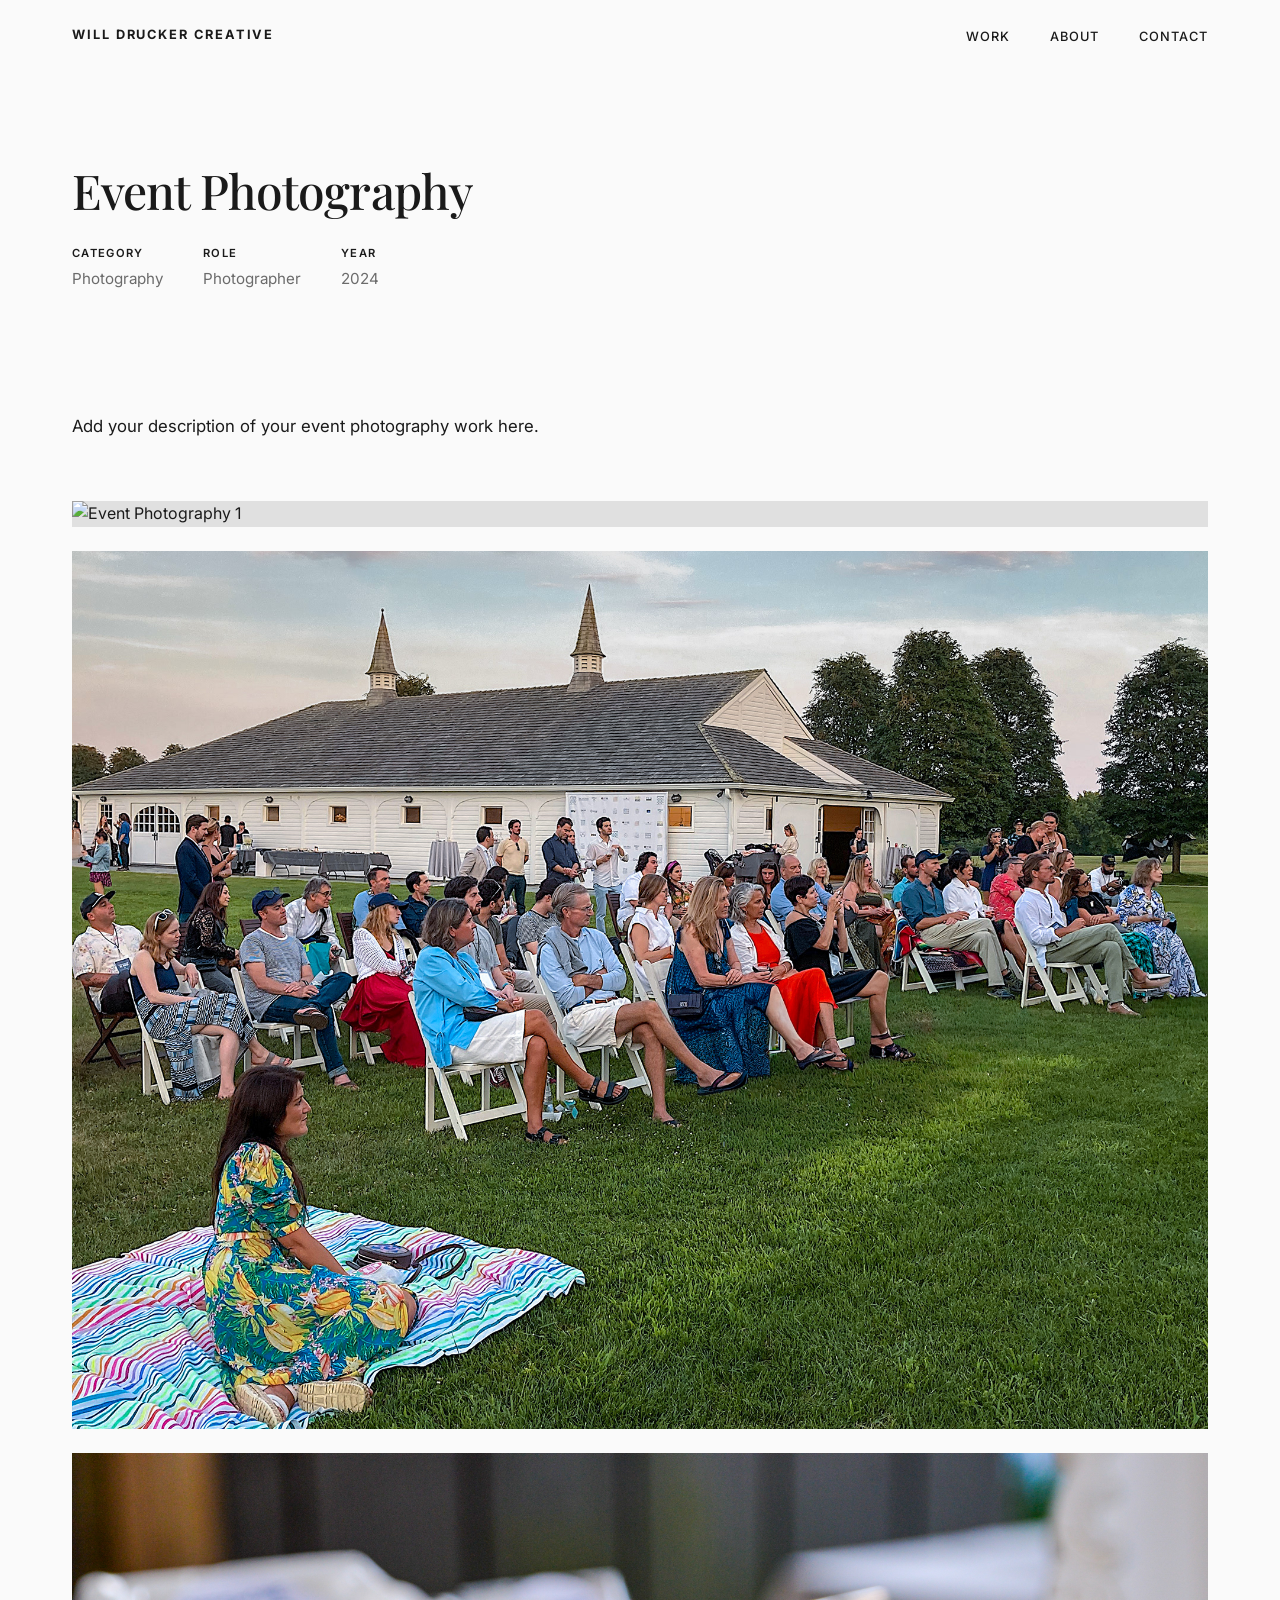
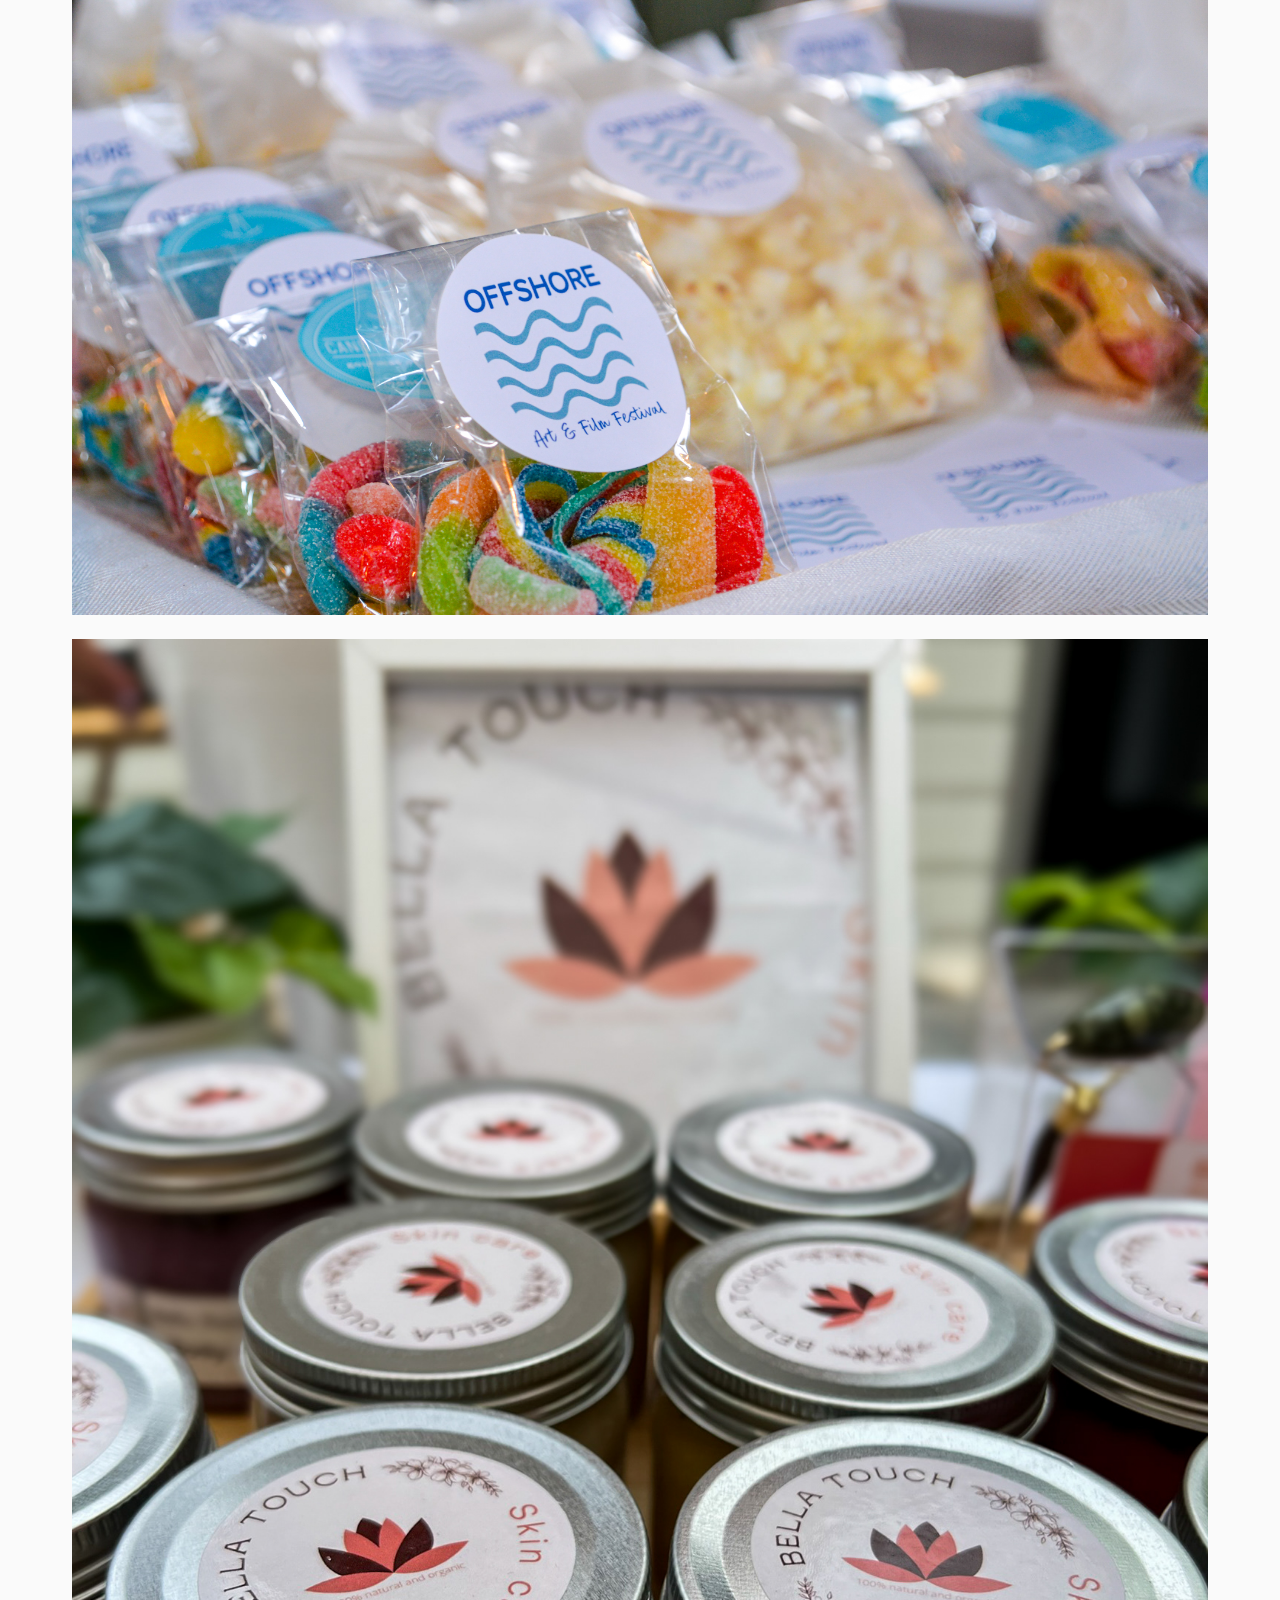
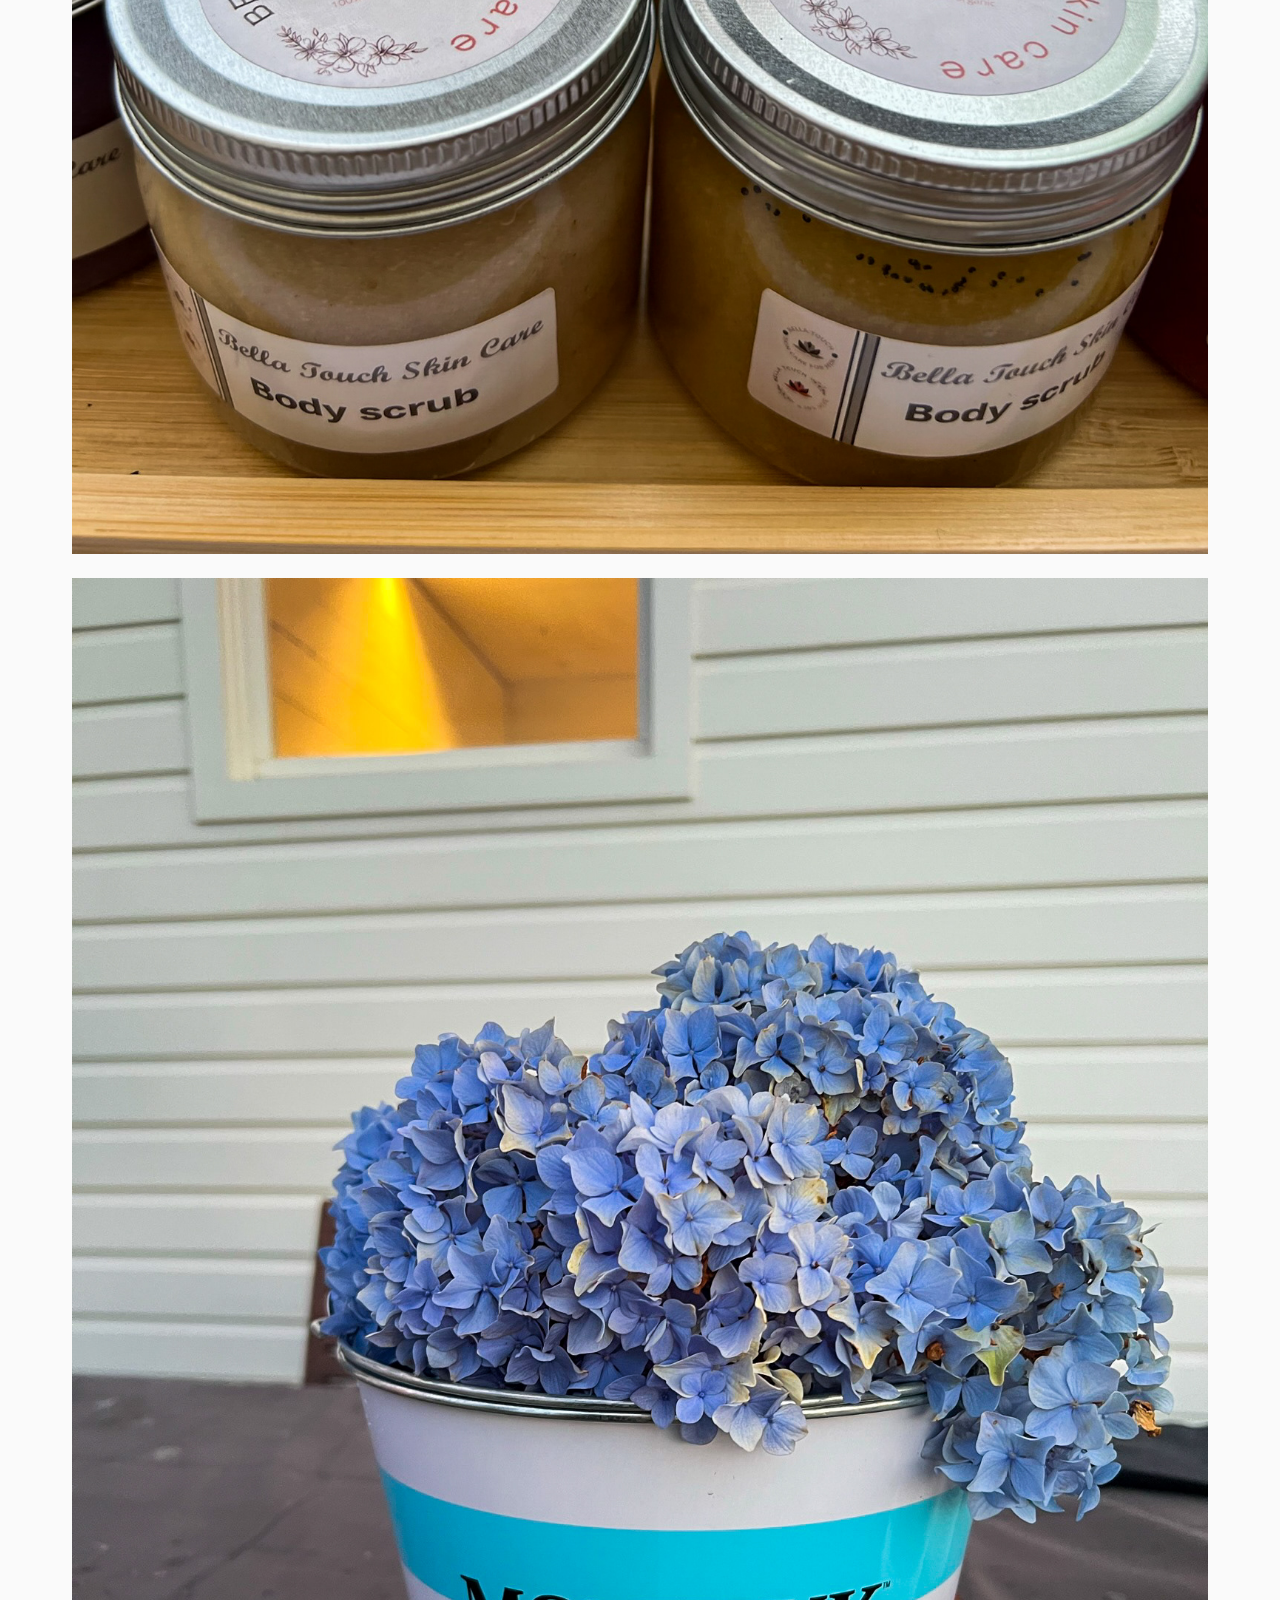
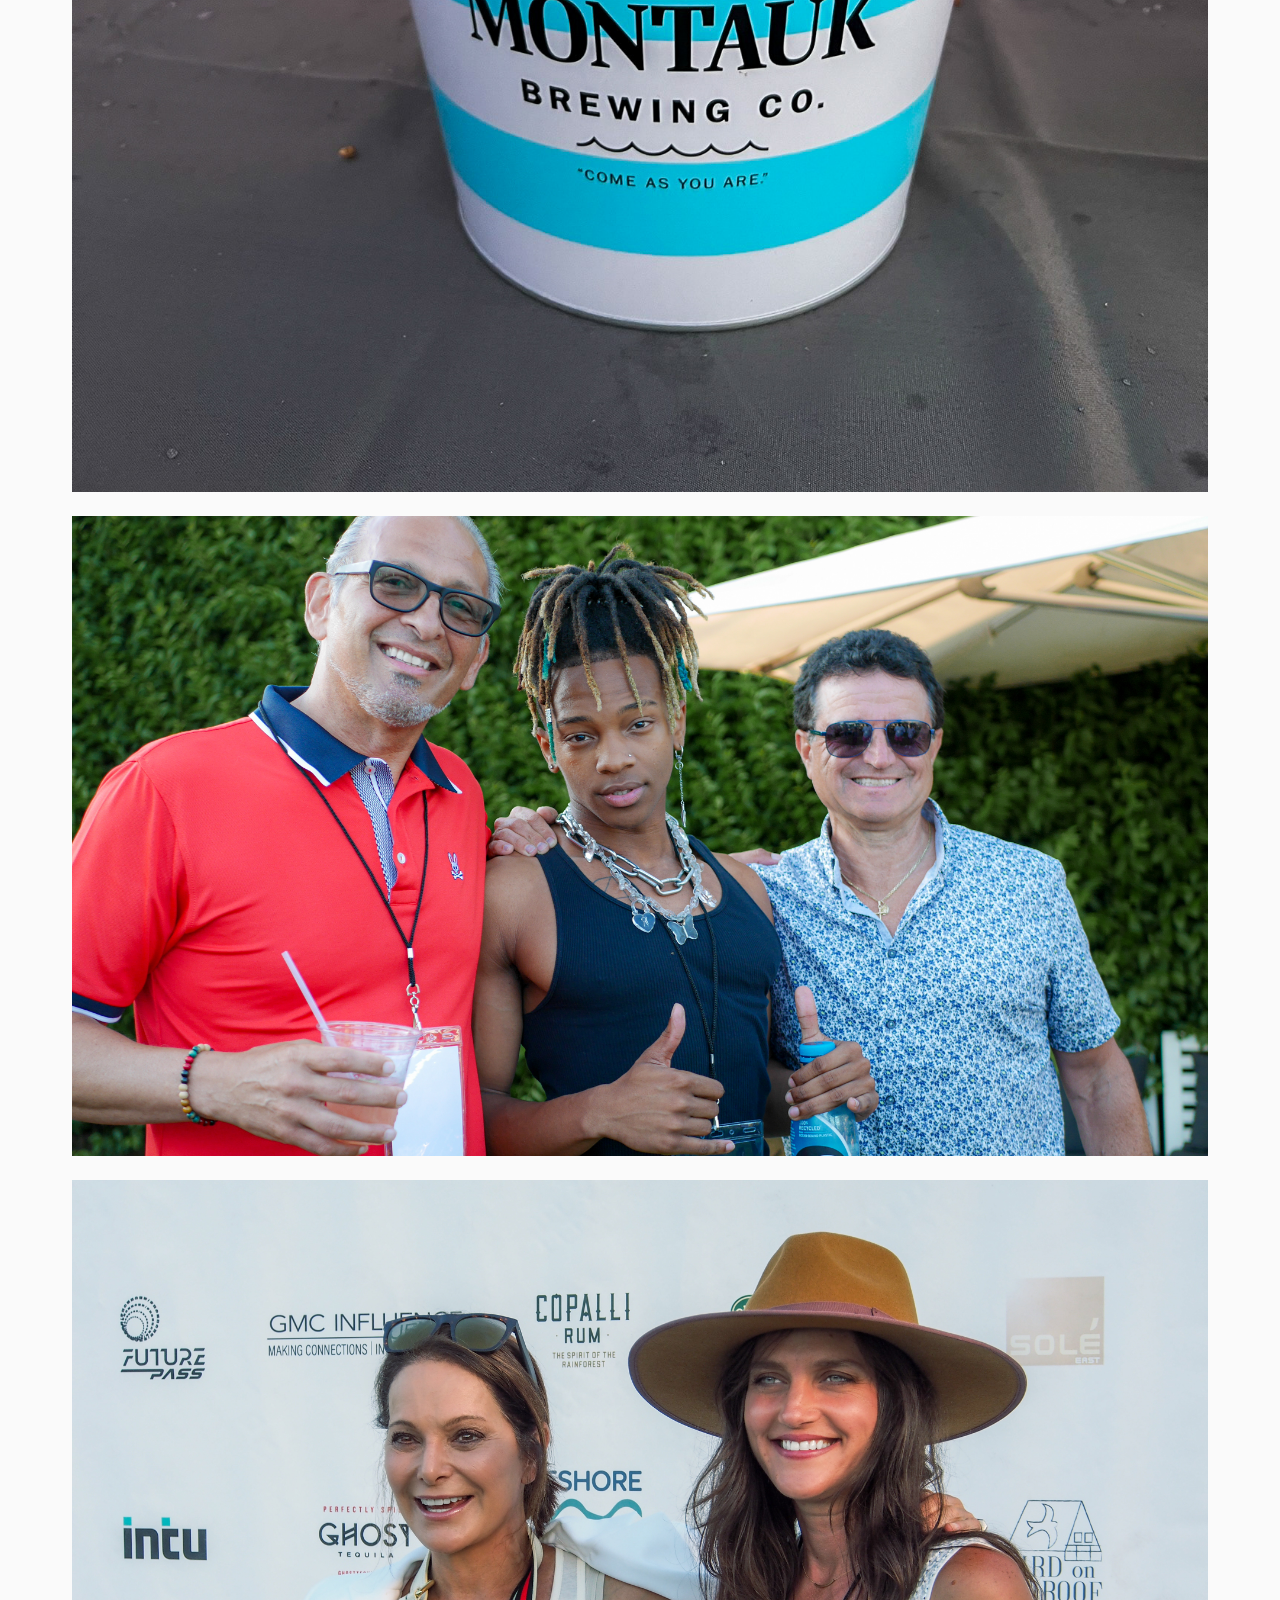
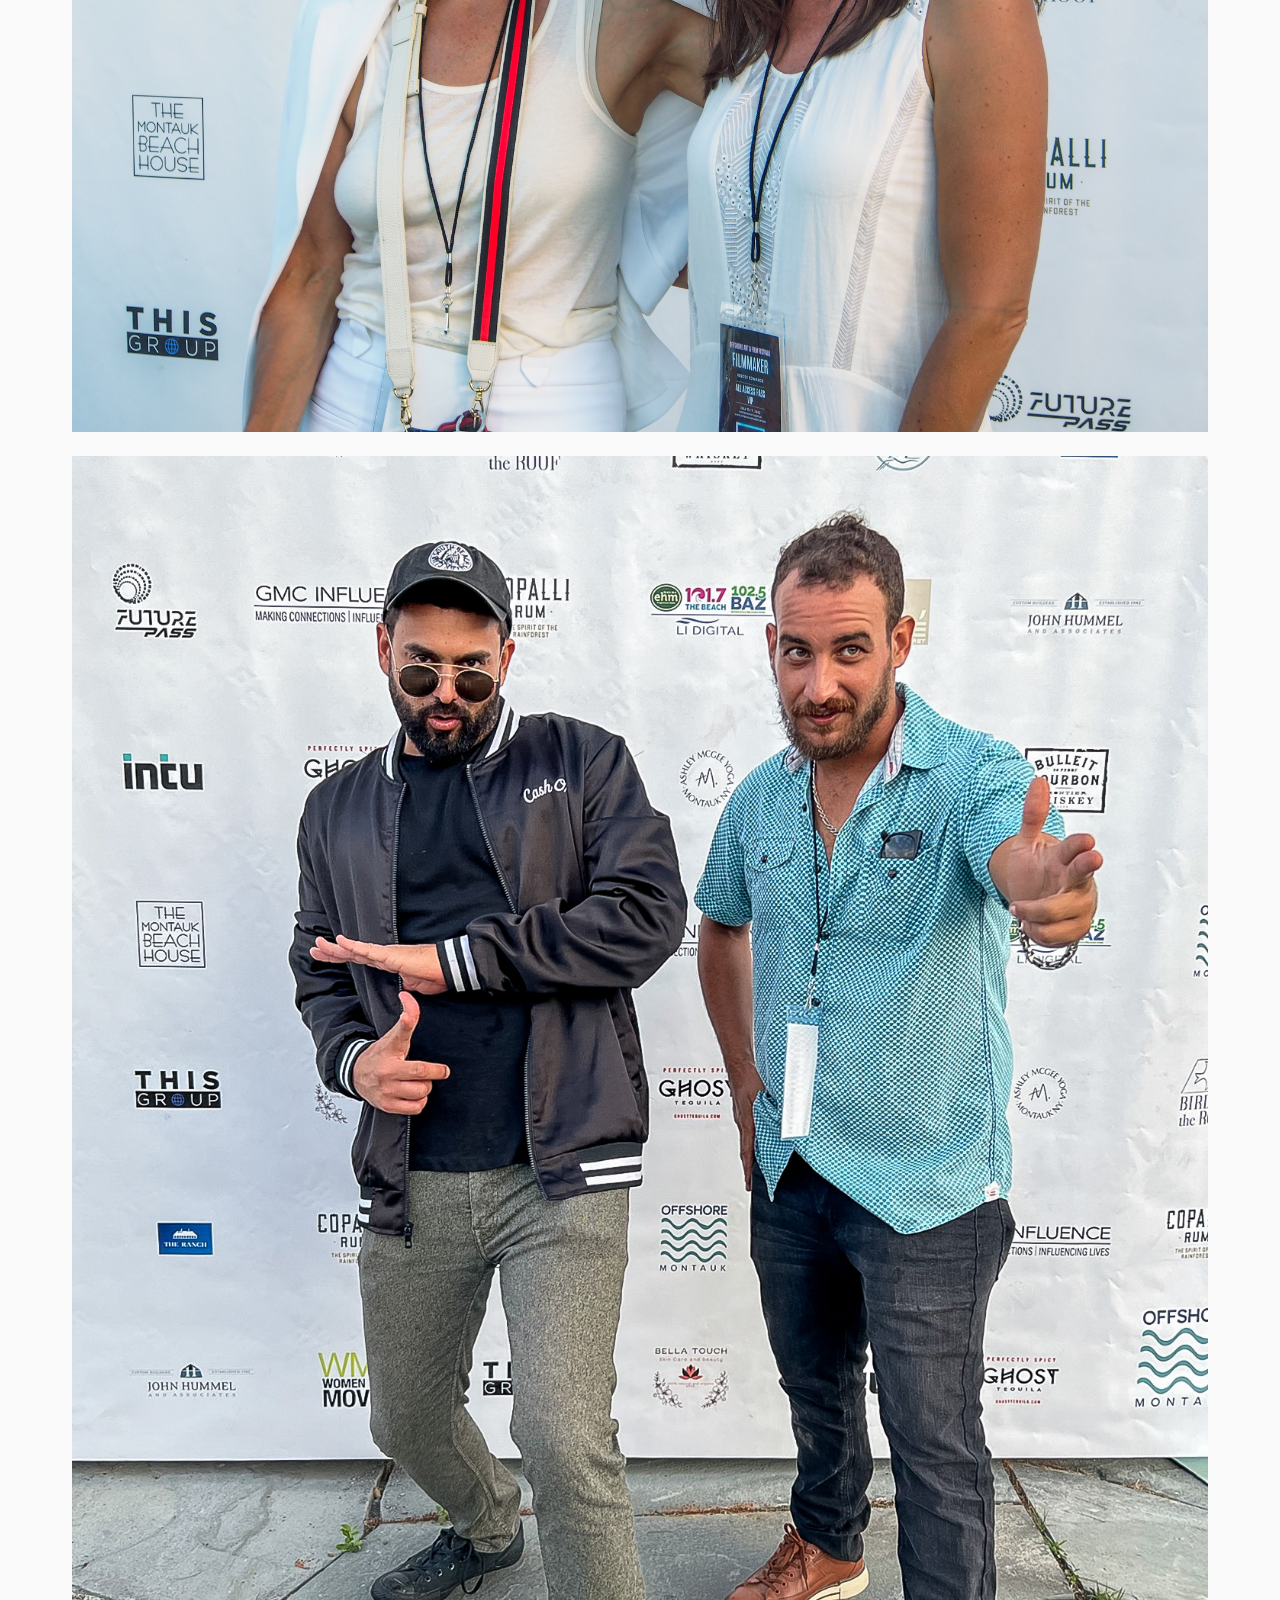
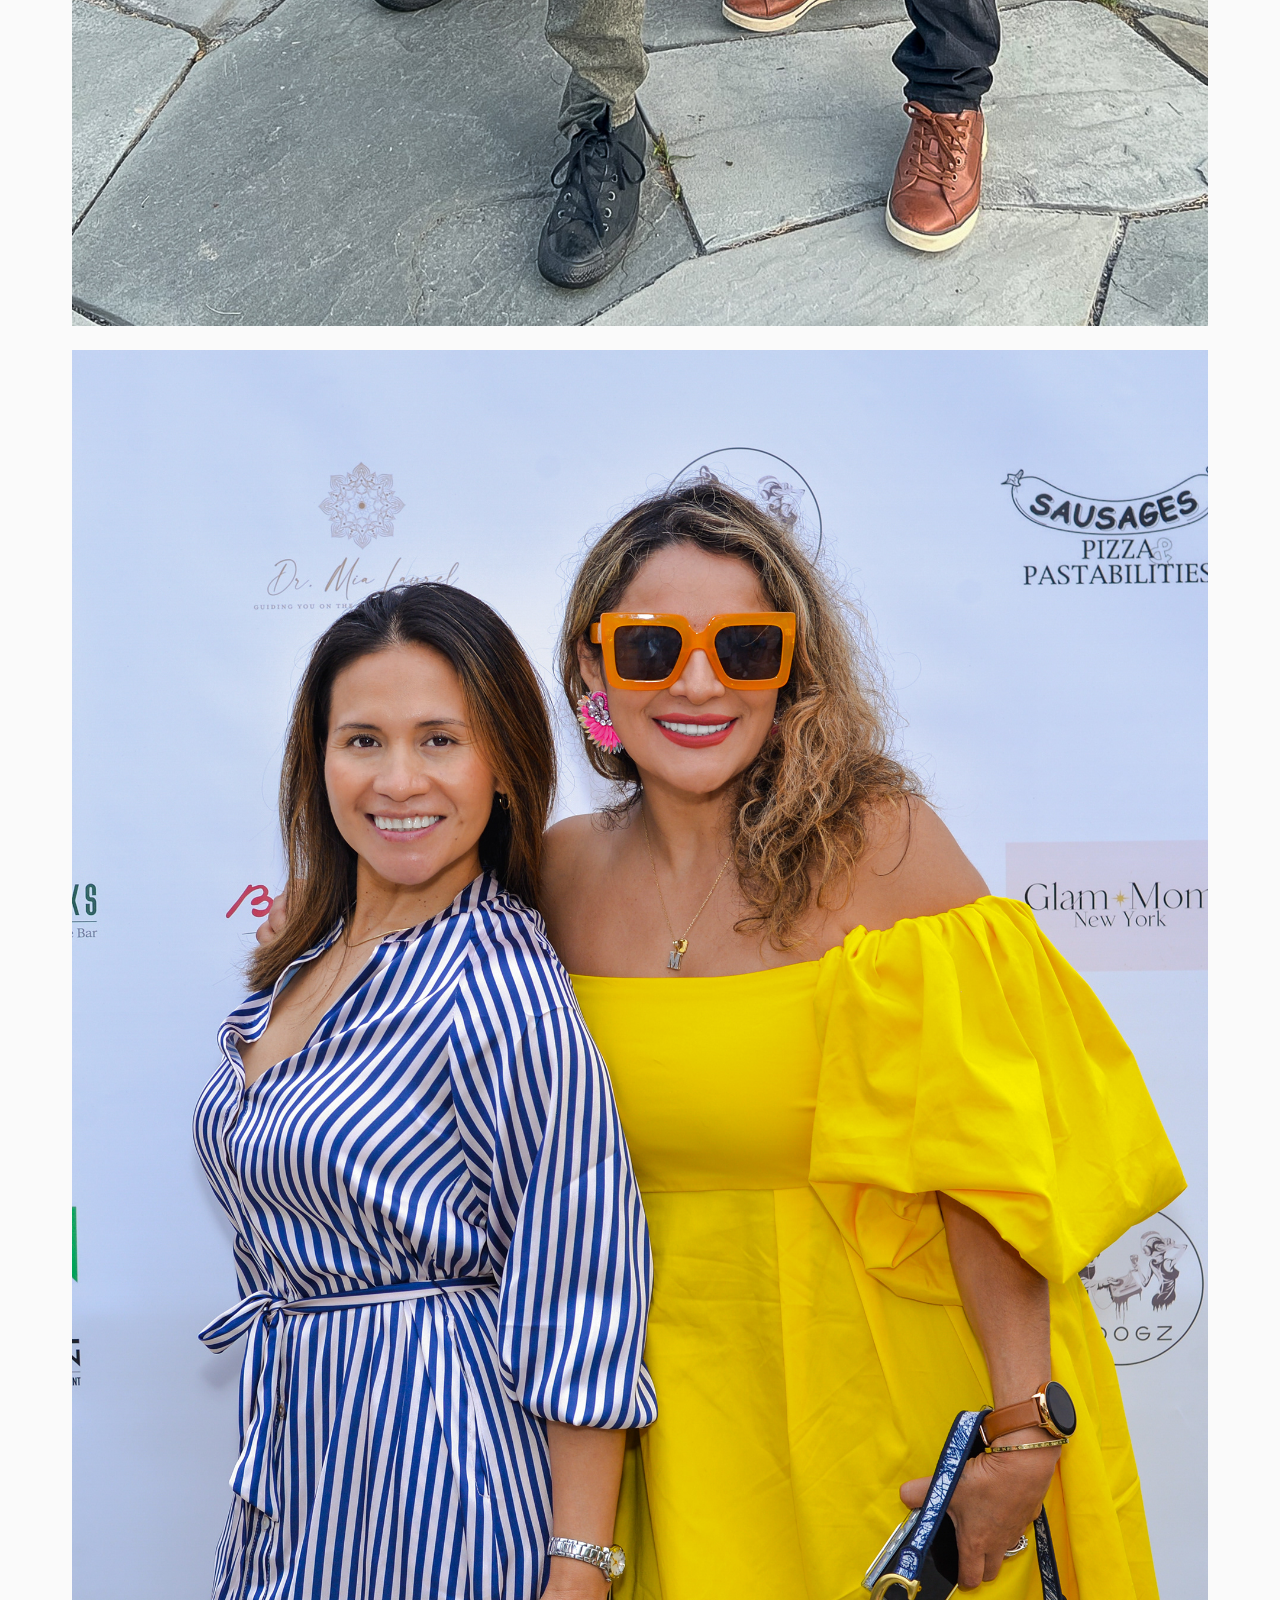
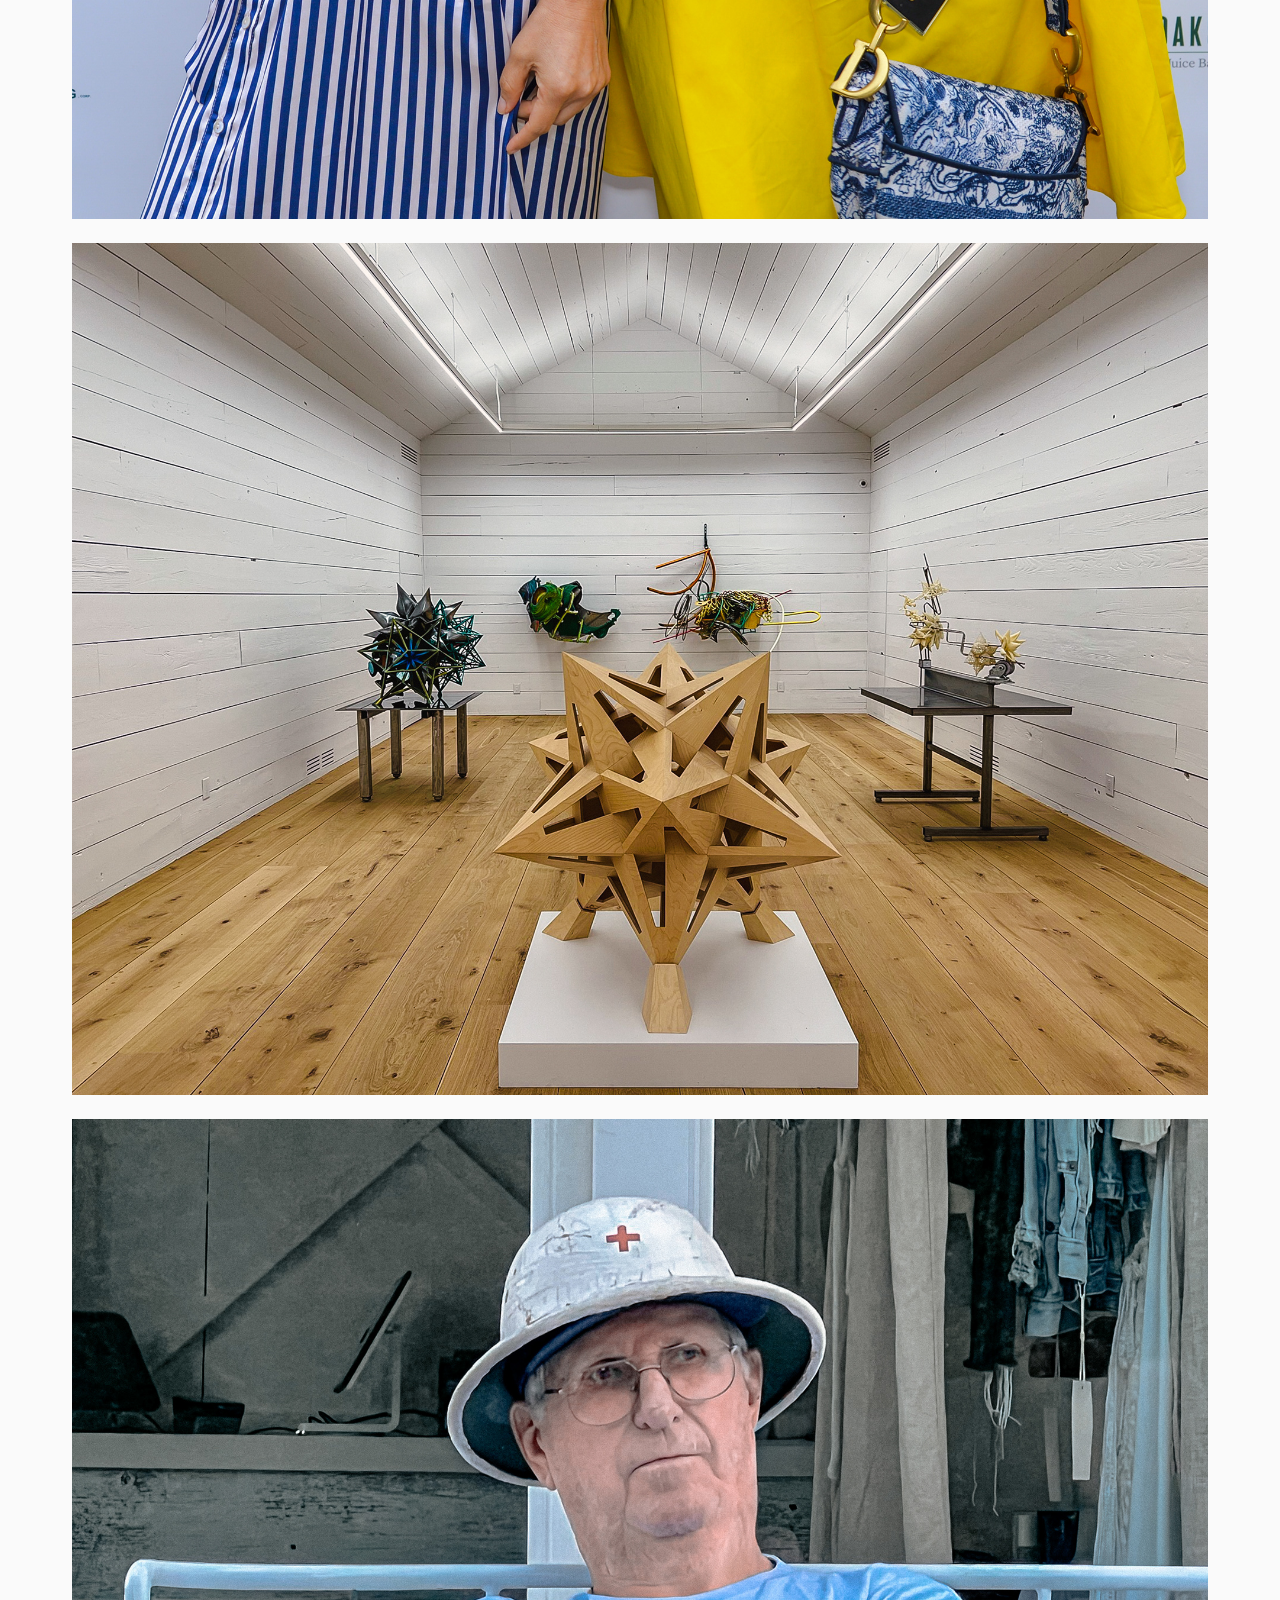
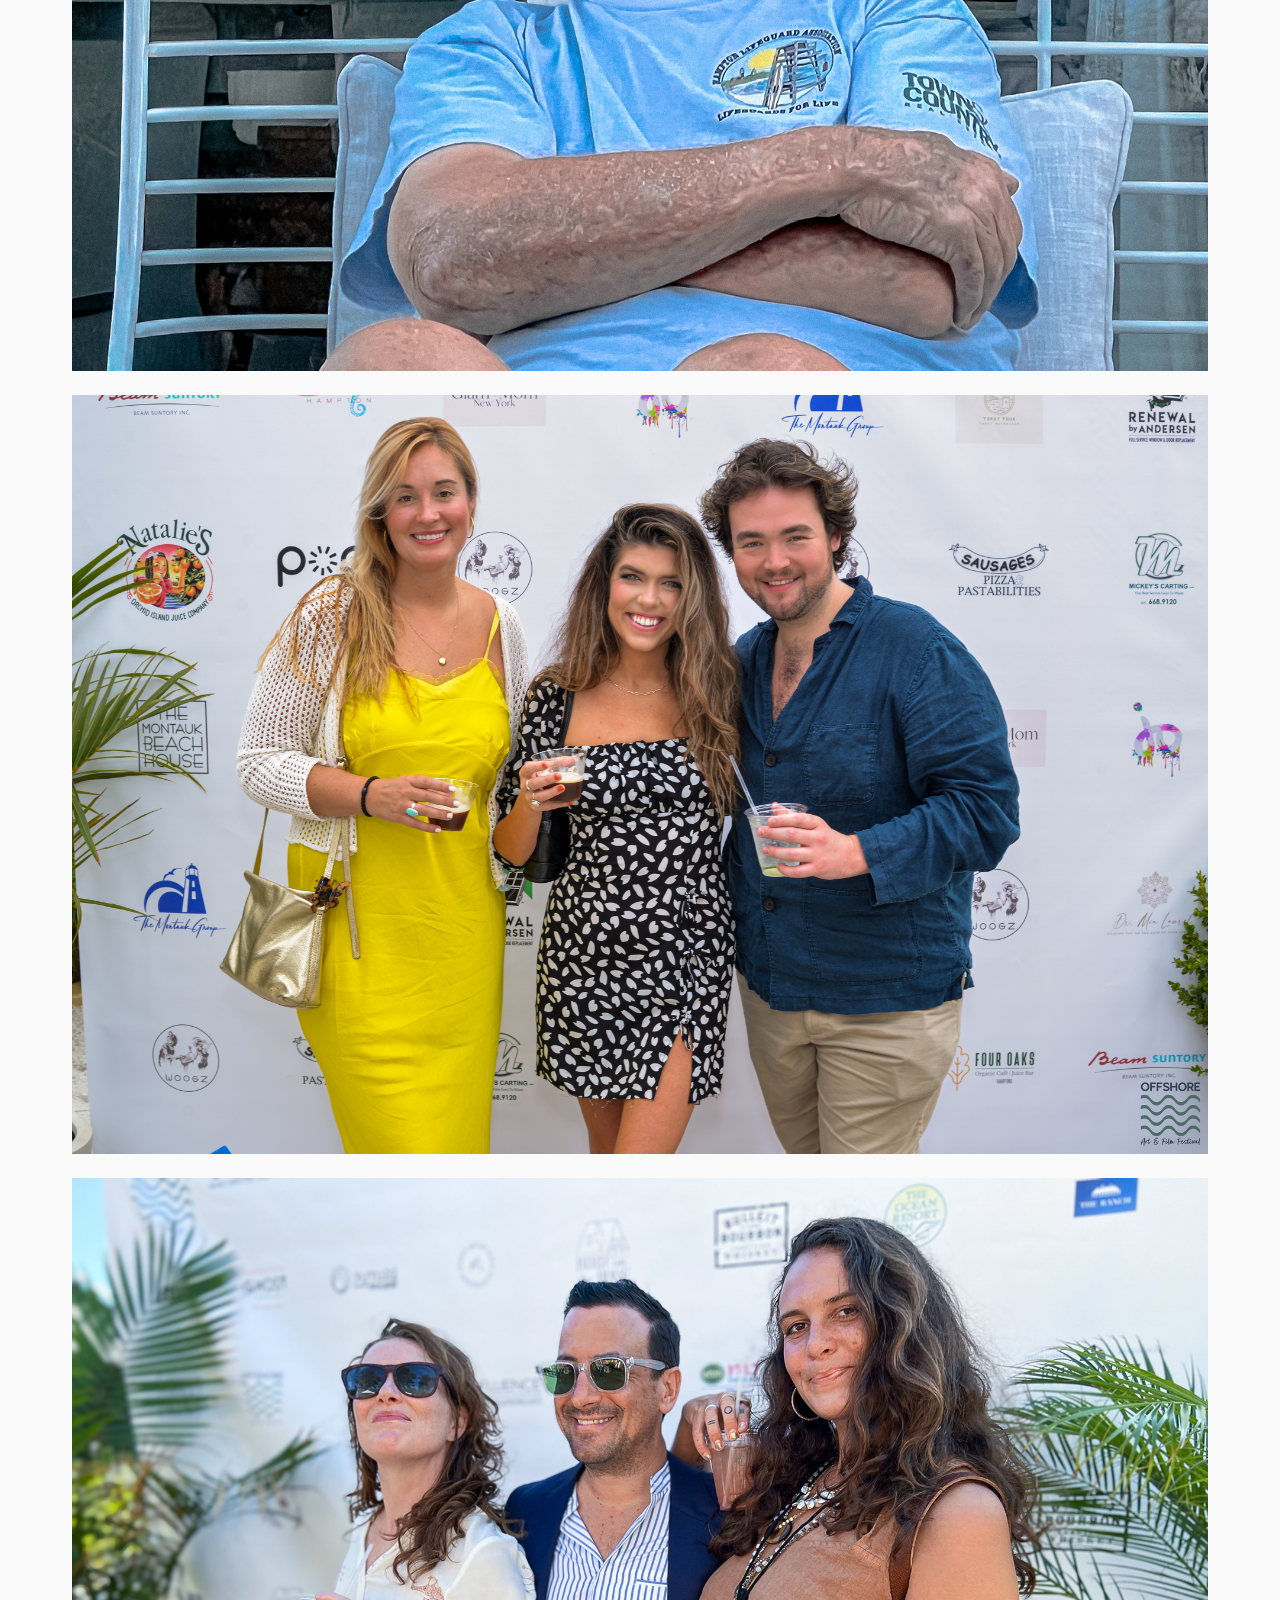
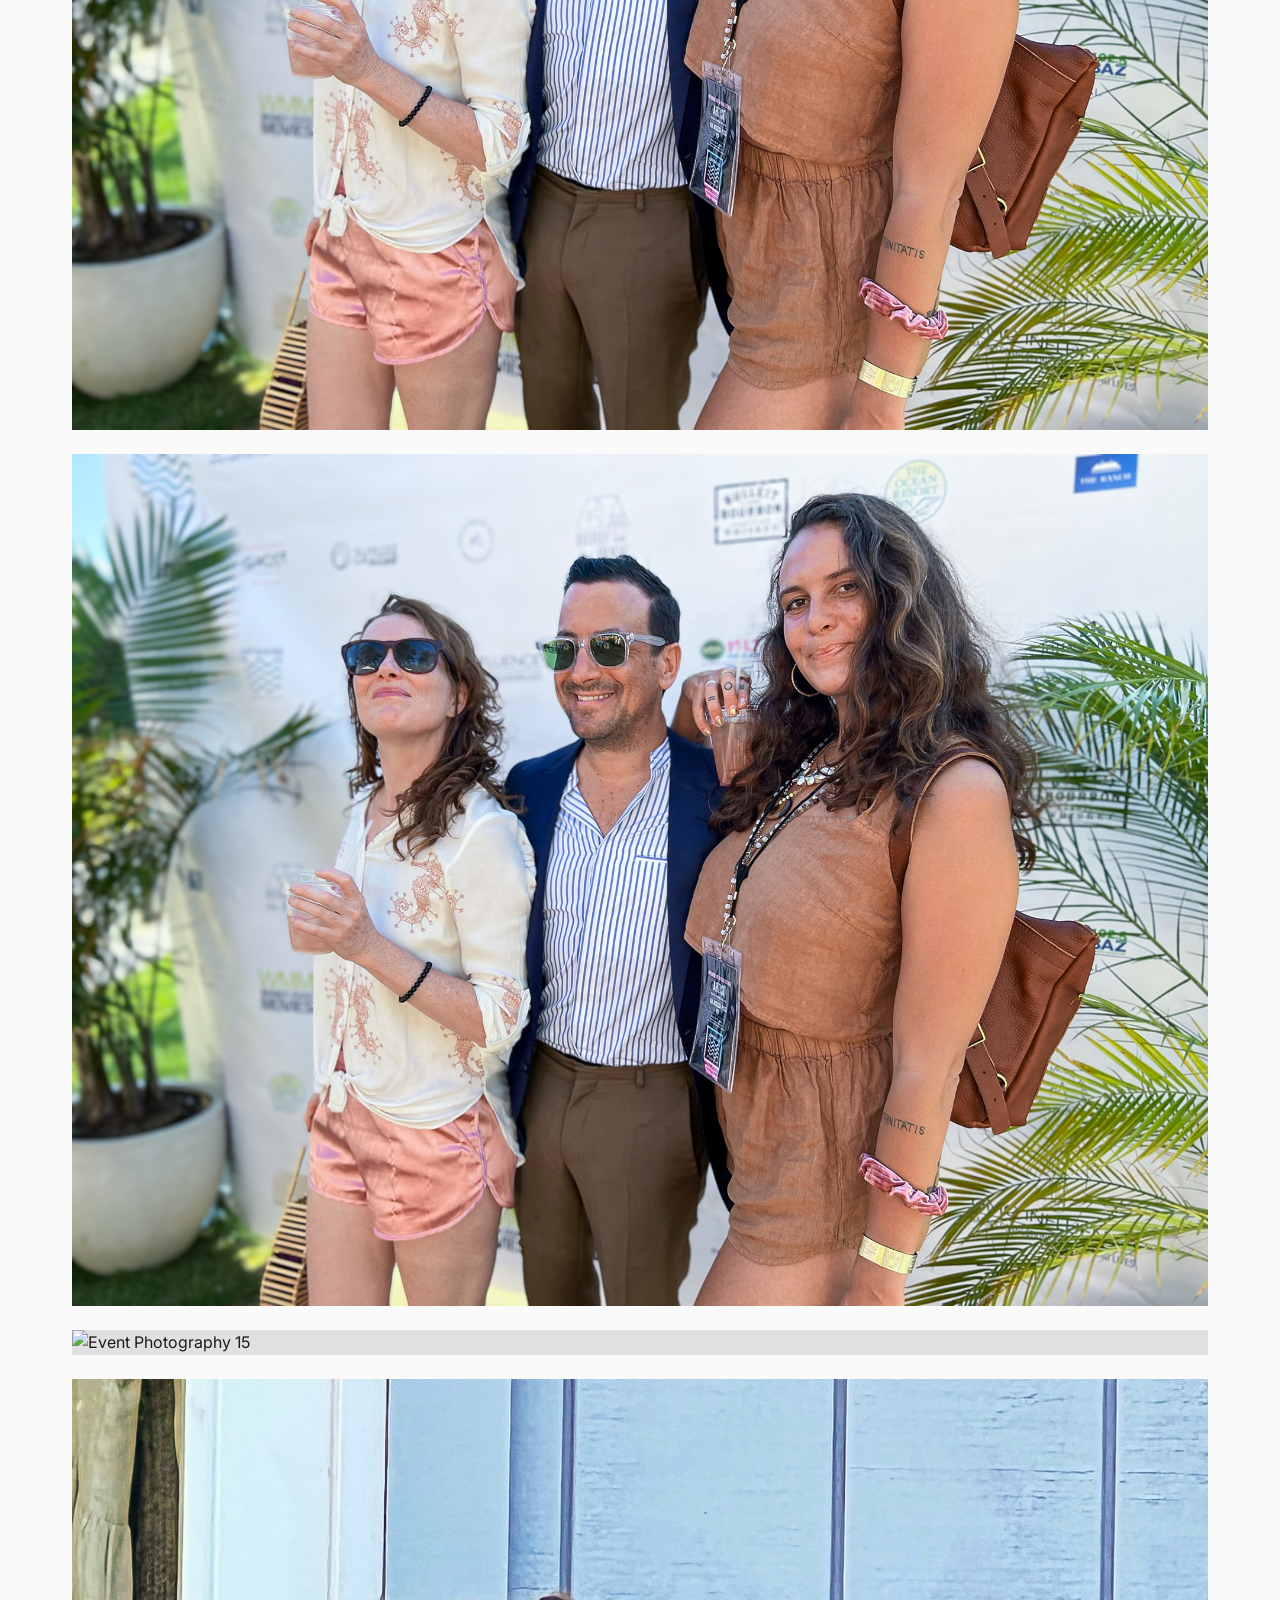
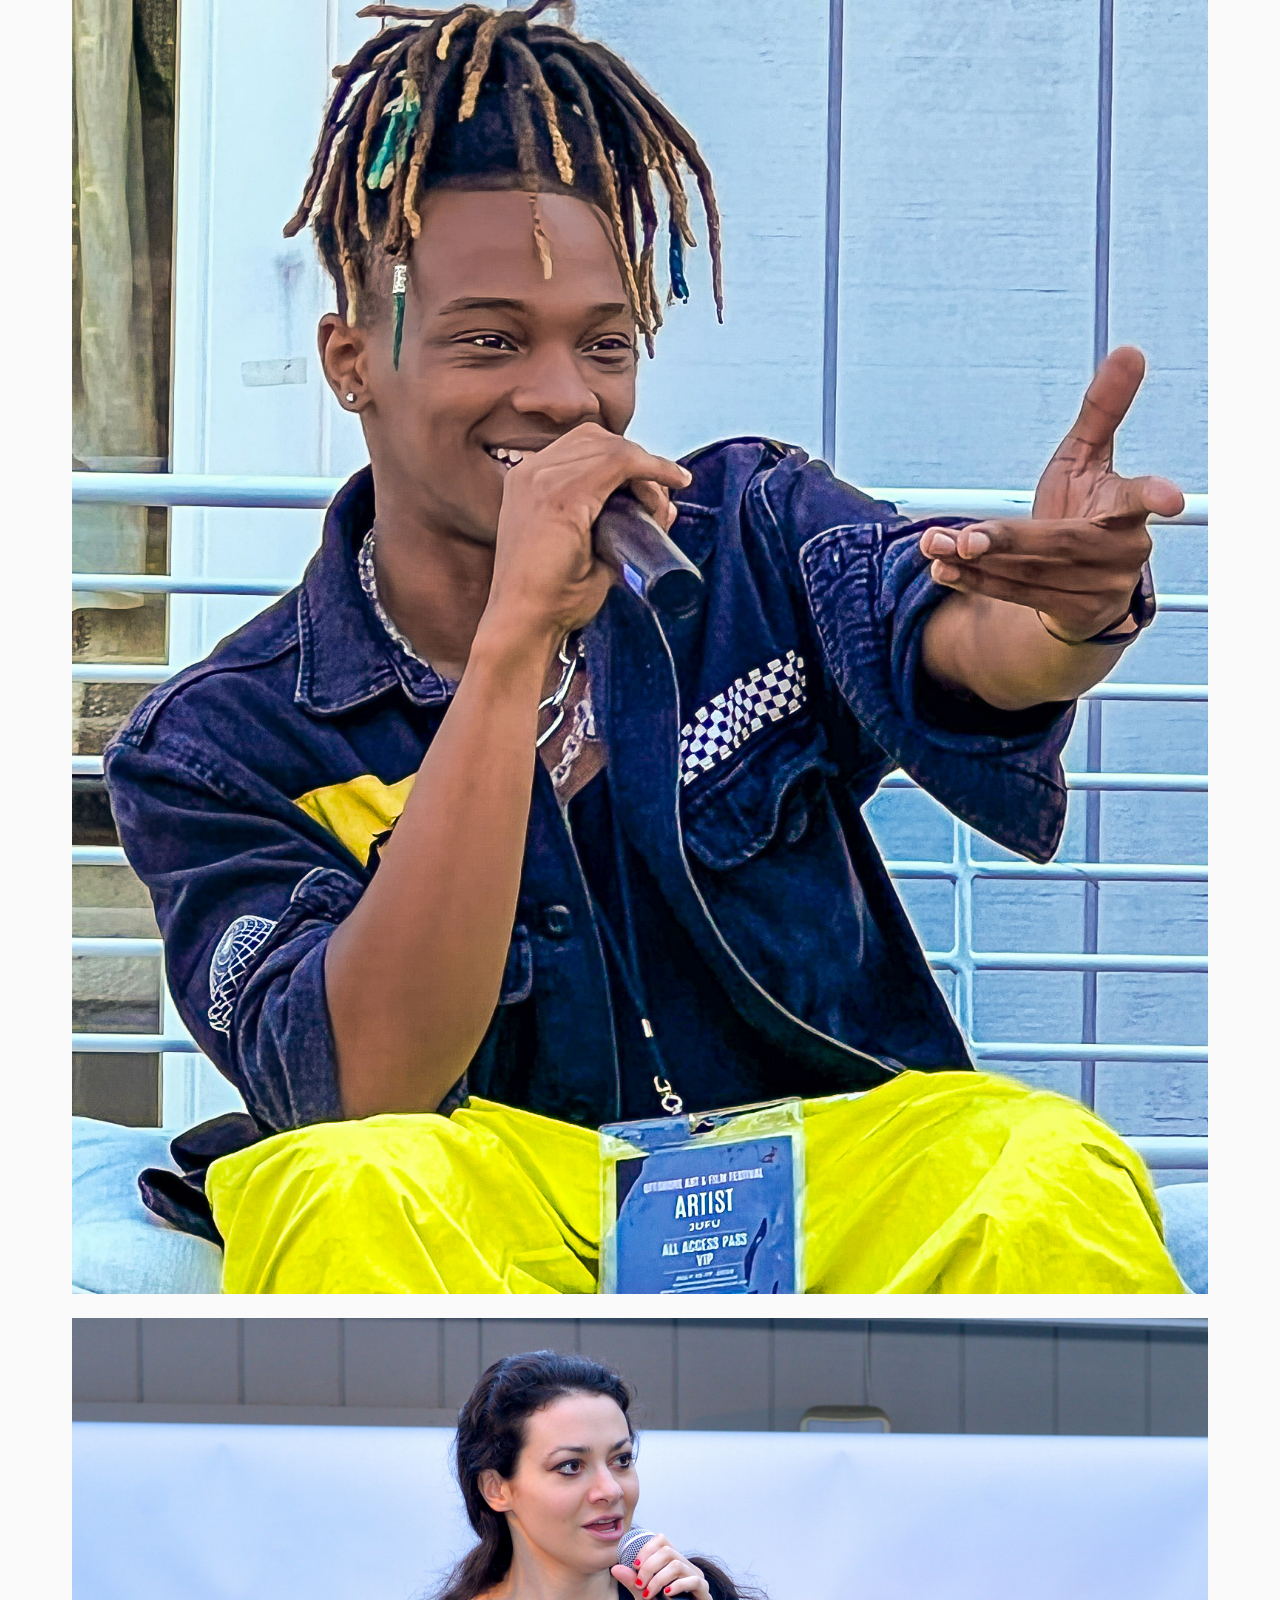
==== projects/event-photography.html @ da4031fe "Add event photography HTML page" ====
<!DOCTYPE html>
<html lang="en">
<head>
  <meta charset="UTF-8">
  <meta name="viewport" content="width=device-width, initial-scale=1.0">
  <title>Event Photography — Will Drucker Creative</title>
  <link rel="stylesheet" href="../css/style.css">
  <link rel="preconnect" href="https://fonts.googleapis.com">
  <link href="https://fonts.googleapis.com/css2?family=Inter:wght@300;400;500;600;700&family=Playfair+Display:wght@400;500;600;700&display=swap" rel="stylesheet">
  <style>
    .project-hero { padding: calc(var(--nav-height) + 80px) 0 60px; }
    .project-hero .section-title { margin-bottom: 16px; }
    .project-meta { display: flex; gap: 40px; margin-bottom: 60px; flex-wrap: wrap; }
    .project-meta-item h4 { font-size: 0.7rem; letter-spacing: 0.12em; text-transform: uppercase; font-weight: 600; margin-bottom: 4px; }
    .project-meta-item p { font-size: 0.95rem; color: var(--color-text-light); }
    .project-description { max-width: 720px; margin-bottom: 60px; }
    .project-description p { font-size: 1.05rem; line-height: 1.8; margin-bottom: 16px; color: var(--color-text); }
    .project-images { display: flex; flex-direction: column; gap: 24px; margin-bottom: 80px; }
    .project-images img { width: 100%; background-color: var(--color-border); }
    .project-nav { display: flex; justify-content: space-between; padding: 40px 0; border-top: 1px solid var(--color-border); }
    .project-nav a { font-size: 0.8rem; font-weight: 500; letter-spacing: 0.08em; text-transform: uppercase; position: relative; padding: 4px 0; }
    .project-nav a::after { content: ''; position: absolute; bottom: 0; left: 0; width: 0; height: 1.5px; background-color: var(--color-text); transition: width 0.3s ease; }
    .project-nav a:hover::after { width: 100%; }
  </style>
</head>
<body>

  <nav class="navbar" id="navbar">
    <div class="nav-container">
      <a href="../index.html" class="nav-logo">WILL DRUCKER CREATIVE</a>
      <button class="nav-toggle" id="navToggle" aria-label="Toggle menu">
        <span></span><span></span><span></span>
      </button>
      <ul class="nav-menu" id="navMenu">
        <li><a href="../index.html#work" class="nav-link">Work</a></li>
        <li><a href="../index.html#about" class="nav-link">About</a></li>
        <li><a href="../index.html#contact" class="nav-link">Contact</a></li>
      </ul>
    </div>
  </nav>

  <main>
    <div class="section-container">
      <div class="project-hero">
        <h1 class="section-title">Event Photography</h1>
        <div class="project-meta">
          <div class="project-meta-item">
            <h4>Category</h4>
            <p>Photography</p>
          </div>
          <div class="project-meta-item">
            <h4>Role</h4>
            <p>Photographer</p>
          </div>
          <div class="project-meta-item">
            <h4>Year</h4>
            <p>2024</p>
          </div>
        </div>
      </div>

      <div class="project-description">
        <!-- EDIT: Describe this project -->
        <p>Add your description of your event photography work here.</p>
      </div>

      <div class="project-images">
        <img src="../images/event-photography/01.jpg" alt="Event Photography 1" loading="lazy">
        <img src="../images/event-photography/02.jpg" alt="Event Photography 2" loading="lazy">
        <img src="../images/event-photography/03.jpg" alt="Event Photography 3" loading="lazy">
        <img src="../images/event-photography/04.jpg" alt="Event Photography 4" loading="lazy">
        <img src="../images/event-photography/05.jpg" alt="Event Photography 5" loading="lazy">
        <img src="../images/event-photography/06.jpg" alt="Event Photography 6" loading="lazy">
        <img src="../images/event-photography/07.jpg" alt="Event Photography 7" loading="lazy">
        <img src="../images/event-photography/08.jpg" alt="Event Photography 8" loading="lazy">
        <img src="../images/event-photography/09.jpg" alt="Event Photography 9" loading="lazy">
        <img src="../images/event-photography/10.jpg" alt="Event Photography 10" loading="lazy">
        <img src="../images/event-photography/11.jpg" alt="Event Photography 11" loading="lazy">
        <img src="../images/event-photography/12.jpg" alt="Event Photography 12" loading="lazy">
        <img src="../images/event-photography/13.jpg" alt="Event Photography 13" loading="lazy">
        <img src="../images/event-photography/14.jpg" alt="Event Photography 14" loading="lazy">
        <img src="../images/event-photography/15.jpg" alt="Event Photography 15" loading="lazy">
        <img src="../images/event-photography/16.jpg" alt="Event Photography 16" loading="lazy">
        <img src="../images/event-photography/17.jpg" alt="Event Photography 17" loading="lazy">
        <img src="../images/event-photography/18.jpg" alt="Event Photography 18" loading="lazy">
        <img src="../images/event-photography/19.jpg" alt="Event Photography 19" loading="lazy">
        <img src="../images/event-photography/20.jpg" alt="Event Photography 20" loading="lazy">
        <img src="../images/event-photography/21.jpg" alt="Event Photography 21" loading="lazy">
        <img src="../images/event-photography/22.jpg" alt="Event Photography 22" loading="lazy">
        <img src="../images/event-photography/23.jpg" alt="Event Photography 23" loading="lazy">
        <img src="../images/event-photography/24.jpg" alt="Event Photography 24" loading="lazy">
        <img src="../images/event-photography/25.jpg" alt="Event Photography 25" loading="lazy">
        <img src="../images/event-photography/26.jpg" alt="Event Photography 26" loading="lazy">
        <img src="../images/event-photography/27.jpg" alt="Event Photography 27" loading="lazy">
        <img src="../images/event-photography/28.jpg" alt="Event Photography 28" loading="lazy">
        <img src="../images/event-photography/29.jpg" alt="Event Photography 29" loading="lazy">
        <img src="../images/event-photography/30.jpg" alt="Event Photography 30" loading="lazy">
        <img src="../images/event-photography/31.jpg" alt="Event Photography 31" loading="lazy">
        <img src="../images/event-photography/32.jpg" alt="Event Photography 32" loading="lazy">
        <img src="../images/event-photography/33.jpg" alt="Event Photography 33" loading="lazy">
        <img src="../images/event-photography/34.jpg" alt="Event Photography 34" loading="lazy">
        <img src="../images/event-photography/35.jpg" alt="Event Photography 35" loading="lazy">
        <img src="../images/event-photography/36.jpg" alt="Event Photography 36" loading="lazy">
        <img src="../images/event-photography/37.jpg" alt="Event Photography 37" loading="lazy">
        <img src="../images/event-photography/38.jpg" alt="Event Photography 38" loading="lazy">
        <img src="../images/event-photography/39.jpg" alt="Event Photography 39" loading="lazy">
        <img src="../images/event-photography/40.jpg" alt="Event Photography 40" loading="lazy">
      </div>

      <div class="project-nav">
        <a href="fine-art-photography.html">← Fine Art Photography</a>
        <a href="../index.html#work">All Work</a>
        <a href="real-estate-photography.html">Real Estate Photography →</a>
      </div>
    </div>
  </main>

  <footer class="footer">
    <div class="section-container">
      <p>&copy; <span id="year"></span> Will Drucker Creative. All rights reserved.</p>
    </div>
  </footer>

  <script src="../js/main.js"></script>
</body>
</html>
---- css/style.css ----
/* ============================
   RESET & BASE
   ============================ */
*, *::before, *::after {
  margin: 0;
  padding: 0;
  box-sizing: border-box;
}

:root {
  /* EDIT THESE to change your site's color scheme */
  --color-bg: #fafafa;
  --color-text: #1a1a1a;
  --color-text-light: #6b6b6b;
  --color-accent: #2a2a2a;
  --color-border: #e0e0e0;
  --color-white: #ffffff;
  --color-overlay: rgba(0, 0, 0, 0.4);

  --font-heading: 'Playfair Display', Georgia, serif;
  --font-body: 'Inter', -apple-system, BlinkMacSystemFont, sans-serif;

  --nav-height: 72px;
  --container-width: 1200px;
  --section-padding: 120px;
}

html {
  scroll-behavior: smooth;
  font-size: 16px;
}

body {
  font-family: var(--font-body);
  color: var(--color-text);
  background-color: var(--color-bg);
  line-height: 1.6;
  -webkit-font-smoothing: antialiased;
}

img {
  max-width: 100%;
  height: auto;
  display: block;
}

a {
  text-decoration: none;
  color: inherit;
}

/* ============================
   UTILITIES
   ============================ */
.section-container {
  max-width: var(--container-width);
  margin: 0 auto;
  padding: 0 32px;
}

.section-title {
  font-family: var(--font-heading);
  font-size: clamp(2rem, 4vw, 3rem);
  font-weight: 500;
  margin-bottom: 48px;
  letter-spacing: -0.02em;
}

.btn {
  display: inline-block;
  padding: 14px 36px;
  background-color: var(--color-accent);
  color: var(--color-white);
  font-family: var(--font-body);
  font-size: 0.875rem;
  font-weight: 500;
  letter-spacing: 0.08em;
  text-transform: uppercase;
  border: 2px solid var(--color-accent);
  transition: all 0.3s ease;
  cursor: pointer;
}

.btn:hover {
  background-color: transparent;
  color: var(--color-accent);
}

/* ============================
   NAVBAR
   ============================ */
.navbar {
  position: fixed;
  top: 0;
  left: 0;
  width: 100%;
  height: var(--nav-height);
  z-index: 1000;
  background: rgba(250, 250, 250, 0.95);
  backdrop-filter: blur(10px);
  border-bottom: 1px solid transparent;
  transition: border-color 0.3s ease, background 0.3s ease;
}

.navbar.scrolled {
  border-bottom-color: var(--color-border);
}

.nav-container {
  max-width: var(--container-width);
  margin: 0 auto;
  padding: 0 32px;
  height: 100%;
  display: flex;
  align-items: center;
  justify-content: space-between;
}

.nav-logo {
  font-family: var(--font-body);
  font-size: 0.8rem;
  font-weight: 700;
  letter-spacing: 0.15em;
  text-transform: uppercase;
}

.nav-menu {
  display: flex;
  list-style: none;
  gap: 40px;
}

.nav-link {
  font-size: 0.8rem;
  font-weight: 500;
  letter-spacing: 0.08em;
  text-transform: uppercase;
  position: relative;
  padding: 4px 0;
}

.nav-link::after {
  content: '';
  position: absolute;
  bottom: 0;
  left: 0;
  width: 0;
  height: 1.5px;
  background-color: var(--color-text);
  transition: width 0.3s ease;
}

.nav-link:hover::after {
  width: 100%;
}

/* Mobile toggle */
.nav-toggle {
  display: none;
  flex-direction: column;
  gap: 5px;
  background: none;
  border: none;
  cursor: pointer;
  padding: 4px;
}

.nav-toggle span {
  display: block;
  width: 24px;
  height: 2px;
  background-color: var(--color-text);
  transition: all 0.3s ease;
}

.nav-toggle.active span:nth-child(1) {
  transform: rotate(45deg) translate(5px, 5px);
}

.nav-toggle.active span:nth-child(2) {
  opacity: 0;
}

.nav-toggle.active span:nth-child(3) {
  transform: rotate(-45deg) translate(5px, -5px);
}

/* ============================
   HERO
   ============================ */
.hero {
  min-height: 100vh;
  display: flex;
  flex-direction: column;
  align-items: center;
  justify-content: center;
  text-align: center;
  padding: var(--nav-height) 32px 60px;
  position: relative;
}

.hero-title {
  font-family: var(--font-heading);
  font-size: clamp(3rem, 8vw, 7rem);
  font-weight: 400;
  letter-spacing: -0.03em;
  line-height: 1.1;
  margin-bottom: 8px;
}

.hero-subtitle {
  font-family: var(--font-heading);
  font-size: clamp(1.5rem, 4vw, 3rem);
  font-weight: 300;
  font-style: italic;
  color: var(--color-text-light);
  margin-bottom: 24px;
}

.hero-tagline {
  font-size: 0.875rem;
  font-weight: 400;
  letter-spacing: 0.12em;
  text-transform: uppercase;
  color: var(--color-text-light);
}

.hero-scroll {
  position: absolute;
  bottom: 40px;
}

.scroll-indicator {
  display: flex;
  flex-direction: column;
  align-items: center;
  gap: 8px;
}

.scroll-indicator span {
  font-size: 0.7rem;
  letter-spacing: 0.15em;
  text-transform: uppercase;
  color: var(--color-text-light);
}

.scroll-line {
  width: 1px;
  height: 40px;
  background: var(--color-text-light);
  animation: scrollPulse 2s ease-in-out infinite;
}

@keyframes scrollPulse {
  0%, 100% { opacity: 1; transform: scaleY(1); }
  50% { opacity: 0.3; transform: scaleY(0.5); }
}

/* ============================
   WORK / PROJECT GRID
   ============================ */
.work {
  padding: var(--section-padding) 0;
}

.project-grid {
  display: grid;
  grid-template-columns: repeat(2, 1fr);
  gap: 32px;
}

.project-card {
  display: block;
  position: relative;
  overflow: hidden;
  cursor: pointer;
}

.project-image {
  position: relative;
  overflow: hidden;
  aspect-ratio: 4 / 3;
  background-color: var(--color-border);
}

.project-image img {
  width: 100%;
  height: 100%;
  object-fit: cover;
  transition: transform 0.6s ease;
}

.project-overlay {
  position: absolute;
  inset: 0;
  background: var(--color-overlay);
  opacity: 0;
  transition: opacity 0.4s ease;
}

.project-card:hover .project-image img {
  transform: scale(1.05);
}

.project-card:hover .project-overlay {
  opacity: 1;
}

.project-info {
  padding: 20px 0;
}

.project-title {
  font-family: var(--font-heading);
  font-size: 1.25rem;
  font-weight: 500;
  margin-bottom: 4px;
}

.project-category {
  font-size: 0.8rem;
  color: var(--color-text-light);
  letter-spacing: 0.05em;
  text-transform: uppercase;
}

/* ============================
   ABOUT
   ============================ */
.about {
  padding: var(--section-padding) 0;
  background-color: var(--color-white);
}

.about-grid {
  display: grid;
  grid-template-columns: 1fr 1.2fr;
  gap: 80px;
  align-items: start;
}

.about-image {
  position: relative;
  overflow: hidden;
  aspect-ratio: 3 / 4;
  background-color: var(--color-border);
}

.about-image img {
  width: 100%;
  height: 100%;
  object-fit: cover;
}

.about-content p {
  font-size: 1.05rem;
  line-height: 1.8;
  margin-bottom: 20px;
  color: var(--color-text);
}

.about-details {
  margin: 40px 0;
  padding: 32px 0;
  border-top: 1px solid var(--color-border);
  border-bottom: 1px solid var(--color-border);
  display: grid;
  grid-template-columns: 1fr 1fr;
  gap: 32px;
}

.detail h4 {
  font-size: 0.75rem;
  font-weight: 600;
  letter-spacing: 0.12em;
  text-transform: uppercase;
  margin-bottom: 8px;
}

.detail p {
  font-size: 0.9rem !important;
  color: var(--color-text-light) !important;
  line-height: 1.6 !important;
  margin-bottom: 0 !important;
}

/* ============================
   CONTACT
   ============================ */
.contact {
  padding: var(--section-padding) 0;
  text-align: center;
}

.contact-subtitle {
  font-size: 1.1rem;
  color: var(--color-text-light);
  margin-top: -32px;
  margin-bottom: 48px;
}

.contact-email {
  display: inline-block;
  font-family: var(--font-heading);
  font-size: clamp(1.25rem, 3vw, 2rem);
  font-weight: 400;
  border-bottom: 2px solid var(--color-text);
  padding-bottom: 4px;
  transition: opacity 0.3s ease;
  margin-bottom: 48px;
}

.contact-email:hover {
  opacity: 0.6;
}

.contact-content {
  display: flex;
  flex-direction: column;
  align-items: center;
}

.contact-socials {
  display: flex;
  gap: 32px;
  flex-wrap: wrap;
  justify-content: center;
}

.social-link {
  font-size: 0.8rem;
  font-weight: 500;
  letter-spacing: 0.08em;
  text-transform: uppercase;
  position: relative;
  padding: 4px 0;
}

.social-link::after {
  content: '';
  position: absolute;
  bottom: 0;
  left: 0;
  width: 0;
  height: 1.5px;
  background-color: var(--color-text);
  transition: width 0.3s ease;
}

.social-link:hover::after {
  width: 100%;
}

/* ============================
   FOOTER
   ============================ */
.footer {
  padding: 40px 0;
  border-top: 1px solid var(--color-border);
  text-align: center;
}

.footer p {
  font-size: 0.8rem;
  color: var(--color-text-light);
  letter-spacing: 0.05em;
}

/* ============================
   ANIMATIONS (scroll reveal)
   ============================ */
.reveal {
  opacity: 0;
  transform: translateY(30px);
  transition: opacity 0.8s ease, transform 0.8s ease;
}

.reveal.visible {
  opacity: 1;
  transform: translateY(0);
}

/* ============================
   RESPONSIVE
   ============================ */
@media (max-width: 900px) {
  :root {
    --section-padding: 80px;
  }

  .project-grid {
    grid-template-columns: 1fr;
    gap: 48px;
  }

  .about-grid {
    grid-template-columns: 1fr;
    gap: 48px;
  }

  .about-image {
    max-width: 400px;
  }

  .about-details {
    grid-template-columns: 1fr;
    gap: 24px;
  }
}

@media (max-width: 600px) {
  :root {
    --section-padding: 64px;
    --nav-height: 60px;
  }

  .section-container {
    padding: 0 20px;
  }

  .nav-menu {
    position: fixed;
    top: var(--nav-height);
    left: 0;
    width: 100%;
    background: rgba(250, 250, 250, 0.98);
    backdrop-filter: blur(10px);
    flex-direction: column;
    align-items: center;
    padding: 40px 0;
    gap: 24px;
    transform: translateY(-100%);
    opacity: 0;
    pointer-events: none;
    transition: all 0.4s ease;
    border-bottom: 1px solid var(--color-border);
  }

  .nav-menu.open {
    transform: translateY(0);
    opacity: 1;
    pointer-events: all;
  }

  .nav-toggle {
    display: flex;
  }

  .hero-title {
    font-size: clamp(2.5rem, 12vw, 4rem);
  }
}
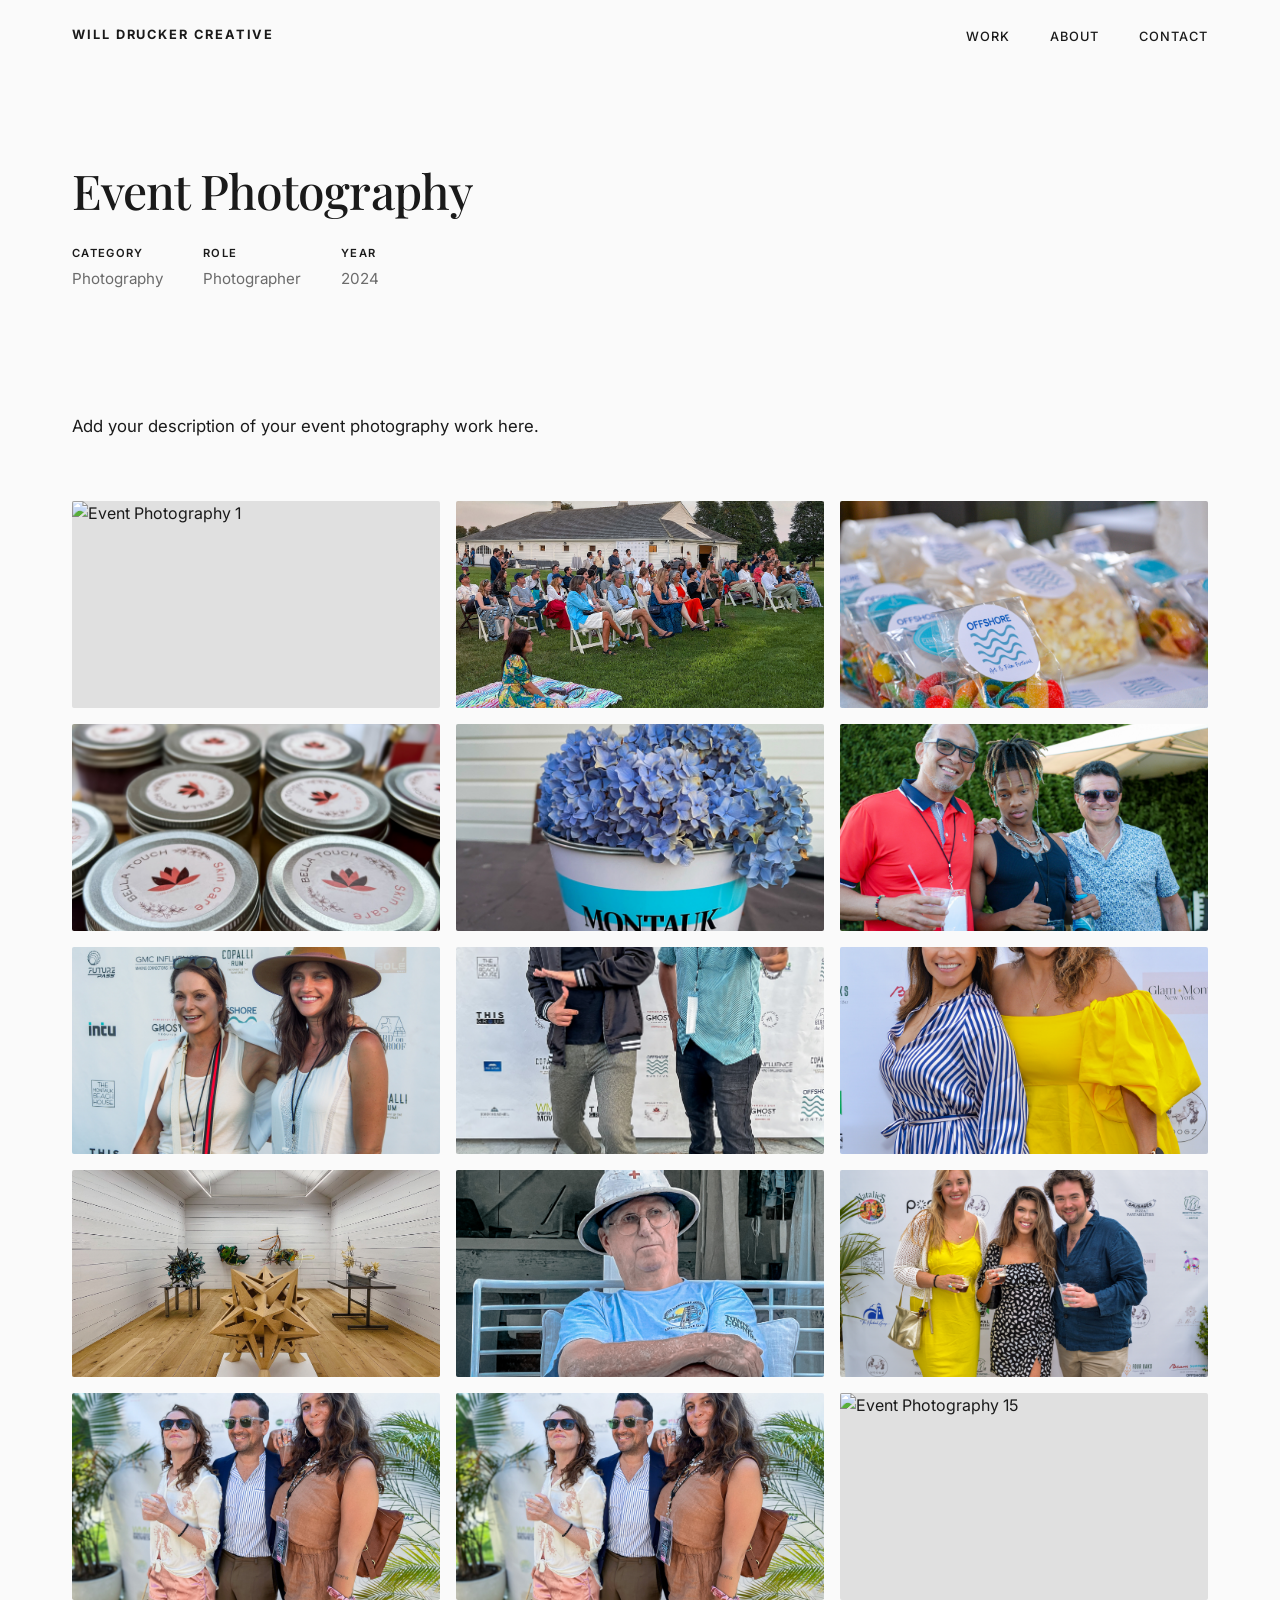
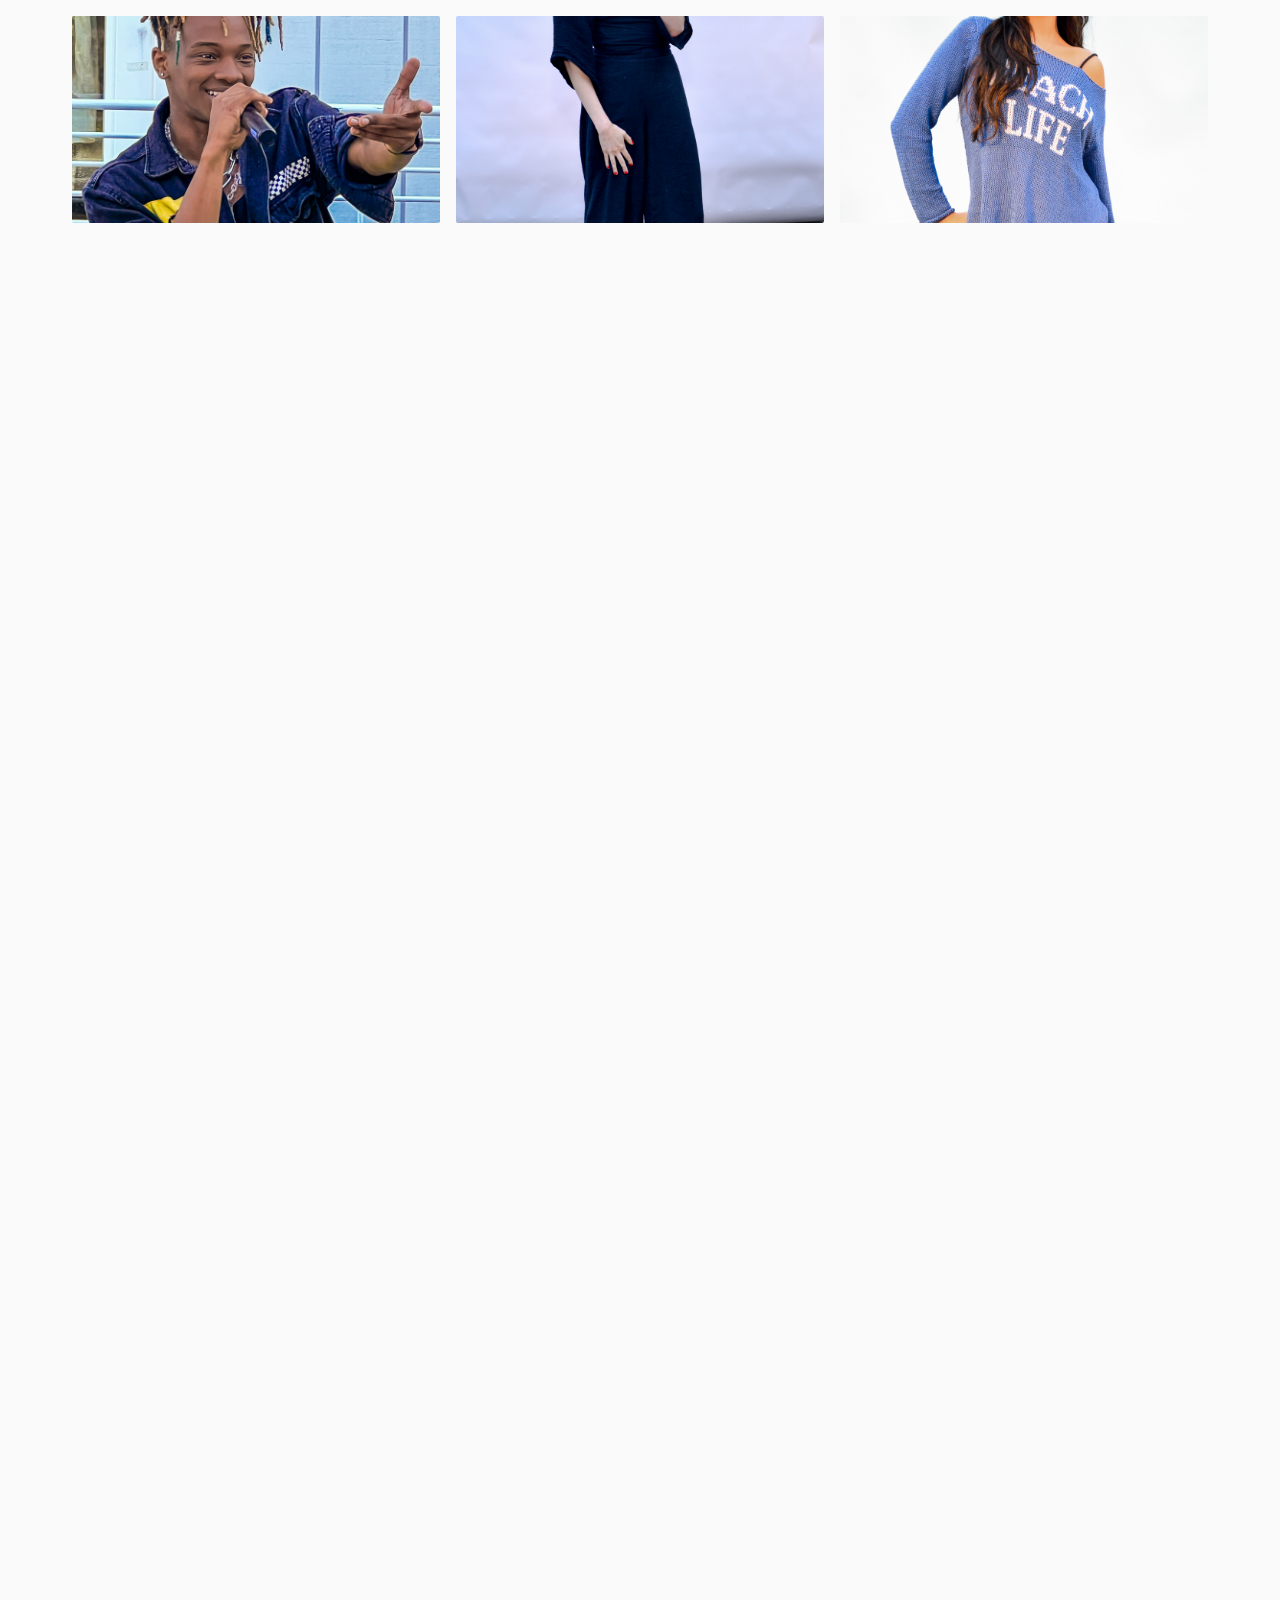
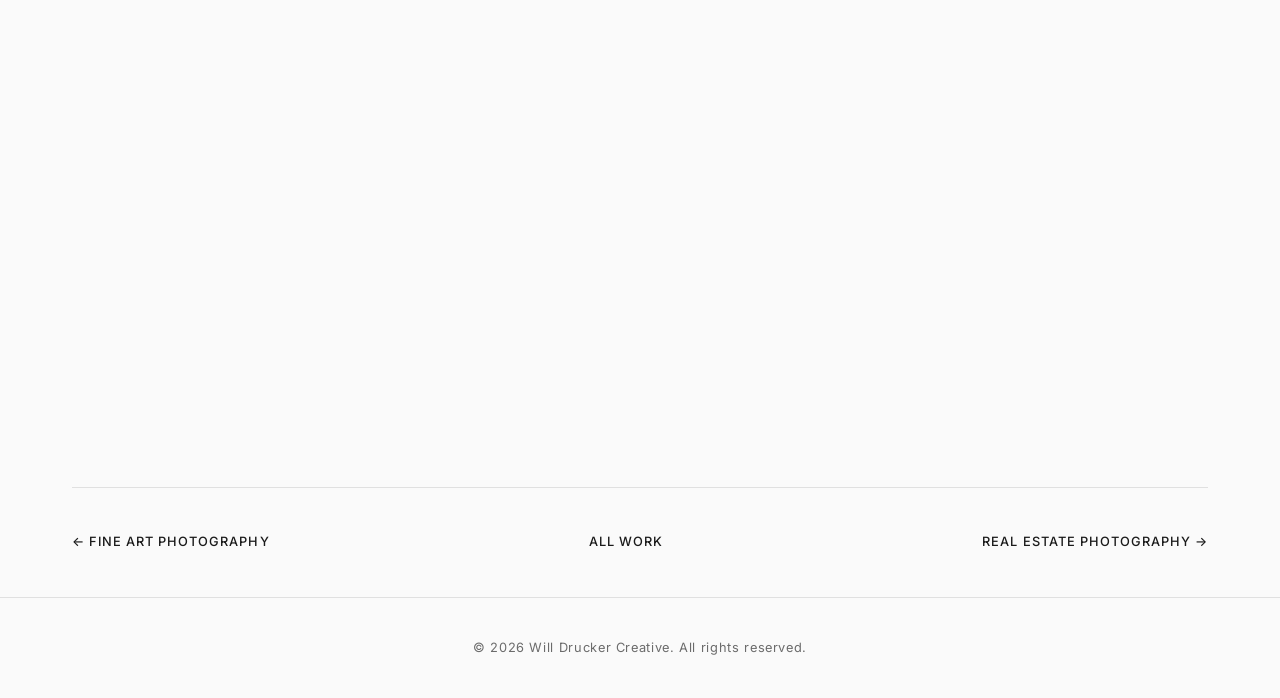
==== commit 86644535: "Refactor image gallery structure in event photography" ====
--- a/projects/event-photography.html
+++ b/projects/event-photography.html
@@ -15,8 +15,6 @@
     .project-meta-item p { font-size: 0.95rem; color: var(--color-text-light); }
     .project-description { max-width: 720px; margin-bottom: 60px; }
     .project-description p { font-size: 1.05rem; line-height: 1.8; margin-bottom: 16px; color: var(--color-text); }
-    .project-images { display: flex; flex-direction: column; gap: 24px; margin-bottom: 80px; }
-    .project-images img { width: 100%; background-color: var(--color-border); }
     .project-nav { display: flex; justify-content: space-between; padding: 40px 0; border-top: 1px solid var(--color-border); }
     .project-nav a { font-size: 0.8rem; font-weight: 500; letter-spacing: 0.08em; text-transform: uppercase; position: relative; padding: 4px 0; }
     .project-nav a::after { content: ''; position: absolute; bottom: 0; left: 0; width: 0; height: 1.5px; background-color: var(--color-text); transition: width 0.3s ease; }
@@ -60,51 +58,50 @@
       </div>
 
       <div class="project-description">
-        <!-- EDIT: Describe this project -->
         <p>Add your description of your event photography work here.</p>
       </div>
 
       <div class="project-images">
-        <img src="../images/event-photography/01.jpg" alt="Event Photography 1" loading="lazy">
-        <img src="../images/event-photography/02.jpg" alt="Event Photography 2" loading="lazy">
-        <img src="../images/event-photography/03.jpg" alt="Event Photography 3" loading="lazy">
-        <img src="../images/event-photography/04.jpg" alt="Event Photography 4" loading="lazy">
-        <img src="../images/event-photography/05.jpg" alt="Event Photography 5" loading="lazy">
-        <img src="../images/event-photography/06.jpg" alt="Event Photography 6" loading="lazy">
-        <img src="../images/event-photography/07.jpg" alt="Event Photography 7" loading="lazy">
-        <img src="../images/event-photography/08.jpg" alt="Event Photography 8" loading="lazy">
-        <img src="../images/event-photography/09.jpg" alt="Event Photography 9" loading="lazy">
-        <img src="../images/event-photography/10.jpg" alt="Event Photography 10" loading="lazy">
-        <img src="../images/event-photography/11.jpg" alt="Event Photography 11" loading="lazy">
-        <img src="../images/event-photography/12.jpg" alt="Event Photography 12" loading="lazy">
-        <img src="../images/event-photography/13.jpg" alt="Event Photography 13" loading="lazy">
-        <img src="../images/event-photography/14.jpg" alt="Event Photography 14" loading="lazy">
-        <img src="../images/event-photography/15.jpg" alt="Event Photography 15" loading="lazy">
-        <img src="../images/event-photography/16.jpg" alt="Event Photography 16" loading="lazy">
-        <img src="../images/event-photography/17.jpg" alt="Event Photography 17" loading="lazy">
-        <img src="../images/event-photography/18.jpg" alt="Event Photography 18" loading="lazy">
-        <img src="../images/event-photography/19.jpg" alt="Event Photography 19" loading="lazy">
-        <img src="../images/event-photography/20.jpg" alt="Event Photography 20" loading="lazy">
-        <img src="../images/event-photography/21.jpg" alt="Event Photography 21" loading="lazy">
-        <img src="../images/event-photography/22.jpg" alt="Event Photography 22" loading="lazy">
-        <img src="../images/event-photography/23.jpg" alt="Event Photography 23" loading="lazy">
-        <img src="../images/event-photography/24.jpg" alt="Event Photography 24" loading="lazy">
-        <img src="../images/event-photography/25.jpg" alt="Event Photography 25" loading="lazy">
-        <img src="../images/event-photography/26.jpg" alt="Event Photography 26" loading="lazy">
-        <img src="../images/event-photography/27.jpg" alt="Event Photography 27" loading="lazy">
-        <img src="../images/event-photography/28.jpg" alt="Event Photography 28" loading="lazy">
-        <img src="../images/event-photography/29.jpg" alt="Event Photography 29" loading="lazy">
-        <img src="../images/event-photography/30.jpg" alt="Event Photography 30" loading="lazy">
-        <img src="../images/event-photography/31.jpg" alt="Event Photography 31" loading="lazy">
-        <img src="../images/event-photography/32.jpg" alt="Event Photography 32" loading="lazy">
-        <img src="../images/event-photography/33.jpg" alt="Event Photography 33" loading="lazy">
-        <img src="../images/event-photography/34.jpg" alt="Event Photography 34" loading="lazy">
-        <img src="../images/event-photography/35.jpg" alt="Event Photography 35" loading="lazy">
-        <img src="../images/event-photography/36.jpg" alt="Event Photography 36" loading="lazy">
-        <img src="../images/event-photography/37.jpg" alt="Event Photography 37" loading="lazy">
-        <img src="../images/event-photography/38.jpg" alt="Event Photography 38" loading="lazy">
-        <img src="../images/event-photography/39.jpg" alt="Event Photography 39" loading="lazy">
-        <img src="../images/event-photography/40.jpg" alt="Event Photography 40" loading="lazy">
+        <div class="gallery-item"><img src="../images/event-photography/01.jpg" alt="Event Photography 1" loading="lazy"></div>
+        <div class="gallery-item"><img src="../images/event-photography/02.jpg" alt="Event Photography 2" loading="lazy"></div>
+        <div class="gallery-item"><img src="../images/event-photography/03.jpg" alt="Event Photography 3" loading="lazy"></div>
+        <div class="gallery-item"><img src="../images/event-photography/04.jpg" alt="Event Photography 4" loading="lazy"></div>
+        <div class="gallery-item"><img src="../images/event-photography/05.jpg" alt="Event Photography 5" loading="lazy"></div>
+        <div class="gallery-item"><img src="../images/event-photography/06.jpg" alt="Event Photography 6" loading="lazy"></div>
+        <div class="gallery-item"><img src="../images/event-photography/07.jpg" alt="Event Photography 7" loading="lazy"></div>
+        <div class="gallery-item"><img src="../images/event-photography/08.jpg" alt="Event Photography 8" loading="lazy"></div>
+        <div class="gallery-item"><img src="../images/event-photography/09.jpg" alt="Event Photography 9" loading="lazy"></div>
+        <div class="gallery-item"><img src="../images/event-photography/10.jpg" alt="Event Photography 10" loading="lazy"></div>
+        <div class="gallery-item"><img src="../images/event-photography/11.jpg" alt="Event Photography 11" loading="lazy"></div>
+        <div class="gallery-item"><img src="../images/event-photography/12.jpg" alt="Event Photography 12" loading="lazy"></div>
+        <div class="gallery-item"><img src="../images/event-photography/13.jpg" alt="Event Photography 13" loading="lazy"></div>
+        <div class="gallery-item"><img src="../images/event-photography/14.jpg" alt="Event Photography 14" loading="lazy"></div>
+        <div class="gallery-item"><img src="../images/event-photography/15.jpg" alt="Event Photography 15" loading="lazy"></div>
+        <div class="gallery-item"><img src="../images/event-photography/16.jpg" alt="Event Photography 16" loading="lazy"></div>
+        <div class="gallery-item"><img src="../images/event-photography/17.jpg" alt="Event Photography 17" loading="lazy"></div>
+        <div class="gallery-item"><img src="../images/event-photography/18.jpg" alt="Event Photography 18" loading="lazy"></div>
+        <div class="gallery-item"><img src="../images/event-photography/19.jpg" alt="Event Photography 19" loading="lazy"></div>
+        <div class="gallery-item"><img src="../images/event-photography/20.jpg" alt="Event Photography 20" loading="lazy"></div>
+        <div class="gallery-item"><img src="../images/event-photography/21.jpg" alt="Event Photography 21" loading="lazy"></div>
+        <div class="gallery-item"><img src="../images/event-photography/22.jpg" alt="Event Photography 22" loading="lazy"></div>
+        <div class="gallery-item"><img src="../images/event-photography/23.jpg" alt="Event Photography 23" loading="lazy"></div>
+        <div class="gallery-item"><img src="../images/event-photography/24.jpg" alt="Event Photography 24" loading="lazy"></div>
+        <div class="gallery-item"><img src="../images/event-photography/25.jpg" alt="Event Photography 25" loading="lazy"></div>
+        <div class="gallery-item"><img src="../images/event-photography/26.jpg" alt="Event Photography 26" loading="lazy"></div>
+        <div class="gallery-item"><img src="../images/event-photography/27.jpg" alt="Event Photography 27" loading="lazy"></div>
+        <div class="gallery-item"><img src="../images/event-photography/28.jpg" alt="Event Photography 28" loading="lazy"></div>
+        <div class="gallery-item"><img src="../images/event-photography/29.jpg" alt="Event Photography 29" loading="lazy"></div>
+        <div class="gallery-item"><img src="../images/event-photography/30.jpg" alt="Event Photography 30" loading="lazy"></div>
+        <div class="gallery-item"><img src="../images/event-photography/31.jpg" alt="Event Photography 31" loading="lazy"></div>
+        <div class="gallery-item"><img src="../images/event-photography/32.jpg" alt="Event Photography 32" loading="lazy"></div>
+        <div class="gallery-item"><img src="../images/event-photography/33.jpg" alt="Event Photography 33" loading="lazy"></div>
+        <div class="gallery-item"><img src="../images/event-photography/34.jpg" alt="Event Photography 34" loading="lazy"></div>
+        <div class="gallery-item"><img src="../images/event-photography/35.jpg" alt="Event Photography 35" loading="lazy"></div>
+        <div class="gallery-item"><img src="../images/event-photography/36.jpg" alt="Event Photography 36" loading="lazy"></div>
+        <div class="gallery-item"><img src="../images/event-photography/37.jpg" alt="Event Photography 37" loading="lazy"></div>
+        <div class="gallery-item"><img src="../images/event-photography/38.jpg" alt="Event Photography 38" loading="lazy"></div>
+        <div class="gallery-item"><img src="../images/event-photography/39.jpg" alt="Event Photography 39" loading="lazy"></div>
+        <div class="gallery-item"><img src="../images/event-photography/40.jpg" alt="Event Photography 40" loading="lazy"></div>
       </div>
 
       <div class="project-nav">
--- a/css/style.css
+++ b/css/style.css
@@ -8,7 +8,6 @@
 }
 
 :root {
-  /* EDIT THESE to change your site's color scheme */
   --color-bg: #fafafa;
   --color-text: #1a1a1a;
   --color-text-light: #6b6b6b;
@@ -257,7 +256,7 @@
 }
 
 /* ============================
-   WORK / PROJECT GRID
+   WORK / PROJECT GRID (Homepage)
    ============================ */
 .work {
   padding: var(--section-padding) 0;
@@ -279,7 +278,8 @@
 .project-image {
   position: relative;
   overflow: hidden;
-  aspect-ratio: 4 / 3;
+  /* CHANGED: 16:9 aspect ratio */
+  aspect-ratio: 16 / 9;
   background-color: var(--color-border);
 }
 
@@ -322,6 +322,159 @@
   color: var(--color-text-light);
   letter-spacing: 0.05em;
   text-transform: uppercase;
+}
+
+/* ============================
+   PROJECT PAGE GALLERY (3-column)
+   ============================ */
+.project-images {
+  display: grid;
+  grid-template-columns: repeat(3, 1fr);
+  gap: 16px;
+  margin-bottom: 80px;
+}
+
+.project-images .gallery-item {
+  position: relative;
+  overflow: hidden;
+  aspect-ratio: 16 / 9;
+  background-color: var(--color-border);
+  cursor: pointer;
+  border-radius: 2px;
+}
+
+.project-images .gallery-item img {
+  width: 100%;
+  height: 100%;
+  object-fit: cover;
+  transition: transform 0.5s ease;
+}
+
+/* Hover zoom on gallery images */
+.project-images .gallery-item:hover img {
+  transform: scale(1.08);
+}
+
+/* ============================
+   LIGHTBOX
+   ============================ */
+.lightbox {
+  display: none;
+  position: fixed;
+  inset: 0;
+  z-index: 9999;
+  background: rgba(0, 0, 0, 0.92);
+  align-items: center;
+  justify-content: center;
+  padding: 40px;
+  cursor: zoom-out;
+  animation: lightboxFadeIn 0.3s ease;
+}
+
+.lightbox.active {
+  display: flex;
+}
+
+@keyframes lightboxFadeIn {
+  from { opacity: 0; }
+  to { opacity: 1; }
+}
+
+.lightbox img {
+  max-width: 90vw;
+  max-height: 90vh;
+  object-fit: contain;
+  border-radius: 2px;
+  cursor: default;
+  animation: lightboxZoomIn 0.3s ease;
+}
+
+@keyframes lightboxZoomIn {
+  from { transform: scale(0.9); opacity: 0; }
+  to { transform: scale(1); opacity: 1; }
+}
+
+.lightbox-close {
+  position: absolute;
+  top: 24px;
+  right: 32px;
+  width: 44px;
+  height: 44px;
+  background: none;
+  border: none;
+  cursor: pointer;
+  z-index: 10000;
+  display: flex;
+  align-items: center;
+  justify-content: center;
+  transition: transform 0.3s ease;
+}
+
+.lightbox-close:hover {
+  transform: rotate(90deg);
+}
+
+.lightbox-close::before,
+.lightbox-close::after {
+  content: '';
+  position: absolute;
+  width: 28px;
+  height: 2px;
+  background-color: #ffffff;
+}
+
+.lightbox-close::before {
+  transform: rotate(45deg);
+}
+
+.lightbox-close::after {
+  transform: rotate(-45deg);
+}
+
+/* Lightbox navigation arrows */
+.lightbox-prev,
+.lightbox-next {
+  position: absolute;
+  top: 50%;
+  transform: translateY(-50%);
+  background: none;
+  border: none;
+  cursor: pointer;
+  padding: 16px;
+  z-index: 10000;
+  transition: opacity 0.3s ease;
+  opacity: 0.7;
+}
+
+.lightbox-prev:hover,
+.lightbox-next:hover {
+  opacity: 1;
+}
+
+.lightbox-prev {
+  left: 16px;
+}
+
+.lightbox-next {
+  right: 16px;
+}
+
+.lightbox-prev::before,
+.lightbox-next::before {
+  content: '';
+  display: block;
+  width: 20px;
+  height: 20px;
+  border-top: 2px solid #ffffff;
+  border-right: 2px solid #ffffff;
+}
+
+.lightbox-prev::before {
+  transform: rotate(-135deg);
+}
+
+.lightbox-next::before {
+  transform: rotate(45deg);
 }
 
 /* ============================
@@ -491,6 +644,11 @@
   .project-grid {
     grid-template-columns: 1fr;
     gap: 48px;
+  }
+
+  .project-images {
+    grid-template-columns: repeat(2, 1fr);
+    gap: 12px;
   }
 
   .about-grid {
@@ -549,4 +707,27 @@
   .hero-title {
     font-size: clamp(2.5rem, 12vw, 4rem);
   }
-}
+
+  .project-images {
+    grid-template-columns: 1fr;
+    gap: 10px;
+  }
+
+  /* Lightbox mobile adjustments */
+  .lightbox {
+    padding: 16px;
+  }
+
+  .lightbox-close {
+    top: 12px;
+    right: 12px;
+  }
+
+  .lightbox-prev {
+    left: 4px;
+  }
+
+  .lightbox-next {
+    right: 4px;
+  }
+}
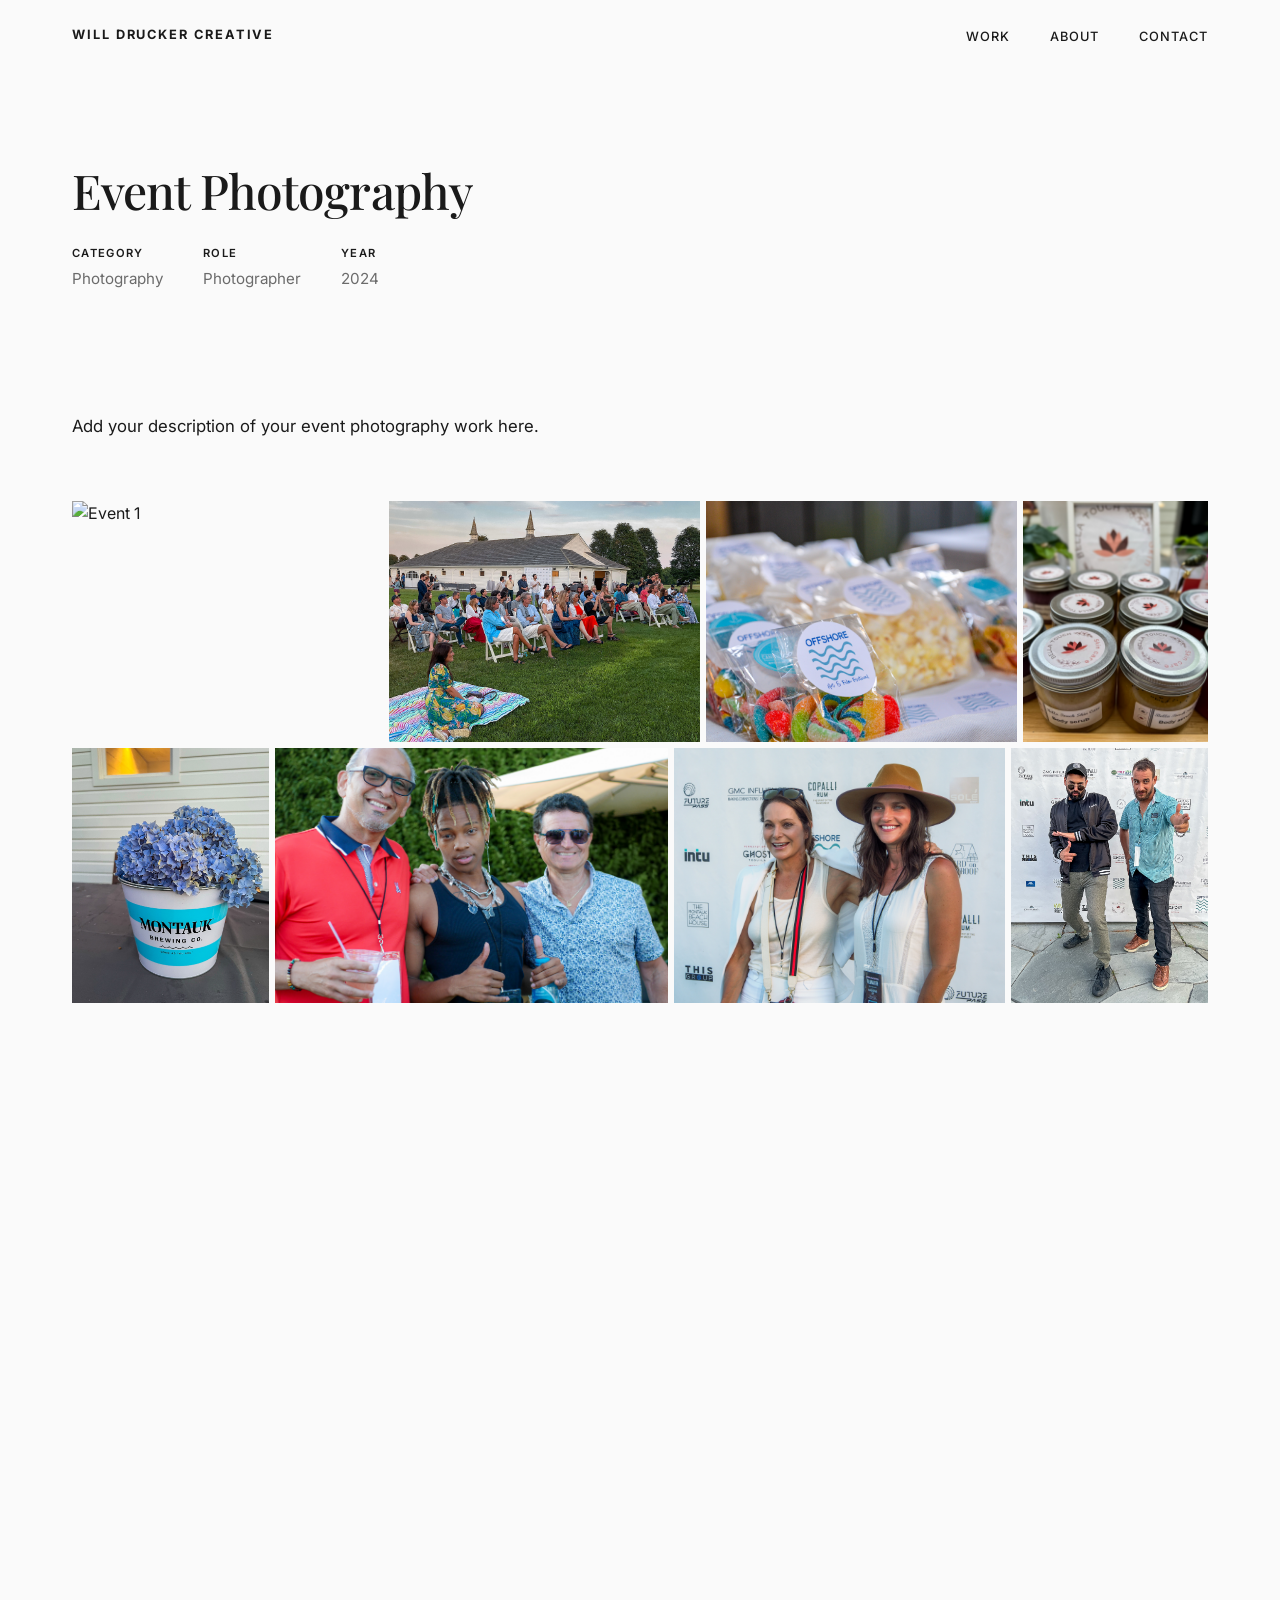
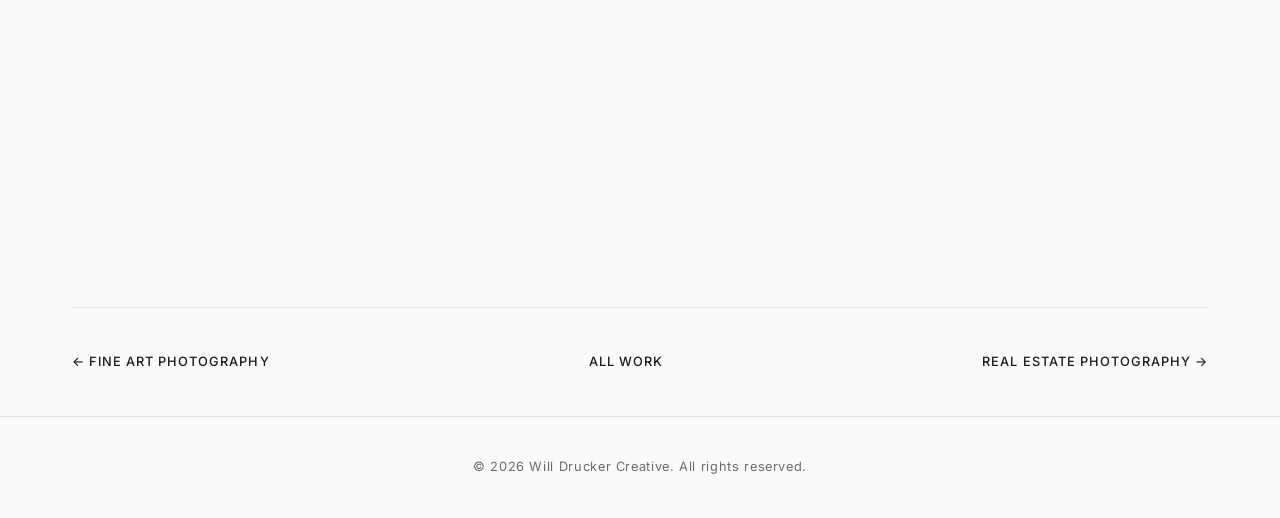
==== commit 74097824: "Update event-photography.html" ====
--- a/projects/event-photography.html
+++ b/projects/event-photography.html
@@ -61,47 +61,214 @@
         <p>Add your description of your event photography work here.</p>
       </div>
 
-      <div class="project-images">
-        <div class="gallery-item"><img src="../images/event-photography/01.jpg" alt="Event Photography 1" loading="lazy"></div>
-        <div class="gallery-item"><img src="../images/event-photography/02.jpg" alt="Event Photography 2" loading="lazy"></div>
-        <div class="gallery-item"><img src="../images/event-photography/03.jpg" alt="Event Photography 3" loading="lazy"></div>
-        <div class="gallery-item"><img src="../images/event-photography/04.jpg" alt="Event Photography 4" loading="lazy"></div>
-        <div class="gallery-item"><img src="../images/event-photography/05.jpg" alt="Event Photography 5" loading="lazy"></div>
-        <div class="gallery-item"><img src="../images/event-photography/06.jpg" alt="Event Photography 6" loading="lazy"></div>
-        <div class="gallery-item"><img src="../images/event-photography/07.jpg" alt="Event Photography 7" loading="lazy"></div>
-        <div class="gallery-item"><img src="../images/event-photography/08.jpg" alt="Event Photography 8" loading="lazy"></div>
-        <div class="gallery-item"><img src="../images/event-photography/09.jpg" alt="Event Photography 9" loading="lazy"></div>
-        <div class="gallery-item"><img src="../images/event-photography/10.jpg" alt="Event Photography 10" loading="lazy"></div>
-        <div class="gallery-item"><img src="../images/event-photography/11.jpg" alt="Event Photography 11" loading="lazy"></div>
-        <div class="gallery-item"><img src="../images/event-photography/12.jpg" alt="Event Photography 12" loading="lazy"></div>
-        <div class="gallery-item"><img src="../images/event-photography/13.jpg" alt="Event Photography 13" loading="lazy"></div>
-        <div class="gallery-item"><img src="../images/event-photography/14.jpg" alt="Event Photography 14" loading="lazy"></div>
-        <div class="gallery-item"><img src="../images/event-photography/15.jpg" alt="Event Photography 15" loading="lazy"></div>
-        <div class="gallery-item"><img src="../images/event-photography/16.jpg" alt="Event Photography 16" loading="lazy"></div>
-        <div class="gallery-item"><img src="../images/event-photography/17.jpg" alt="Event Photography 17" loading="lazy"></div>
-        <div class="gallery-item"><img src="../images/event-photography/18.jpg" alt="Event Photography 18" loading="lazy"></div>
-        <div class="gallery-item"><img src="../images/event-photography/19.jpg" alt="Event Photography 19" loading="lazy"></div>
-        <div class="gallery-item"><img src="../images/event-photography/20.jpg" alt="Event Photography 20" loading="lazy"></div>
-        <div class="gallery-item"><img src="../images/event-photography/21.jpg" alt="Event Photography 21" loading="lazy"></div>
-        <div class="gallery-item"><img src="../images/event-photography/22.jpg" alt="Event Photography 22" loading="lazy"></div>
-        <div class="gallery-item"><img src="../images/event-photography/23.jpg" alt="Event Photography 23" loading="lazy"></div>
-        <div class="gallery-item"><img src="../images/event-photography/24.jpg" alt="Event Photography 24" loading="lazy"></div>
-        <div class="gallery-item"><img src="../images/event-photography/25.jpg" alt="Event Photography 25" loading="lazy"></div>
-        <div class="gallery-item"><img src="../images/event-photography/26.jpg" alt="Event Photography 26" loading="lazy"></div>
-        <div class="gallery-item"><img src="../images/event-photography/27.jpg" alt="Event Photography 27" loading="lazy"></div>
-        <div class="gallery-item"><img src="../images/event-photography/28.jpg" alt="Event Photography 28" loading="lazy"></div>
-        <div class="gallery-item"><img src="../images/event-photography/29.jpg" alt="Event Photography 29" loading="lazy"></div>
-        <div class="gallery-item"><img src="../images/event-photography/30.jpg" alt="Event Photography 30" loading="lazy"></div>
-        <div class="gallery-item"><img src="../images/event-photography/31.jpg" alt="Event Photography 31" loading="lazy"></div>
-        <div class="gallery-item"><img src="../images/event-photography/32.jpg" alt="Event Photography 32" loading="lazy"></div>
-        <div class="gallery-item"><img src="../images/event-photography/33.jpg" alt="Event Photography 33" loading="lazy"></div>
-        <div class="gallery-item"><img src="../images/event-photography/34.jpg" alt="Event Photography 34" loading="lazy"></div>
-        <div class="gallery-item"><img src="../images/event-photography/35.jpg" alt="Event Photography 35" loading="lazy"></div>
-        <div class="gallery-item"><img src="../images/event-photography/36.jpg" alt="Event Photography 36" loading="lazy"></div>
-        <div class="gallery-item"><img src="../images/event-photography/37.jpg" alt="Event Photography 37" loading="lazy"></div>
-        <div class="gallery-item"><img src="../images/event-photography/38.jpg" alt="Event Photography 38" loading="lazy"></div>
-        <div class="gallery-item"><img src="../images/event-photography/39.jpg" alt="Event Photography 39" loading="lazy"></div>
-        <div class="gallery-item"><img src="../images/event-photography/40.jpg" alt="Event Photography 40" loading="lazy"></div>
+      <div class="project-gallery">
+
+        <!-- ==================== SCREENSHOT 1 ==================== -->
+
+        <!-- ROW 1: Sculpture sunset, outdoor crowd, branded snacks, skincare products -->
+        <div class="gallery-row">
+          <div class="gallery-item" style="flex-grow:337;">
+            <span class="aspect-filler" style="padding-bottom:77.3%;"></span>
+            <img src="../images/event-photography/01.jpg" alt="Event 1" loading="lazy">
+          </div>
+          <div class="gallery-item" style="flex-grow:337;">
+            <span class="aspect-filler" style="padding-bottom:77.3%;"></span>
+            <img src="../images/event-photography/02.jpg" alt="Event 2" loading="lazy">
+          </div>
+          <div class="gallery-item" style="flex-grow:337;">
+            <span class="aspect-filler" style="padding-bottom:77.3%;"></span>
+            <img src="../images/event-photography/03.jpg" alt="Event 3" loading="lazy">
+          </div>
+          <div class="gallery-item" style="flex-grow:201;">
+            <span class="aspect-filler" style="padding-bottom:129.4%;"></span>
+            <img src="../images/event-photography/04.jpg" alt="Event 4" loading="lazy">
+          </div>
+        </div>
+
+        <!-- ROW 2: Montauk bucket, group of 3, two women step-repeat, two guys -->
+        <div class="gallery-row">
+          <div class="gallery-item" style="flex-grow:201;">
+            <span class="aspect-filler" style="padding-bottom:129.4%;"></span>
+            <img src="../images/event-photography/05.jpg" alt="Event 5" loading="lazy">
+          </div>
+          <div class="gallery-item" style="flex-grow:400;">
+            <span class="aspect-filler" style="padding-bottom:65%;"></span>
+            <img src="../images/event-photography/06.jpg" alt="Event 6" loading="lazy">
+          </div>
+          <div class="gallery-item" style="flex-grow:337;">
+            <span class="aspect-filler" style="padding-bottom:77.3%;"></span>
+            <img src="../images/event-photography/07.jpg" alt="Event 7" loading="lazy">
+          </div>
+          <div class="gallery-item" style="flex-grow:201;">
+            <span class="aspect-filler" style="padding-bottom:129.4%;"></span>
+            <img src="../images/event-photography/08.jpg" alt="Event 8" loading="lazy">
+          </div>
+        </div>
+
+        <!-- ROW 3: Two women yellow, art room, man in hat, group yellow dress -->
+        <div class="gallery-row">
+          <div class="gallery-item" style="flex-grow:201;">
+            <span class="aspect-filler" style="padding-bottom:129.4%;"></span>
+            <img src="../images/event-photography/09.jpg" alt="Event 9" loading="lazy">
+          </div>
+          <div class="gallery-item" style="flex-grow:337;">
+            <span class="aspect-filler" style="padding-bottom:77.3%;"></span>
+            <img src="../images/event-photography/10.jpg" alt="Event 10" loading="lazy">
+          </div>
+          <div class="gallery-item" style="flex-grow:260;">
+            <span class="aspect-filler" style="padding-bottom:100%;"></span>
+            <img src="../images/event-photography/11.jpg" alt="Event 11" loading="lazy">
+          </div>
+          <div class="gallery-item" style="flex-grow:260;">
+            <span class="aspect-filler" style="padding-bottom:100%;"></span>
+            <img src="../images/event-photography/12.jpg" alt="Event 12" loading="lazy">
+          </div>
+        </div>
+
+        <!-- ==================== SCREENSHOT 2 ==================== -->
+
+        <!-- ROW 4: Group of 3 wide, couple art dress, guy dreads, woman black dress -->
+        <div class="gallery-row">
+          <div class="gallery-item" style="flex-grow:400;">
+            <span class="aspect-filler" style="padding-bottom:65%;"></span>
+            <img src="../images/event-photography/13.jpg" alt="Event 13" loading="lazy">
+          </div>
+          <div class="gallery-item" style="flex-grow:201;">
+            <span class="aspect-filler" style="padding-bottom:129.4%;"></span>
+            <img src="../images/event-photography/14.jpg" alt="Event 14" loading="lazy">
+          </div>
+          <div class="gallery-item" style="flex-grow:201;">
+            <span class="aspect-filler" style="padding-bottom:129.4%;"></span>
+            <img src="../images/event-photography/15.jpg" alt="Event 15" loading="lazy">
+          </div>
+          <div class="gallery-item" style="flex-grow:201;">
+            <span class="aspect-filler" style="padding-bottom:129.4%;"></span>
+            <img src="../images/event-photography/16.jpg" alt="Event 16" loading="lazy">
+          </div>
+        </div>
+
+        <!-- ROW 5: Beach life girl, peach dress girl, women in black group, bartender -->
+        <div class="gallery-row">
+          <div class="gallery-item" style="flex-grow:201;">
+            <span class="aspect-filler" style="padding-bottom:129.4%;"></span>
+            <img src="../images/event-photography/17.jpg" alt="Event 17" loading="lazy">
+          </div>
+          <div class="gallery-item" style="flex-grow:201;">
+            <span class="aspect-filler" style="padding-bottom:129.4%;"></span>
+            <img src="../images/event-photography/18.jpg" alt="Event 18" loading="lazy">
+          </div>
+          <div class="gallery-item" style="flex-grow:400;">
+            <span class="aspect-filler" style="padding-bottom:65%;"></span>
+            <img src="../images/event-photography/19.jpg" alt="Event 19" loading="lazy">
+          </div>
+          <div class="gallery-item" style="flex-grow:337;">
+            <span class="aspect-filler" style="padding-bottom:77.3%;"></span>
+            <img src="../images/event-photography/20.jpg" alt="Event 20" loading="lazy">
+          </div>
+        </div>
+
+        <!-- ROW 6: Bottles, couple drinks, DJ guys, woman portrait — all portrait -->
+        <div class="gallery-row">
+          <div class="gallery-item" style="flex-grow:201;">
+            <span class="aspect-filler" style="padding-bottom:129.4%;"></span>
+            <img src="../images/event-photography/21.jpg" alt="Event 21" loading="lazy">
+          </div>
+          <div class="gallery-item" style="flex-grow:201;">
+            <span class="aspect-filler" style="padding-bottom:129.4%;"></span>
+            <img src="../images/event-photography/22.jpg" alt="Event 22" loading="lazy">
+          </div>
+          <div class="gallery-item" style="flex-grow:201;">
+            <span class="aspect-filler" style="padding-bottom:129.4%;"></span>
+            <img src="../images/event-photography/23.jpg" alt="Event 23" loading="lazy">
+          </div>
+          <div class="gallery-item" style="flex-grow:201;">
+            <span class="aspect-filler" style="padding-bottom:129.4%;"></span>
+            <img src="../images/event-photography/24.jpg" alt="Event 24" loading="lazy">
+          </div>
+        </div>
+
+        <!-- ==================== SCREENSHOT 3 ==================== -->
+
+        <!-- ROW 7: Yoga lawn wide, hoodie guy, colorful couple, older couple -->
+        <div class="gallery-row">
+          <div class="gallery-item" style="flex-grow:400;">
+            <span class="aspect-filler" style="padding-bottom:65%;"></span>
+            <img src="../images/event-photography/25.jpg" alt="Event 25" loading="lazy">
+          </div>
+          <div class="gallery-item" style="flex-grow:201;">
+            <span class="aspect-filler" style="padding-bottom:129.4%;"></span>
+            <img src="../images/event-photography/26.jpg" alt="Event 26" loading="lazy">
+          </div>
+          <div class="gallery-item" style="flex-grow:201;">
+            <span class="aspect-filler" style="padding-bottom:129.4%;"></span>
+            <img src="../images/event-photography/27.jpg" alt="Event 27" loading="lazy">
+          </div>
+          <div class="gallery-item" style="flex-grow:201;">
+            <span class="aspect-filler" style="padding-bottom:129.4%;"></span>
+            <img src="../images/event-photography/28.jpg" alt="Event 28" loading="lazy">
+          </div>
+        </div>
+
+        <!-- ROW 8: Group of guys, art painting guy, outdoor group, two guys step-repeat -->
+        <div class="gallery-row">
+          <div class="gallery-item" style="flex-grow:337;">
+            <span class="aspect-filler" style="padding-bottom:77.3%;"></span>
+            <img src="../images/event-photography/29.jpg" alt="Event 29" loading="lazy">
+          </div>
+          <div class="gallery-item" style="flex-grow:201;">
+            <span class="aspect-filler" style="padding-bottom:129.4%;"></span>
+            <img src="../images/event-photography/30.jpg" alt="Event 30" loading="lazy">
+          </div>
+          <div class="gallery-item" style="flex-grow:337;">
+            <span class="aspect-filler" style="padding-bottom:77.3%;"></span>
+            <img src="../images/event-photography/31.jpg" alt="Event 31" loading="lazy">
+          </div>
+          <div class="gallery-item" style="flex-grow:201;">
+            <span class="aspect-filler" style="padding-bottom:129.4%;"></span>
+            <img src="../images/event-photography/32.jpg" alt="Event 32" loading="lazy">
+          </div>
+        </div>
+
+        <!-- ROW 9: Guys at event, woman with easel, beach life + dress women, shaka guys -->
+        <div class="gallery-row">
+          <div class="gallery-item" style="flex-grow:337;">
+            <span class="aspect-filler" style="padding-bottom:77.3%;"></span>
+            <img src="../images/event-photography/33.jpg" alt="Event 33" loading="lazy">
+          </div>
+          <div class="gallery-item" style="flex-grow:201;">
+            <span class="aspect-filler" style="padding-bottom:129.4%;"></span>
+            <img src="../images/event-photography/34.jpg" alt="Event 34" loading="lazy">
+          </div>
+          <div class="gallery-item" style="flex-grow:337;">
+            <span class="aspect-filler" style="padding-bottom:77.3%;"></span>
+            <img src="../images/event-photography/35.jpg" alt="Event 35" loading="lazy">
+          </div>
+          <div class="gallery-item" style="flex-grow:201;">
+            <span class="aspect-filler" style="padding-bottom:129.4%;"></span>
+            <img src="../images/event-photography/36.jpg" alt="Event 36" loading="lazy">
+          </div>
+        </div>
+
+        <!-- ROW 10: Group step-repeat, yellow outfit, step-repeat pose, two guys portrait -->
+        <div class="gallery-row">
+          <div class="gallery-item" style="flex-grow:201;">
+            <span class="aspect-filler" style="padding-bottom:129.4%;"></span>
+            <img src="../images/event-photography/37.jpg" alt="Event 37" loading="lazy">
+          </div>
+          <div class="gallery-item" style="flex-grow:201;">
+            <span class="aspect-filler" style="padding-bottom:129.4%;"></span>
+            <img src="../images/event-photography/38.jpg" alt="Event 38" loading="lazy">
+          </div>
+          <div class="gallery-item" style="flex-grow:201;">
+            <span class="aspect-filler" style="padding-bottom:129.4%;"></span>
+            <img src="../images/event-photography/39.jpg" alt="Event 39" loading="lazy">
+          </div>
+          <div class="gallery-item" style="flex-grow:201;">
+            <span class="aspect-filler" style="padding-bottom:129.4%;"></span>
+            <img src="../images/event-photography/40.jpg" alt="Event 40" loading="lazy">
+          </div>
+        </div>
+
       </div>
 
       <div class="project-nav">
--- a/css/style.css
+++ b/css/style.css
@@ -153,7 +153,6 @@
   width: 100%;
 }
 
-/* Mobile toggle */
 .nav-toggle {
   display: none;
   flex-direction: column;
@@ -278,7 +277,6 @@
 .project-image {
   position: relative;
   overflow: hidden;
-  /* CHANGED: 16:9 aspect ratio */
   aspect-ratio: 16 / 9;
   background-color: var(--color-border);
 }
@@ -325,34 +323,44 @@
 }
 
 /* ============================
-   PROJECT PAGE GALLERY (3-column)
-   ============================ */
-.project-images {
-  display: grid;
-  grid-template-columns: repeat(3, 1fr);
-  gap: 16px;
+   ADAPTIVE PHOTO GRID (Project Pages)
+   ============================ */
+.project-gallery {
   margin-bottom: 80px;
 }
 
-.project-images .gallery-item {
+.gallery-row {
+  display: flex;
+  gap: 6px;
+  margin-bottom: 6px;
+  width: 100%;
+}
+
+.gallery-item {
   position: relative;
   overflow: hidden;
-  aspect-ratio: 16 / 9;
-  background-color: var(--color-border);
   cursor: pointer;
-  border-radius: 2px;
-}
-
-.project-images .gallery-item img {
+  flex-basis: 0;
+  min-width: 0;
+}
+
+.gallery-item .aspect-filler {
+  display: block;
+  width: 100%;
+}
+
+.gallery-item img {
+  position: absolute;
+  top: 0;
+  left: 0;
   width: 100%;
   height: 100%;
   object-fit: cover;
   transition: transform 0.5s ease;
 }
 
-/* Hover zoom on gallery images */
-.project-images .gallery-item:hover img {
-  transform: scale(1.08);
+.gallery-item:hover img {
+  transform: scale(1.05);
 }
 
 /* ============================
@@ -431,7 +439,6 @@
   transform: rotate(-45deg);
 }
 
-/* Lightbox navigation arrows */
 .lightbox-prev,
 .lightbox-next {
   position: absolute;
@@ -620,7 +627,7 @@
 }
 
 /* ============================
-   ANIMATIONS (scroll reveal)
+   ANIMATIONS
    ============================ */
 .reveal {
   opacity: 0;
@@ -634,6 +641,57 @@
 }
 
 /* ============================
+   VIDEO GRID (Social Media Creative)
+   ============================ */
+.video-grid {
+  display: grid;
+  grid-template-columns: repeat(2, 1fr);
+  gap: 32px;
+  margin-bottom: 80px;
+}
+
+.video-item {
+  width: 100%;
+}
+
+.video-wrapper {
+  position: relative;
+  width: 100%;
+  padding-bottom: 56.25%;
+  height: 0;
+  overflow: hidden;
+  background-color: #000;
+  border-radius: 2px;
+}
+
+.video-wrapper video {
+  position: absolute;
+  top: 0;
+  left: 0;
+  width: 100%;
+  height: 100%;
+  object-fit: cover;
+}
+
+.video-caption {
+  margin-top: 12px;
+}
+
+.video-caption h3 {
+  font-family: var(--font-heading);
+  font-size: 1.1rem;
+  font-weight: 500;
+  margin-bottom: 4px;
+}
+
+.video-caption p {
+  font-size: 0.8rem;
+  color: var(--color-text-light);
+  text-transform: uppercase;
+  letter-spacing: 0.05em;
+}
+
+/* ============================
    RESPONSIVE
    ============================ */
 @media (max-width: 900px) {
@@ -646,11 +704,6 @@
     gap: 48px;
   }
 
-  .project-images {
-    grid-template-columns: repeat(2, 1fr);
-    gap: 12px;
-  }
-
   .about-grid {
     grid-template-columns: 1fr;
     gap: 48px;
@@ -663,6 +716,10 @@
   .about-details {
     grid-template-columns: 1fr;
     gap: 24px;
+  }
+
+  .video-grid {
+    grid-template-columns: 1fr;
   }
 }
 
@@ -708,12 +765,16 @@
     font-size: clamp(2.5rem, 12vw, 4rem);
   }
 
-  .project-images {
-    grid-template-columns: 1fr;
-    gap: 10px;
-  }
-
-  /* Lightbox mobile adjustments */
+  .gallery-row {
+    flex-wrap: wrap;
+  }
+
+  .gallery-item {
+    flex-grow: 0 !important;
+    width: 100% !important;
+    flex-basis: 100% !important;
+  }
+
   .lightbox {
     padding: 16px;
   }
@@ -723,11 +784,6 @@
     right: 12px;
   }
 
-  .lightbox-prev {
-    left: 4px;
-  }
-
-  .lightbox-next {
-    right: 4px;
-  }
-}
+  .lightbox-prev { left: 4px; }
+  .lightbox-next { right: 4px; }
+}
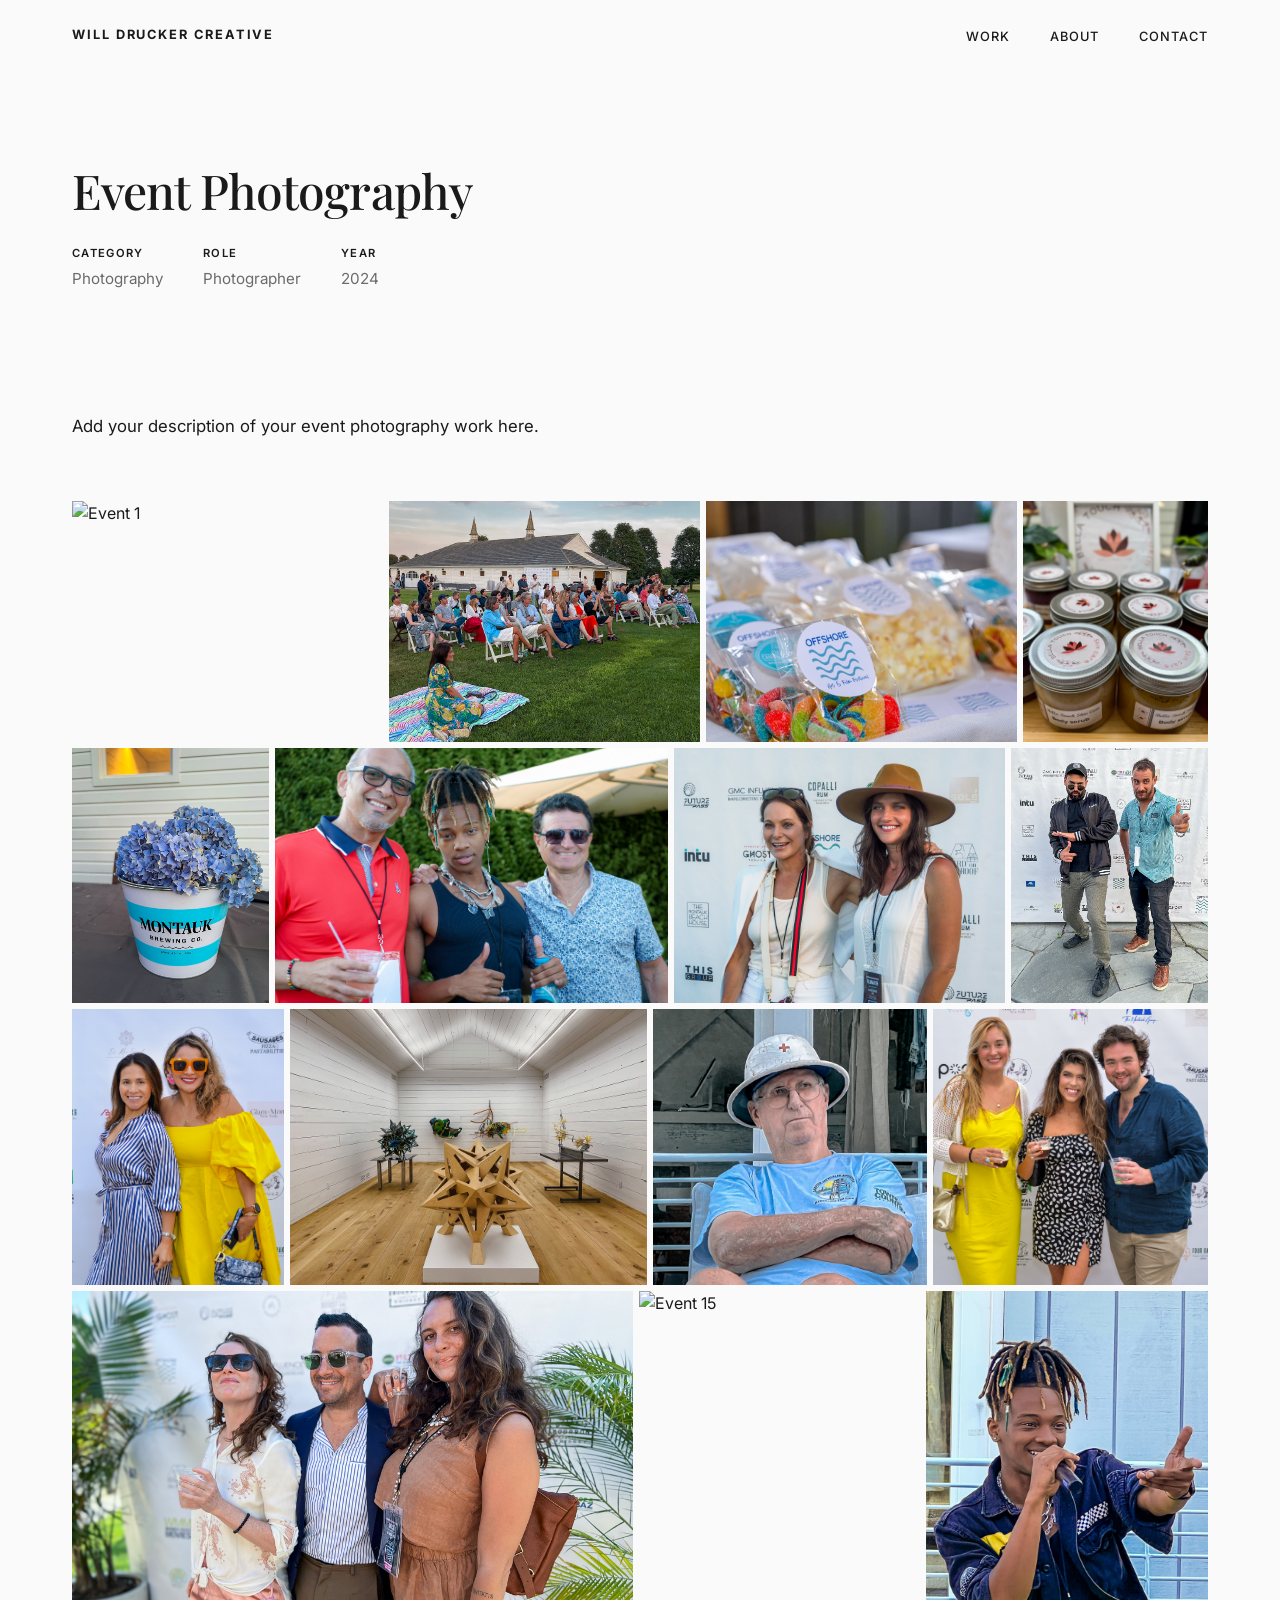
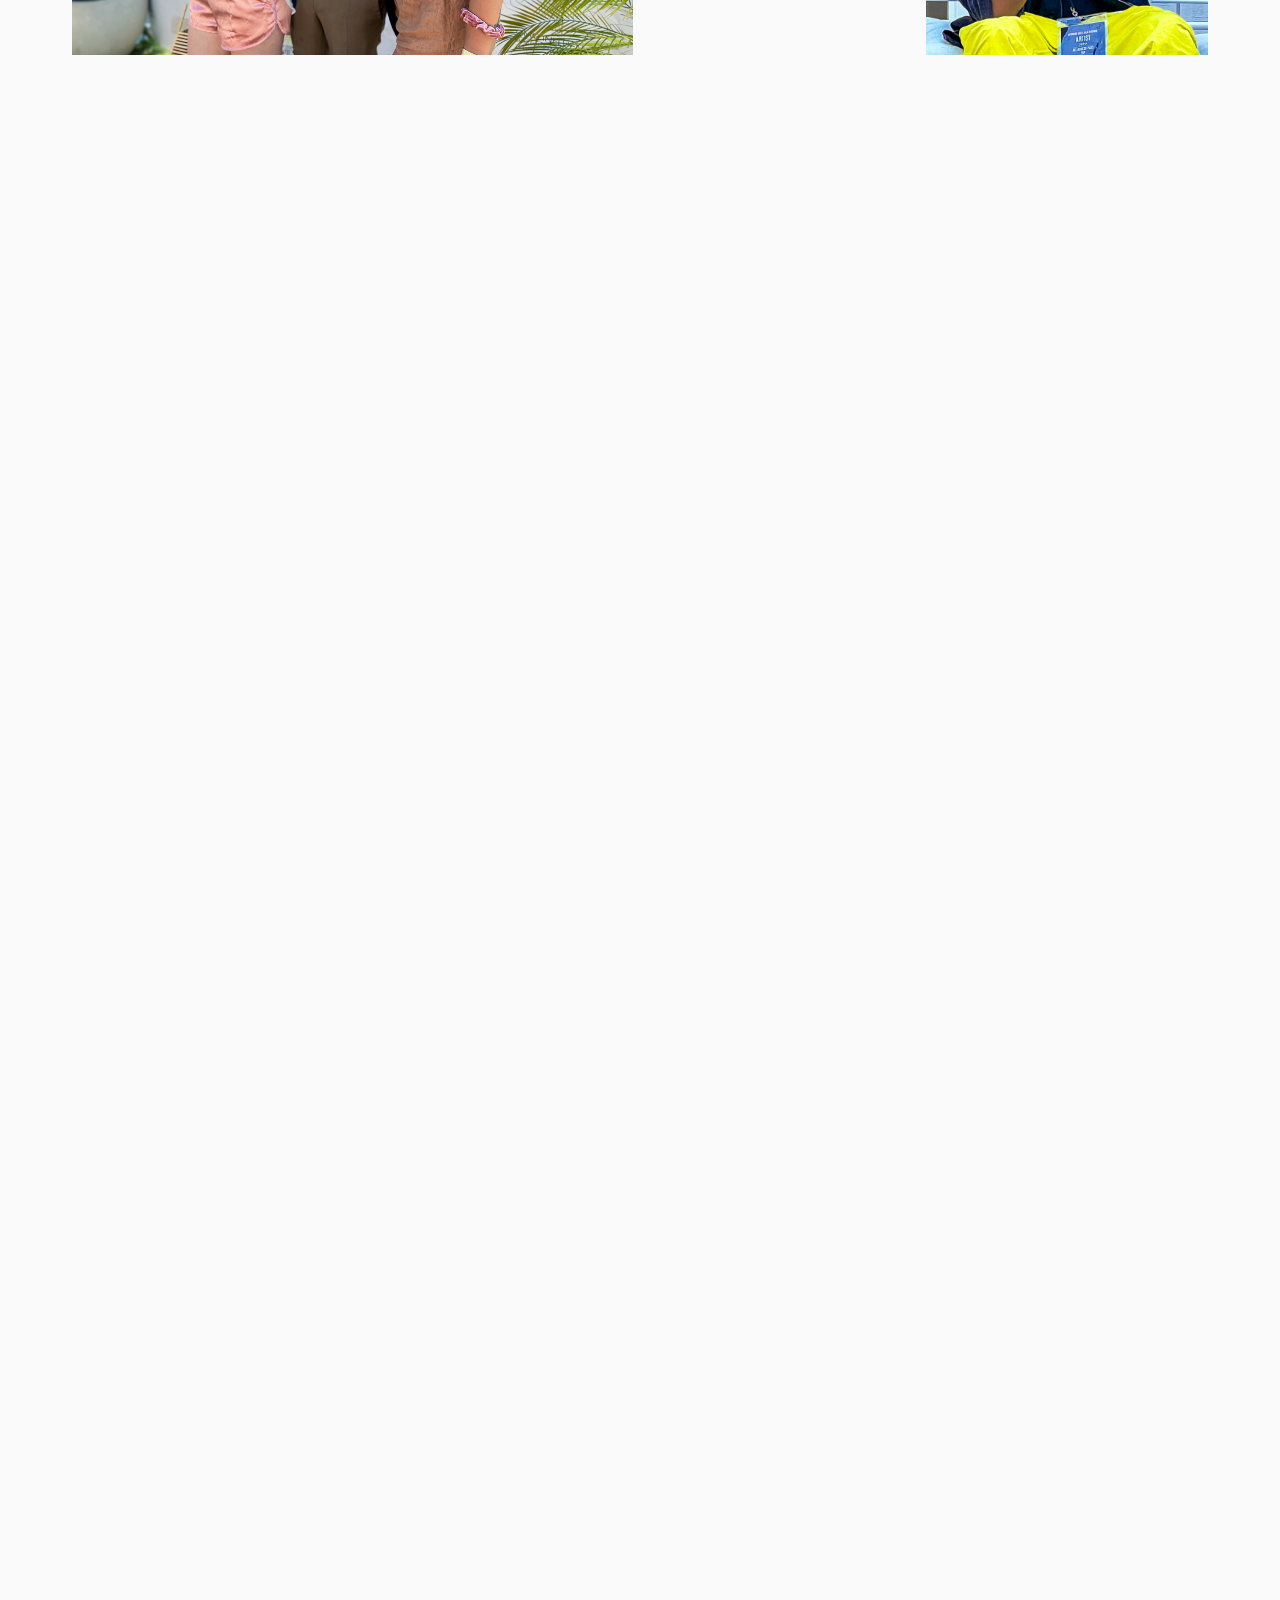
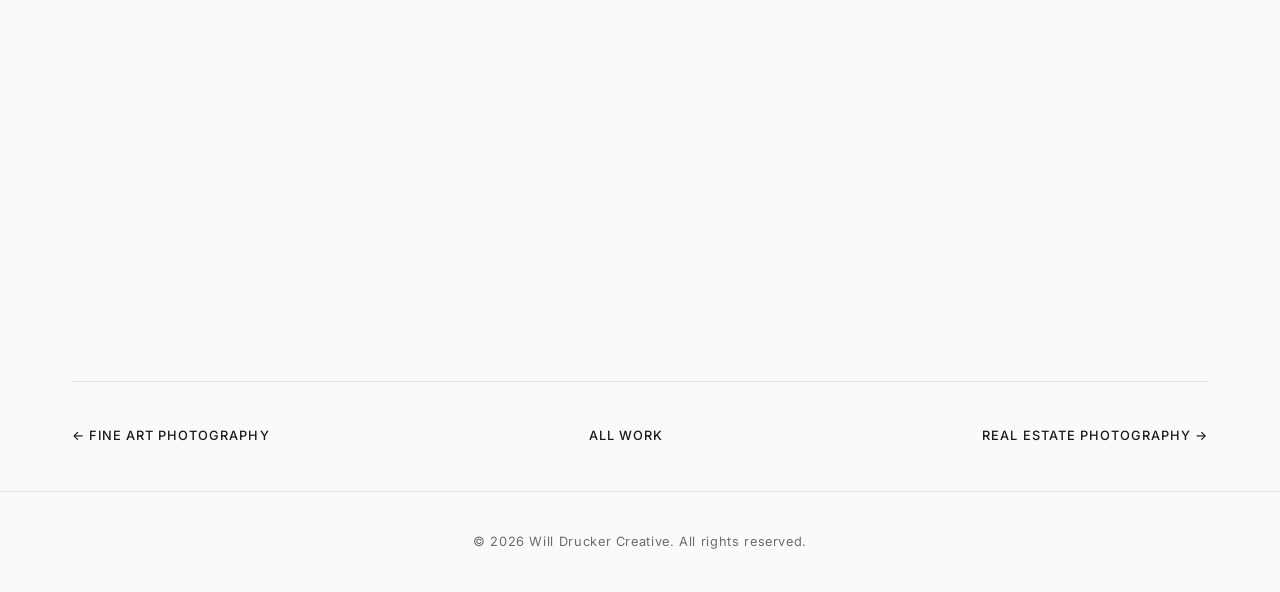
==== commit 89abe75e: "Remove Event 14 image from gallery Removed image for Event 14 from the gallery." ====
--- a/projects/event-photography.html
+++ b/projects/event-photography.html
@@ -135,10 +135,6 @@
           </div>
           <div class="gallery-item" style="flex-grow:201;">
             <span class="aspect-filler" style="padding-bottom:129.4%;"></span>
-            <img src="../images/event-photography/14.jpg" alt="Event 14" loading="lazy">
-          </div>
-          <div class="gallery-item" style="flex-grow:201;">
-            <span class="aspect-filler" style="padding-bottom:129.4%;"></span>
             <img src="../images/event-photography/15.jpg" alt="Event 15" loading="lazy">
           </div>
           <div class="gallery-item" style="flex-grow:201;">
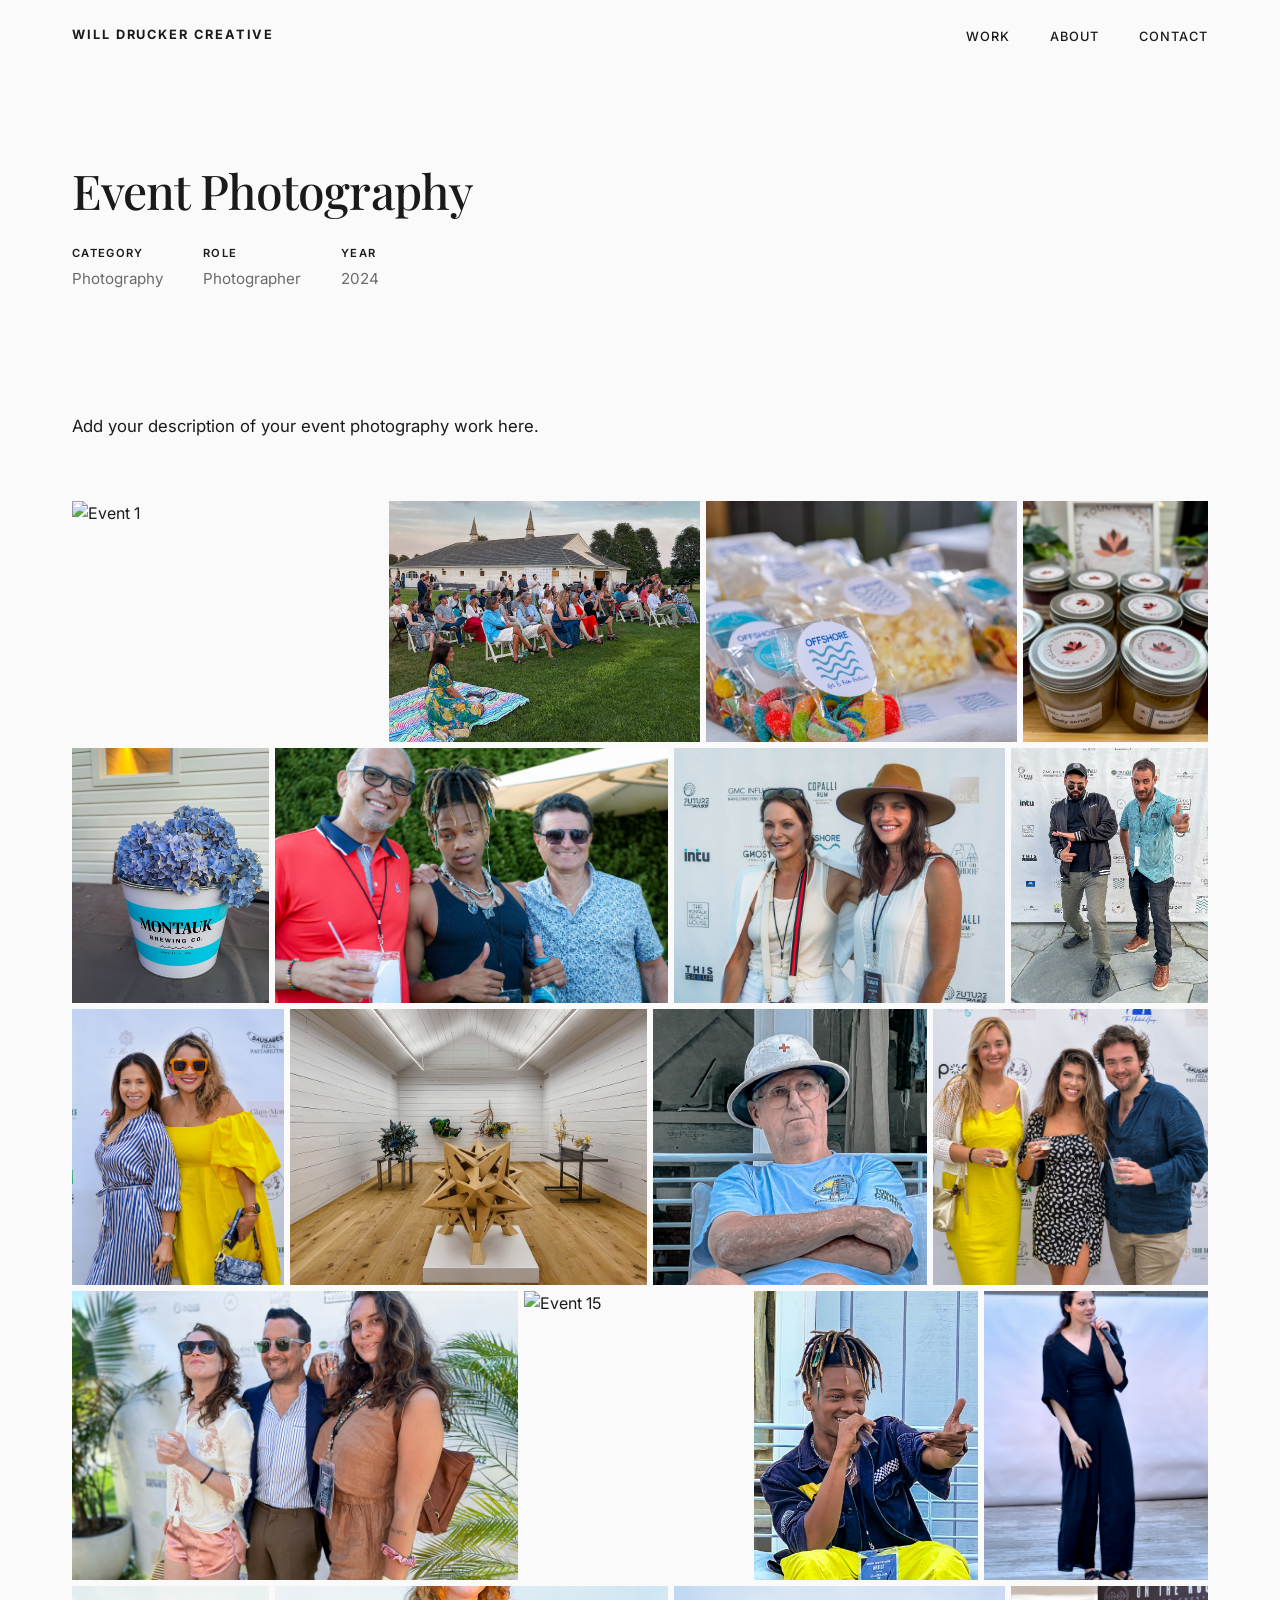
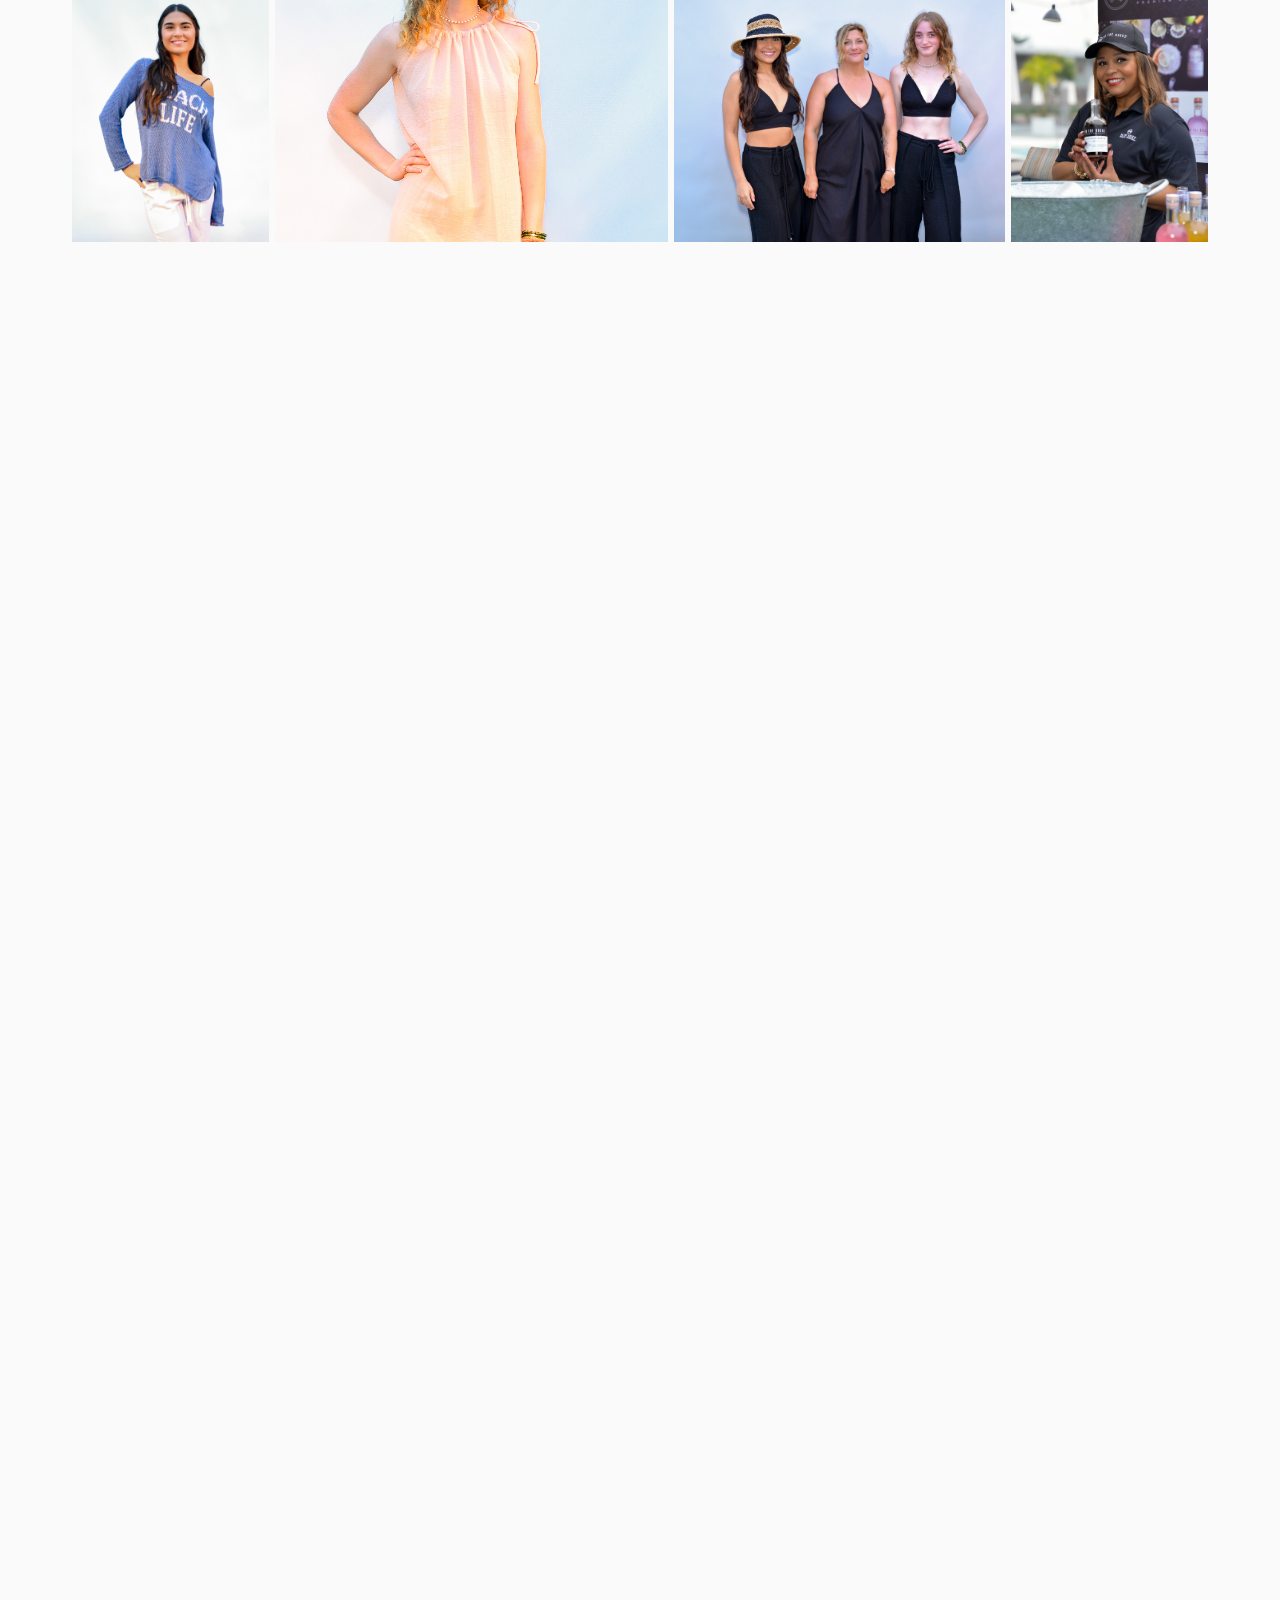
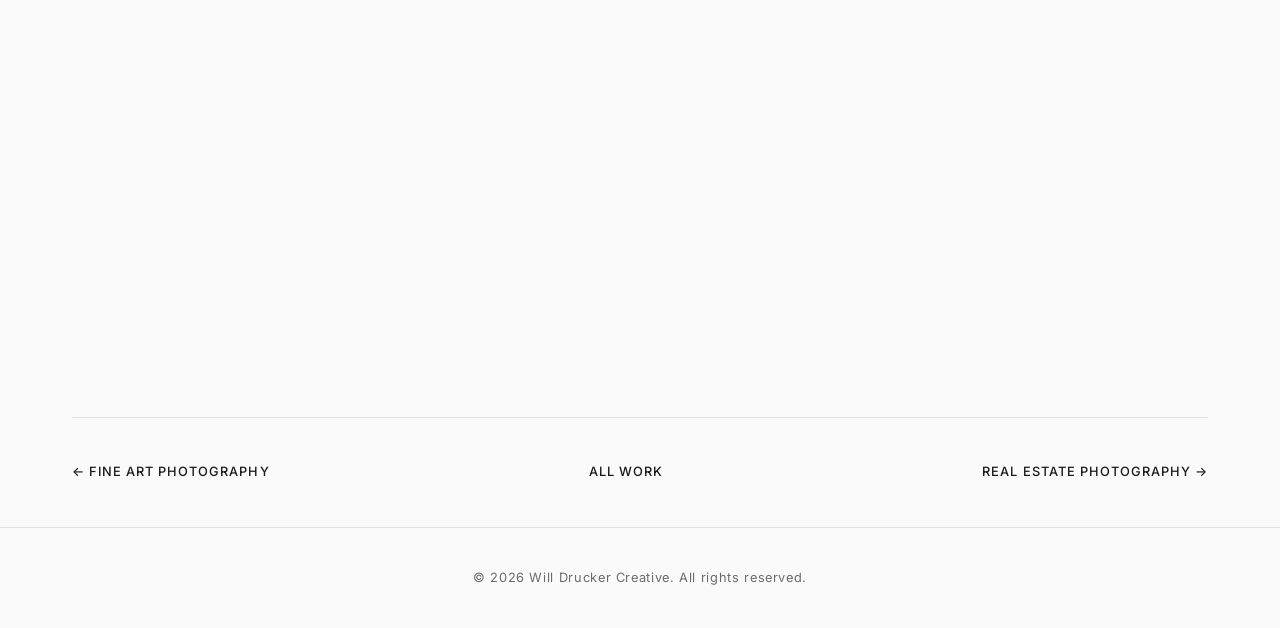
==== commit fa9fd80d: "Update event photography gallery comments" ====
--- a/projects/event-photography.html
+++ b/projects/event-photography.html
@@ -63,9 +63,7 @@
 
       <div class="project-gallery">
 
-        <!-- ==================== SCREENSHOT 1 ==================== -->
-
-        <!-- ROW 1: Sculpture sunset, outdoor crowd, branded snacks, skincare products -->
+        <!-- ROW 1: 01, 02, 03, 04 -->
         <div class="gallery-row">
           <div class="gallery-item" style="flex-grow:337;">
             <span class="aspect-filler" style="padding-bottom:77.3%;"></span>
@@ -85,7 +83,7 @@
           </div>
         </div>
 
-        <!-- ROW 2: Montauk bucket, group of 3, two women step-repeat, two guys -->
+        <!-- ROW 2: 05, 06, 07, 08 -->
         <div class="gallery-row">
           <div class="gallery-item" style="flex-grow:201;">
             <span class="aspect-filler" style="padding-bottom:129.4%;"></span>
@@ -105,7 +103,7 @@
           </div>
         </div>
 
-        <!-- ROW 3: Two women yellow, art room, man in hat, group yellow dress -->
+        <!-- ROW 3: 09, 10, 11, 12 -->
         <div class="gallery-row">
           <div class="gallery-item" style="flex-grow:201;">
             <span class="aspect-filler" style="padding-bottom:129.4%;"></span>
@@ -125,9 +123,7 @@
           </div>
         </div>
 
-        <!-- ==================== SCREENSHOT 2 ==================== -->
-
-        <!-- ROW 4: Group of 3 wide, couple art dress, guy dreads, woman black dress -->
+        <!-- ROW 4: 13, 15, 16, 17 (skipping 14) -->
         <div class="gallery-row">
           <div class="gallery-item" style="flex-grow:400;">
             <span class="aspect-filler" style="padding-bottom:65%;"></span>
@@ -141,14 +137,14 @@
             <span class="aspect-filler" style="padding-bottom:129.4%;"></span>
             <img src="../images/event-photography/16.jpg" alt="Event 16" loading="lazy">
           </div>
-        </div>
-
-        <!-- ROW 5: Beach life girl, peach dress girl, women in black group, bartender -->
-        <div class="gallery-row">
           <div class="gallery-item" style="flex-grow:201;">
             <span class="aspect-filler" style="padding-bottom:129.4%;"></span>
             <img src="../images/event-photography/17.jpg" alt="Event 17" loading="lazy">
           </div>
+        </div>
+
+        <!-- ROW 5: 18, 19, 20, 21 -->
+        <div class="gallery-row">
           <div class="gallery-item" style="flex-grow:201;">
             <span class="aspect-filler" style="padding-bottom:129.4%;"></span>
             <img src="../images/event-photography/18.jpg" alt="Event 18" loading="lazy">
@@ -161,14 +157,14 @@
             <span class="aspect-filler" style="padding-bottom:77.3%;"></span>
             <img src="../images/event-photography/20.jpg" alt="Event 20" loading="lazy">
           </div>
-        </div>
-
-        <!-- ROW 6: Bottles, couple drinks, DJ guys, woman portrait — all portrait -->
-        <div class="gallery-row">
           <div class="gallery-item" style="flex-grow:201;">
             <span class="aspect-filler" style="padding-bottom:129.4%;"></span>
             <img src="../images/event-photography/21.jpg" alt="Event 21" loading="lazy">
           </div>
+        </div>
+
+        <!-- ROW 6: 22, 23, 24, 25 -->
+        <div class="gallery-row">
           <div class="gallery-item" style="flex-grow:201;">
             <span class="aspect-filler" style="padding-bottom:129.4%;"></span>
             <img src="../images/event-photography/22.jpg" alt="Event 22" loading="lazy">
@@ -181,16 +177,14 @@
             <span class="aspect-filler" style="padding-bottom:129.4%;"></span>
             <img src="../images/event-photography/24.jpg" alt="Event 24" loading="lazy">
           </div>
-        </div>
-
-        <!-- ==================== SCREENSHOT 3 ==================== -->
-
-        <!-- ROW 7: Yoga lawn wide, hoodie guy, colorful couple, older couple -->
-        <div class="gallery-row">
           <div class="gallery-item" style="flex-grow:400;">
             <span class="aspect-filler" style="padding-bottom:65%;"></span>
             <img src="../images/event-photography/25.jpg" alt="Event 25" loading="lazy">
           </div>
+        </div>
+
+        <!-- ROW 7: 26, 27, 28, 29 -->
+        <div class="gallery-row">
           <div class="gallery-item" style="flex-grow:201;">
             <span class="aspect-filler" style="padding-bottom:129.4%;"></span>
             <img src="../images/event-photography/26.jpg" alt="Event 26" loading="lazy">
@@ -203,14 +197,14 @@
             <span class="aspect-filler" style="padding-bottom:129.4%;"></span>
             <img src="../images/event-photography/28.jpg" alt="Event 28" loading="lazy">
           </div>
-        </div>
-
-        <!-- ROW 8: Group of guys, art painting guy, outdoor group, two guys step-repeat -->
-        <div class="gallery-row">
           <div class="gallery-item" style="flex-grow:337;">
             <span class="aspect-filler" style="padding-bottom:77.3%;"></span>
             <img src="../images/event-photography/29.jpg" alt="Event 29" loading="lazy">
           </div>
+        </div>
+
+        <!-- ROW 8: 30, 31, 32, 33 -->
+        <div class="gallery-row">
           <div class="gallery-item" style="flex-grow:201;">
             <span class="aspect-filler" style="padding-bottom:129.4%;"></span>
             <img src="../images/event-photography/30.jpg" alt="Event 30" loading="lazy">
@@ -223,14 +217,14 @@
             <span class="aspect-filler" style="padding-bottom:129.4%;"></span>
             <img src="../images/event-photography/32.jpg" alt="Event 32" loading="lazy">
           </div>
-        </div>
-
-        <!-- ROW 9: Guys at event, woman with easel, beach life + dress women, shaka guys -->
-        <div class="gallery-row">
           <div class="gallery-item" style="flex-grow:337;">
             <span class="aspect-filler" style="padding-bottom:77.3%;"></span>
             <img src="../images/event-photography/33.jpg" alt="Event 33" loading="lazy">
           </div>
+        </div>
+
+        <!-- ROW 9: 34, 35, 36, 37 -->
+        <div class="gallery-row">
           <div class="gallery-item" style="flex-grow:201;">
             <span class="aspect-filler" style="padding-bottom:129.4%;"></span>
             <img src="../images/event-photography/34.jpg" alt="Event 34" loading="lazy">
@@ -243,14 +237,14 @@
             <span class="aspect-filler" style="padding-bottom:129.4%;"></span>
             <img src="../images/event-photography/36.jpg" alt="Event 36" loading="lazy">
           </div>
-        </div>
-
-        <!-- ROW 10: Group step-repeat, yellow outfit, step-repeat pose, two guys portrait -->
-        <div class="gallery-row">
           <div class="gallery-item" style="flex-grow:201;">
             <span class="aspect-filler" style="padding-bottom:129.4%;"></span>
             <img src="../images/event-photography/37.jpg" alt="Event 37" loading="lazy">
           </div>
+        </div>
+
+        <!-- ROW 10 (last row — 3 images): 38, 39, 40 -->
+        <div class="gallery-row">
           <div class="gallery-item" style="flex-grow:201;">
             <span class="aspect-filler" style="padding-bottom:129.4%;"></span>
             <img src="../images/event-photography/38.jpg" alt="Event 38" loading="lazy">
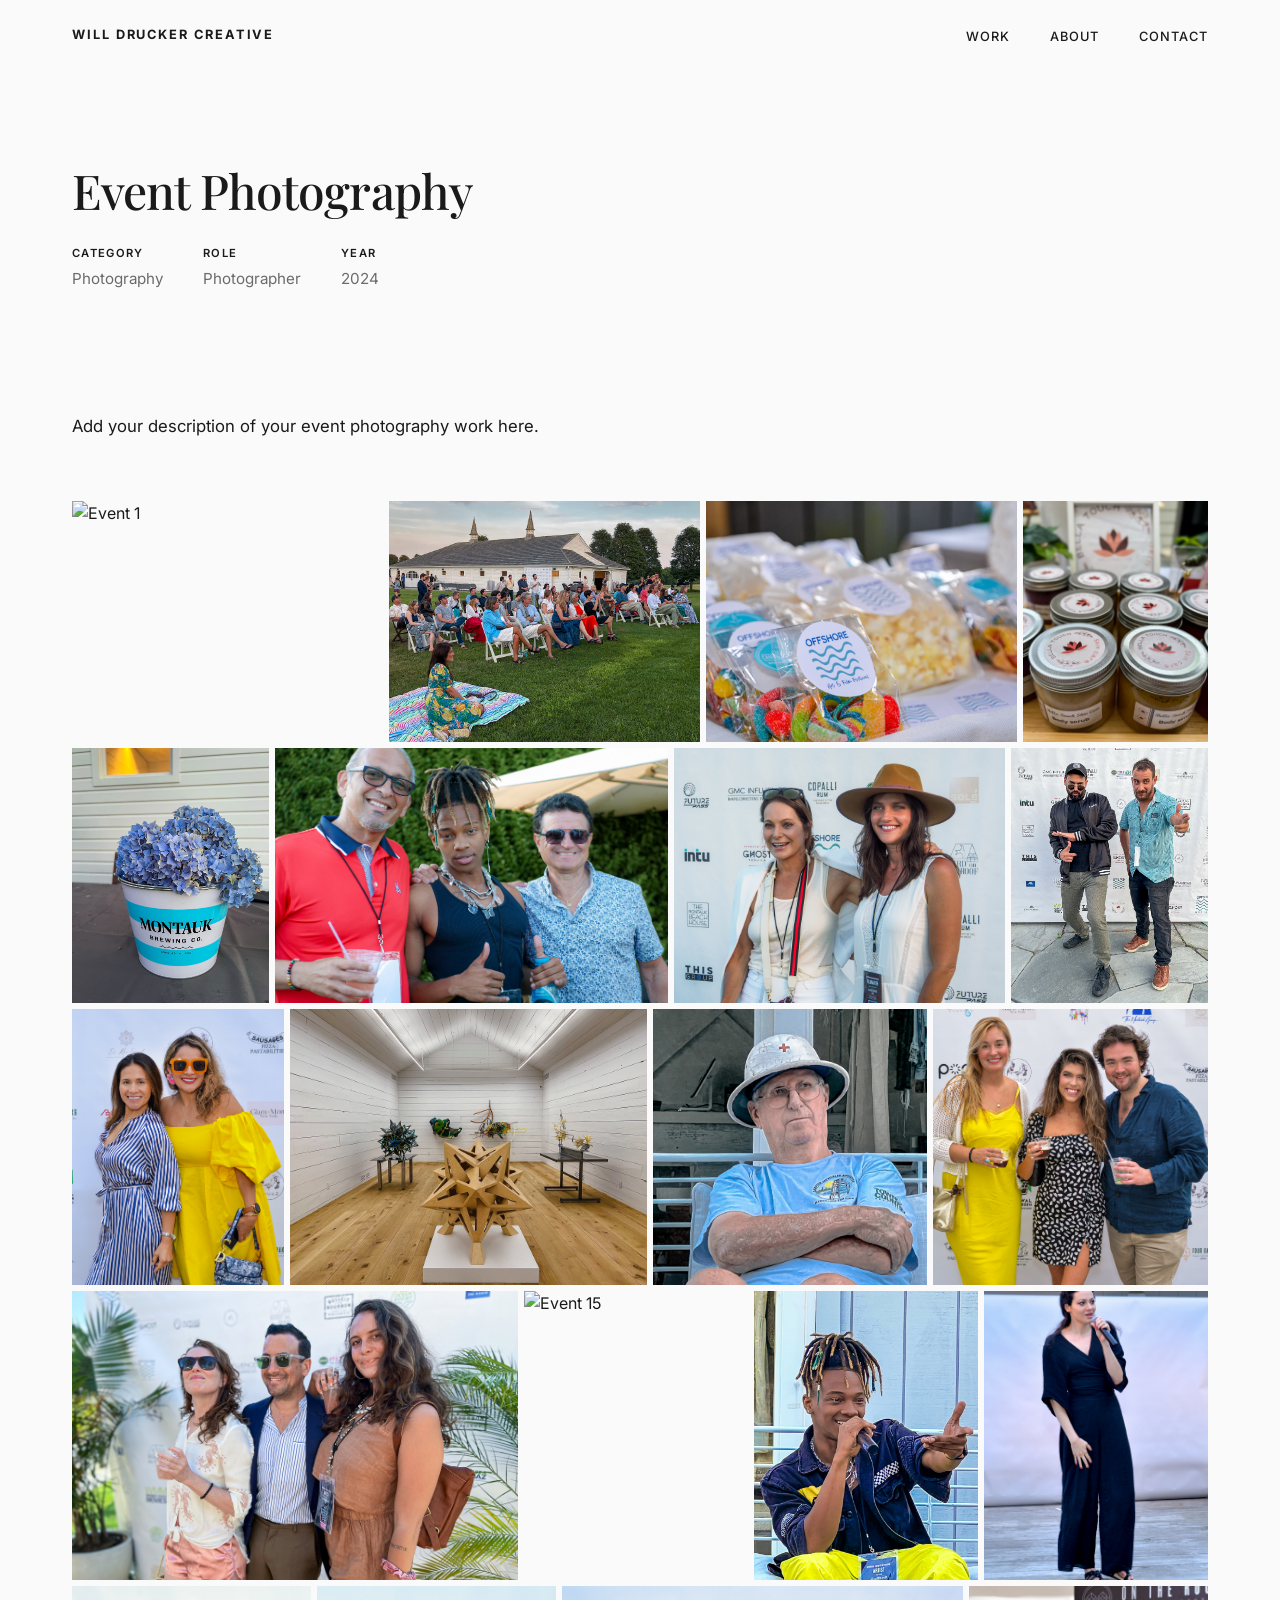
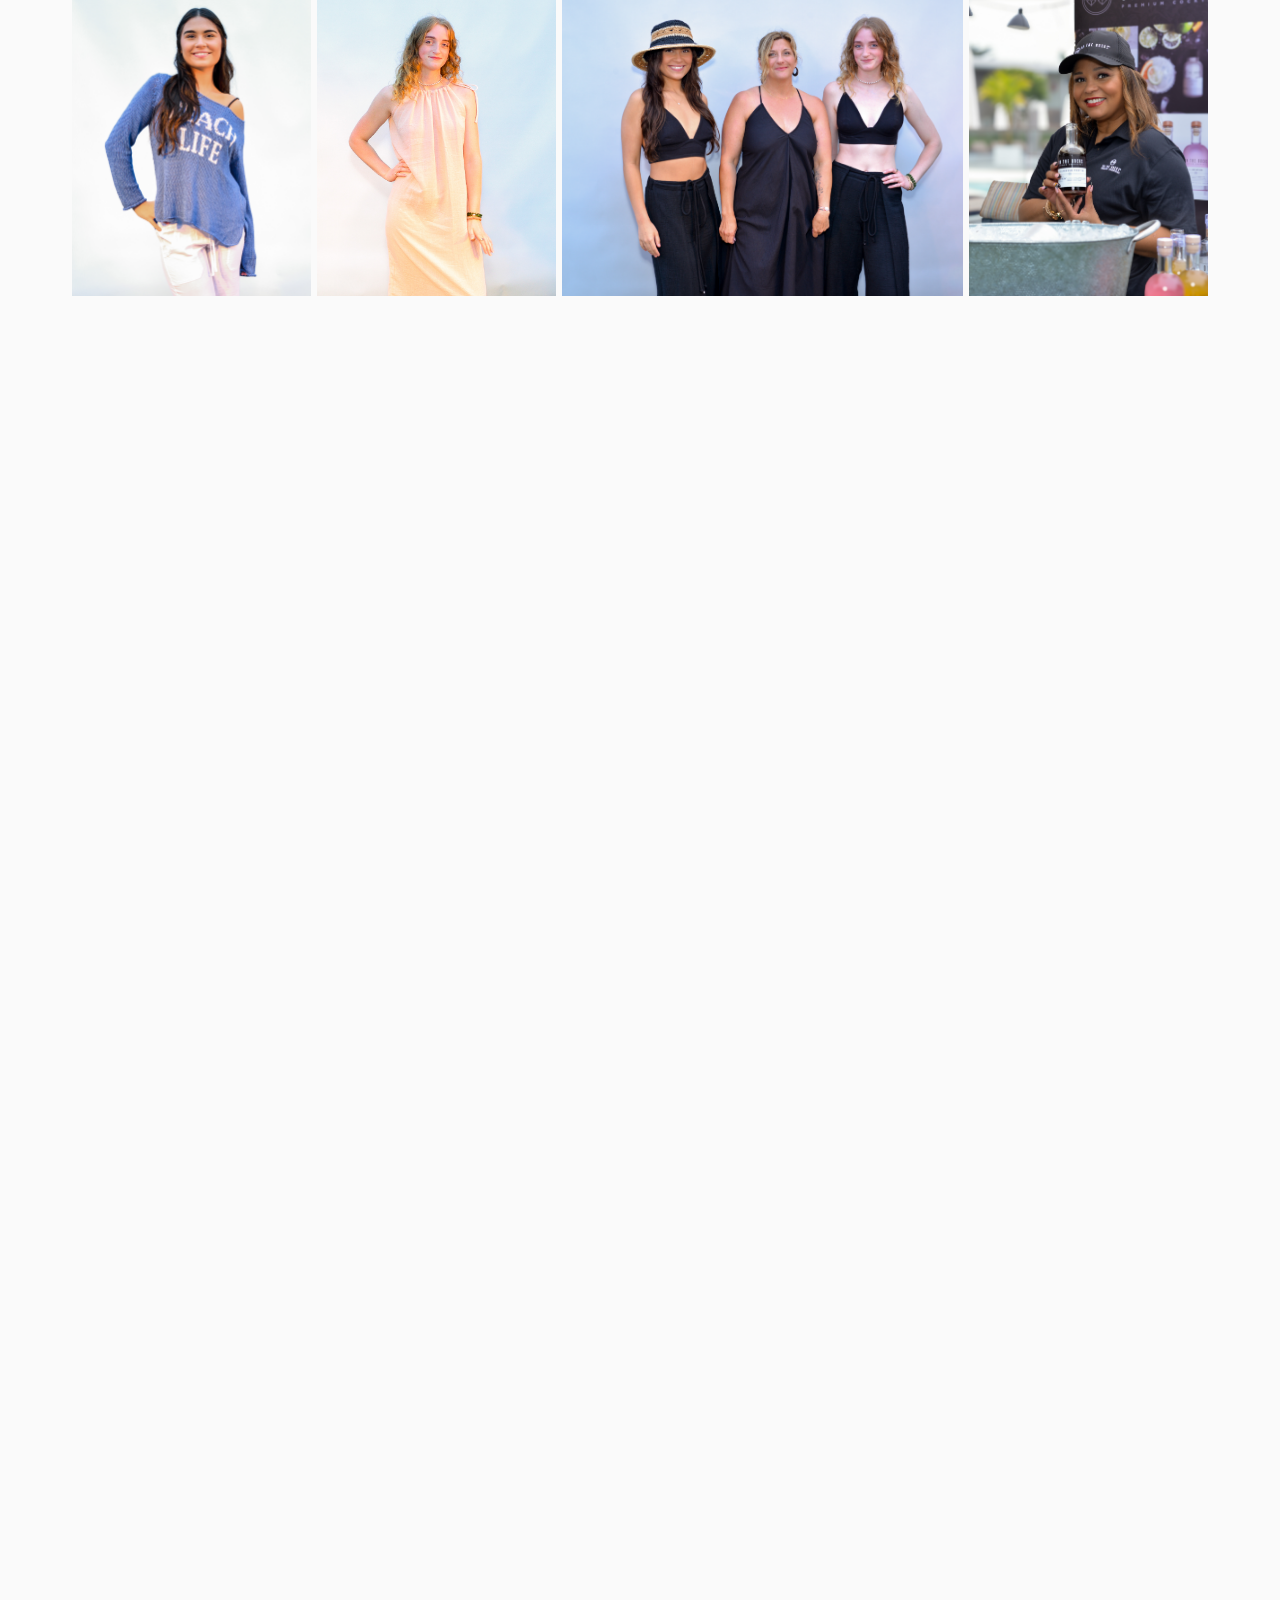
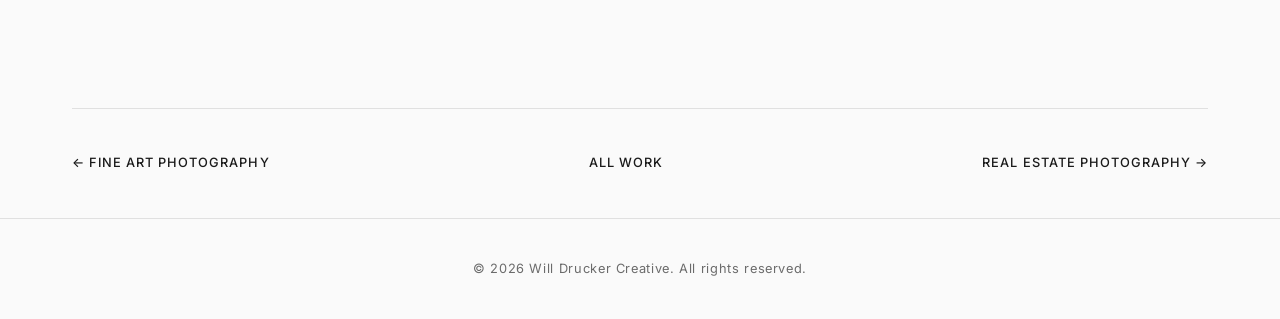
==== commit bc7bc94f: "Update gallery comments and image styles" ====
--- a/projects/event-photography.html
+++ b/projects/event-photography.html
@@ -123,19 +123,19 @@
           </div>
         </div>
 
-        <!-- ROW 4: 13, 15, 16, 17 (skipping 14) -->
+        <!-- ROW 4: 13, 15, 16, 17 — 13/15/16 lowered 15% -->
         <div class="gallery-row">
           <div class="gallery-item" style="flex-grow:400;">
             <span class="aspect-filler" style="padding-bottom:65%;"></span>
-            <img src="../images/event-photography/13.jpg" alt="Event 13" loading="lazy">
-          </div>
-          <div class="gallery-item" style="flex-grow:201;">
-            <span class="aspect-filler" style="padding-bottom:129.4%;"></span>
-            <img src="../images/event-photography/15.jpg" alt="Event 15" loading="lazy">
-          </div>
-          <div class="gallery-item" style="flex-grow:201;">
-            <span class="aspect-filler" style="padding-bottom:129.4%;"></span>
-            <img src="../images/event-photography/16.jpg" alt="Event 16" loading="lazy">
+            <img src="../images/event-photography/13.jpg" alt="Event 13" loading="lazy" style="object-position: center 15%;">
+          </div>
+          <div class="gallery-item" style="flex-grow:201;">
+            <span class="aspect-filler" style="padding-bottom:129.4%;"></span>
+            <img src="../images/event-photography/15.jpg" alt="Event 15" loading="lazy" style="object-position: center 15%;">
+          </div>
+          <div class="gallery-item" style="flex-grow:201;">
+            <span class="aspect-filler" style="padding-bottom:129.4%;"></span>
+            <img src="../images/event-photography/16.jpg" alt="Event 16" loading="lazy" style="object-position: center 15%;">
           </div>
           <div class="gallery-item" style="flex-grow:201;">
             <span class="aspect-filler" style="padding-bottom:129.4%;"></span>
@@ -143,14 +143,14 @@
           </div>
         </div>
 
-        <!-- ROW 5: 18, 19, 20, 21 -->
+        <!-- ROW 5: 18, 19 (portrait), 20, 21 -->
         <div class="gallery-row">
           <div class="gallery-item" style="flex-grow:201;">
             <span class="aspect-filler" style="padding-bottom:129.4%;"></span>
             <img src="../images/event-photography/18.jpg" alt="Event 18" loading="lazy">
           </div>
-          <div class="gallery-item" style="flex-grow:400;">
-            <span class="aspect-filler" style="padding-bottom:65%;"></span>
+          <div class="gallery-item" style="flex-grow:201;">
+            <span class="aspect-filler" style="padding-bottom:129.4%;"></span>
             <img src="../images/event-photography/19.jpg" alt="Event 19" loading="lazy">
           </div>
           <div class="gallery-item" style="flex-grow:337;">
@@ -163,38 +163,38 @@
           </div>
         </div>
 
-        <!-- ROW 6: 22, 23, 24, 25 -->
-        <div class="gallery-row">
-          <div class="gallery-item" style="flex-grow:201;">
-            <span class="aspect-filler" style="padding-bottom:129.4%;"></span>
+        <!-- ROW 6: 22 (landscape), 23 (landscape), 24 (landscape), 25 (portrait) -->
+        <div class="gallery-row">
+          <div class="gallery-item" style="flex-grow:337;">
+            <span class="aspect-filler" style="padding-bottom:77.3%;"></span>
             <img src="../images/event-photography/22.jpg" alt="Event 22" loading="lazy">
           </div>
-          <div class="gallery-item" style="flex-grow:201;">
-            <span class="aspect-filler" style="padding-bottom:129.4%;"></span>
+          <div class="gallery-item" style="flex-grow:337;">
+            <span class="aspect-filler" style="padding-bottom:77.3%;"></span>
             <img src="../images/event-photography/23.jpg" alt="Event 23" loading="lazy">
           </div>
-          <div class="gallery-item" style="flex-grow:201;">
-            <span class="aspect-filler" style="padding-bottom:129.4%;"></span>
+          <div class="gallery-item" style="flex-grow:337;">
+            <span class="aspect-filler" style="padding-bottom:77.3%;"></span>
             <img src="../images/event-photography/24.jpg" alt="Event 24" loading="lazy">
           </div>
-          <div class="gallery-item" style="flex-grow:400;">
-            <span class="aspect-filler" style="padding-bottom:65%;"></span>
+          <div class="gallery-item" style="flex-grow:201;">
+            <span class="aspect-filler" style="padding-bottom:129.4%;"></span>
             <img src="../images/event-photography/25.jpg" alt="Event 25" loading="lazy">
           </div>
         </div>
 
-        <!-- ROW 7: 26, 27, 28, 29 -->
-        <div class="gallery-row">
-          <div class="gallery-item" style="flex-grow:201;">
-            <span class="aspect-filler" style="padding-bottom:129.4%;"></span>
+        <!-- ROW 7: 26 (landscape), 27, 28 (landscape), 29 -->
+        <div class="gallery-row">
+          <div class="gallery-item" style="flex-grow:337;">
+            <span class="aspect-filler" style="padding-bottom:77.3%;"></span>
             <img src="../images/event-photography/26.jpg" alt="Event 26" loading="lazy">
           </div>
           <div class="gallery-item" style="flex-grow:201;">
             <span class="aspect-filler" style="padding-bottom:129.4%;"></span>
             <img src="../images/event-photography/27.jpg" alt="Event 27" loading="lazy">
           </div>
-          <div class="gallery-item" style="flex-grow:201;">
-            <span class="aspect-filler" style="padding-bottom:129.4%;"></span>
+          <div class="gallery-item" style="flex-grow:337;">
+            <span class="aspect-filler" style="padding-bottom:77.3%;"></span>
             <img src="../images/event-photography/28.jpg" alt="Event 28" loading="lazy">
           </div>
           <div class="gallery-item" style="flex-grow:337;">
@@ -203,18 +203,18 @@
           </div>
         </div>
 
-        <!-- ROW 8: 30, 31, 32, 33 -->
-        <div class="gallery-row">
-          <div class="gallery-item" style="flex-grow:201;">
-            <span class="aspect-filler" style="padding-bottom:129.4%;"></span>
+        <!-- ROW 8: 30 (landscape), 31, 32 (landscape), 33 -->
+        <div class="gallery-row">
+          <div class="gallery-item" style="flex-grow:337;">
+            <span class="aspect-filler" style="padding-bottom:77.3%;"></span>
             <img src="../images/event-photography/30.jpg" alt="Event 30" loading="lazy">
           </div>
           <div class="gallery-item" style="flex-grow:337;">
             <span class="aspect-filler" style="padding-bottom:77.3%;"></span>
             <img src="../images/event-photography/31.jpg" alt="Event 31" loading="lazy">
           </div>
-          <div class="gallery-item" style="flex-grow:201;">
-            <span class="aspect-filler" style="padding-bottom:129.4%;"></span>
+          <div class="gallery-item" style="flex-grow:337;">
+            <span class="aspect-filler" style="padding-bottom:77.3%;"></span>
             <img src="../images/event-photography/32.jpg" alt="Event 32" loading="lazy">
           </div>
           <div class="gallery-item" style="flex-grow:337;">
@@ -223,7 +223,7 @@
           </div>
         </div>
 
-        <!-- ROW 9: 34, 35, 36, 37 -->
+        <!-- ROW 9: 34, 35, 36 (landscape), 37 -->
         <div class="gallery-row">
           <div class="gallery-item" style="flex-grow:201;">
             <span class="aspect-filler" style="padding-bottom:129.4%;"></span>
@@ -233,8 +233,8 @@
             <span class="aspect-filler" style="padding-bottom:77.3%;"></span>
             <img src="../images/event-photography/35.jpg" alt="Event 35" loading="lazy">
           </div>
-          <div class="gallery-item" style="flex-grow:201;">
-            <span class="aspect-filler" style="padding-bottom:129.4%;"></span>
+          <div class="gallery-item" style="flex-grow:337;">
+            <span class="aspect-filler" style="padding-bottom:77.3%;"></span>
             <img src="../images/event-photography/36.jpg" alt="Event 36" loading="lazy">
           </div>
           <div class="gallery-item" style="flex-grow:201;">
@@ -243,18 +243,18 @@
           </div>
         </div>
 
-        <!-- ROW 10 (last row — 3 images): 38, 39, 40 -->
-        <div class="gallery-row">
-          <div class="gallery-item" style="flex-grow:201;">
-            <span class="aspect-filler" style="padding-bottom:129.4%;"></span>
+        <!-- ROW 10 (last — 3 images): 38 (landscape), 39, 40 (landscape) -->
+        <div class="gallery-row">
+          <div class="gallery-item" style="flex-grow:337;">
+            <span class="aspect-filler" style="padding-bottom:77.3%;"></span>
             <img src="../images/event-photography/38.jpg" alt="Event 38" loading="lazy">
           </div>
           <div class="gallery-item" style="flex-grow:201;">
             <span class="aspect-filler" style="padding-bottom:129.4%;"></span>
             <img src="../images/event-photography/39.jpg" alt="Event 39" loading="lazy">
           </div>
-          <div class="gallery-item" style="flex-grow:201;">
-            <span class="aspect-filler" style="padding-bottom:129.4%;"></span>
+          <div class="gallery-item" style="flex-grow:337;">
+            <span class="aspect-filler" style="padding-bottom:77.3%;"></span>
             <img src="../images/event-photography/40.jpg" alt="Event 40" loading="lazy">
           </div>
         </div>
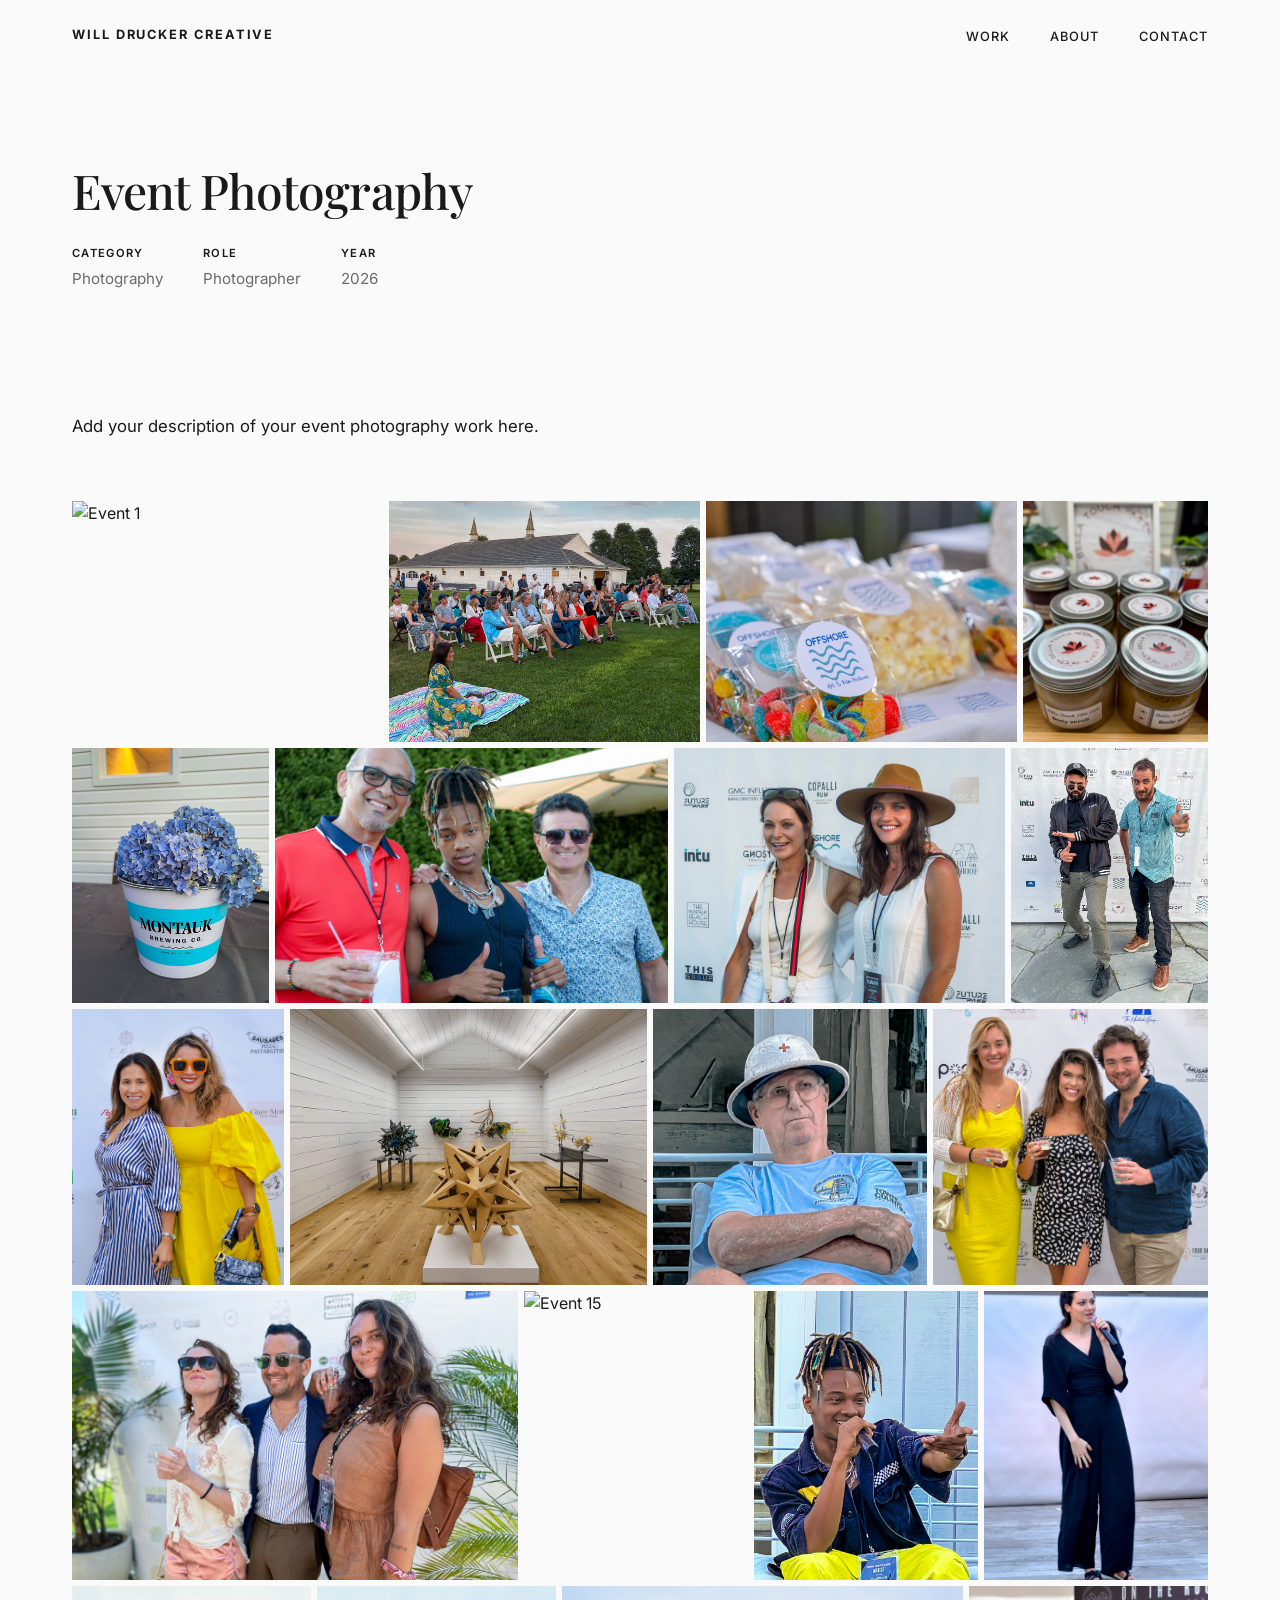
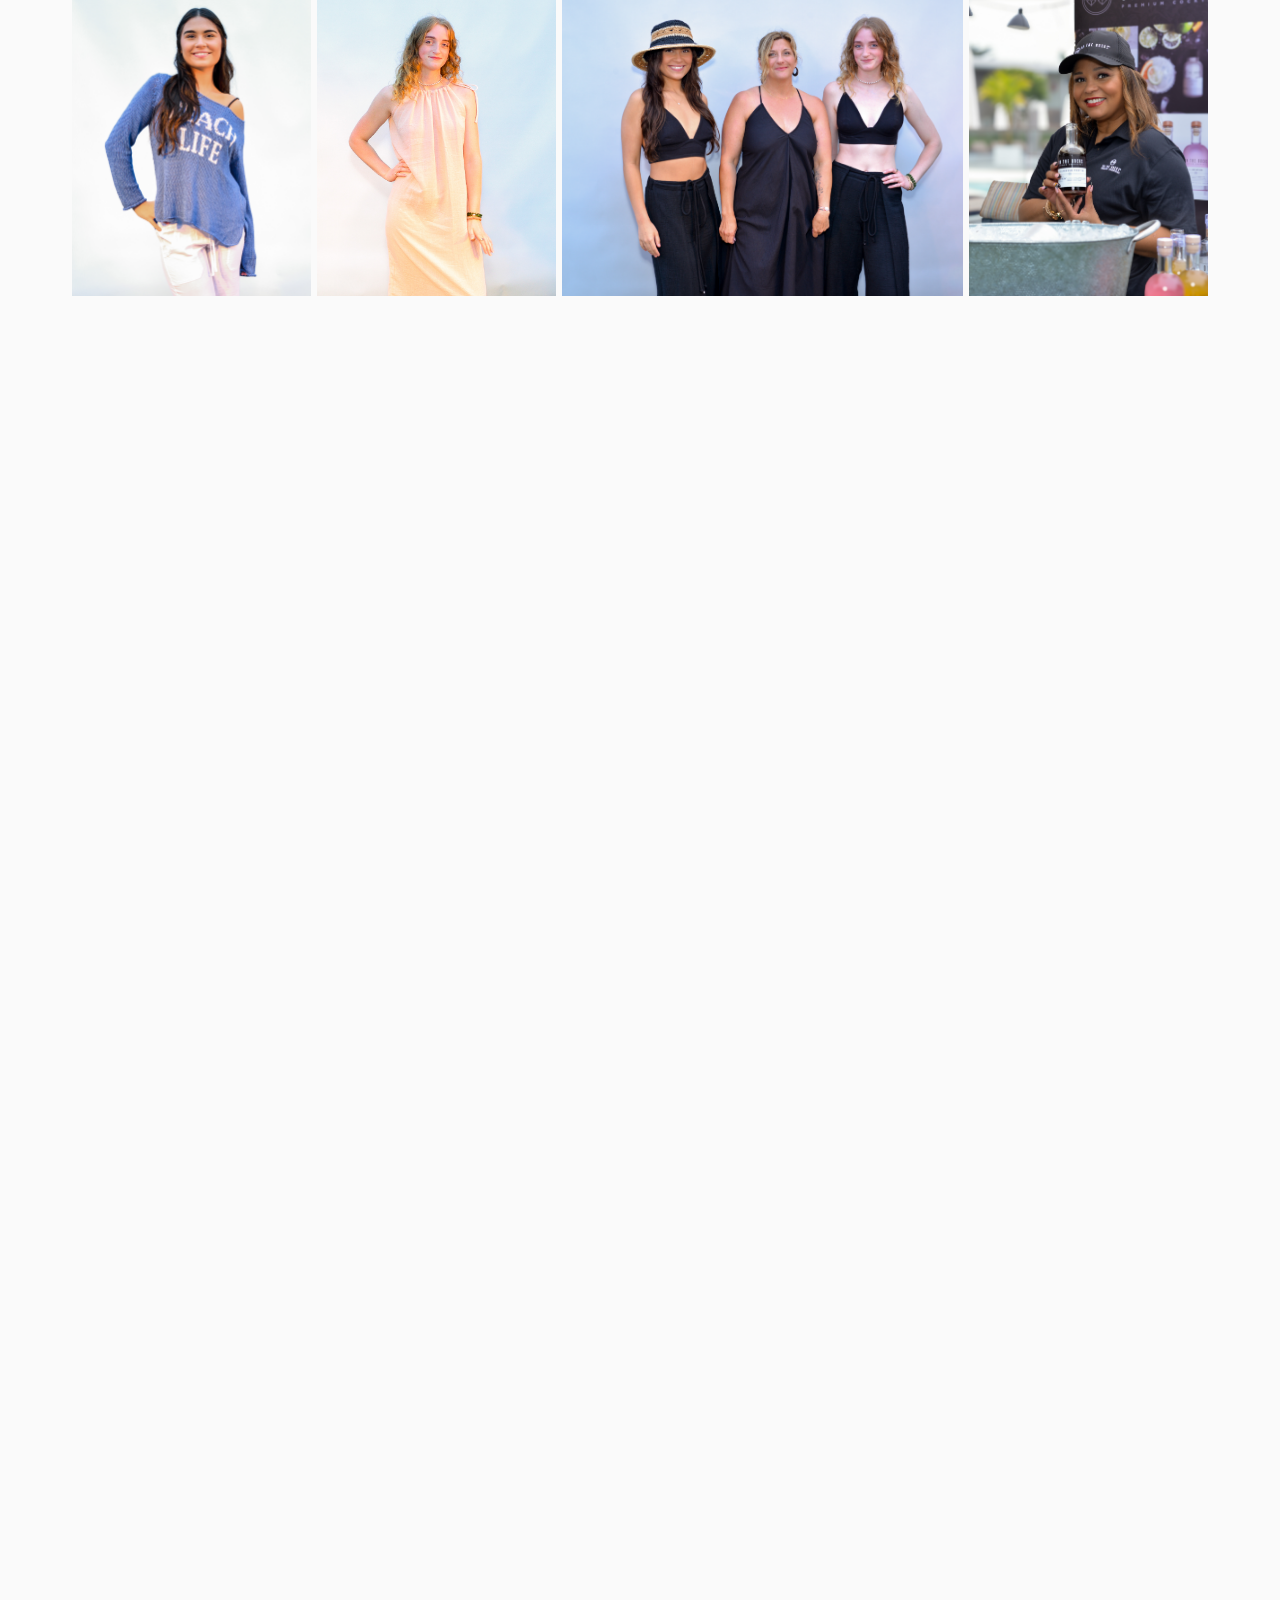
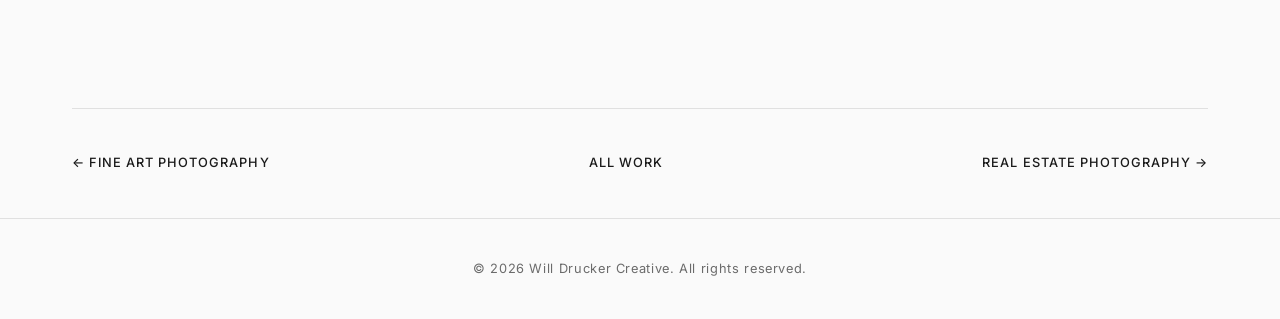
==== commit 824f4f65: "Update project year from 2024 to 2026" ====
--- a/projects/event-photography.html
+++ b/projects/event-photography.html
@@ -52,7 +52,7 @@
           </div>
           <div class="project-meta-item">
             <h4>Year</h4>
-            <p>2024</p>
+            <p>2026</p>
           </div>
         </div>
       </div>
--- a/css/style.css
+++ b/css/style.css
@@ -643,27 +643,44 @@
 /* ============================
    VIDEO GRID (Social Media Creative)
    ============================ */
-.video-grid {
+.video-grid-2col {
   display: grid;
-  grid-template-columns: repeat(2, 1fr);
-  gap: 32px;
+  grid-template-columns: 1fr 1fr;
+  gap: 40px 30px;
+  align-items: start;
   margin-bottom: 80px;
 }
 
 .video-item {
   width: 100%;
+}
+
+.video-item.portrait-item {
+  width: 60%;
+  justify-self: center;
+}
+
+.video-item.landscape-item {
+  align-self: center;
 }
 
 .video-wrapper {
   position: relative;
   width: 100%;
-  padding-bottom: 56.25%;
   height: 0;
   overflow: hidden;
   background-color: #000;
   border-radius: 2px;
 }
 
+.video-wrapper.portrait {
+  padding-bottom: 177.78%;
+}
+
+.video-wrapper.landscape {
+  padding-bottom: 56.25%;
+}
+
 .video-wrapper video {
   position: absolute;
   top: 0;
@@ -671,6 +688,7 @@
   width: 100%;
   height: 100%;
   object-fit: cover;
+  display: block;
 }
 
 .video-caption {
@@ -718,8 +736,12 @@
     gap: 24px;
   }
 
-  .video-grid {
-    grid-template-columns: 1fr;
+  .video-grid-2col {
+    gap: 30px 20px;
+  }
+
+  .video-item.portrait-item {
+    width: 70%;
   }
 }
 
@@ -786,4 +808,19 @@
 
   .lightbox-prev { left: 4px; }
   .lightbox-next { right: 4px; }
-}
+
+  .video-grid-2col {
+    grid-template-columns: 1fr;
+    max-width: 280px;
+    margin-left: auto;
+    margin-right: auto;
+  }
+
+  .video-item.portrait-item {
+    width: 100%;
+  }
+
+  .video-item.landscape-item {
+    align-self: start;
+  }
+}
